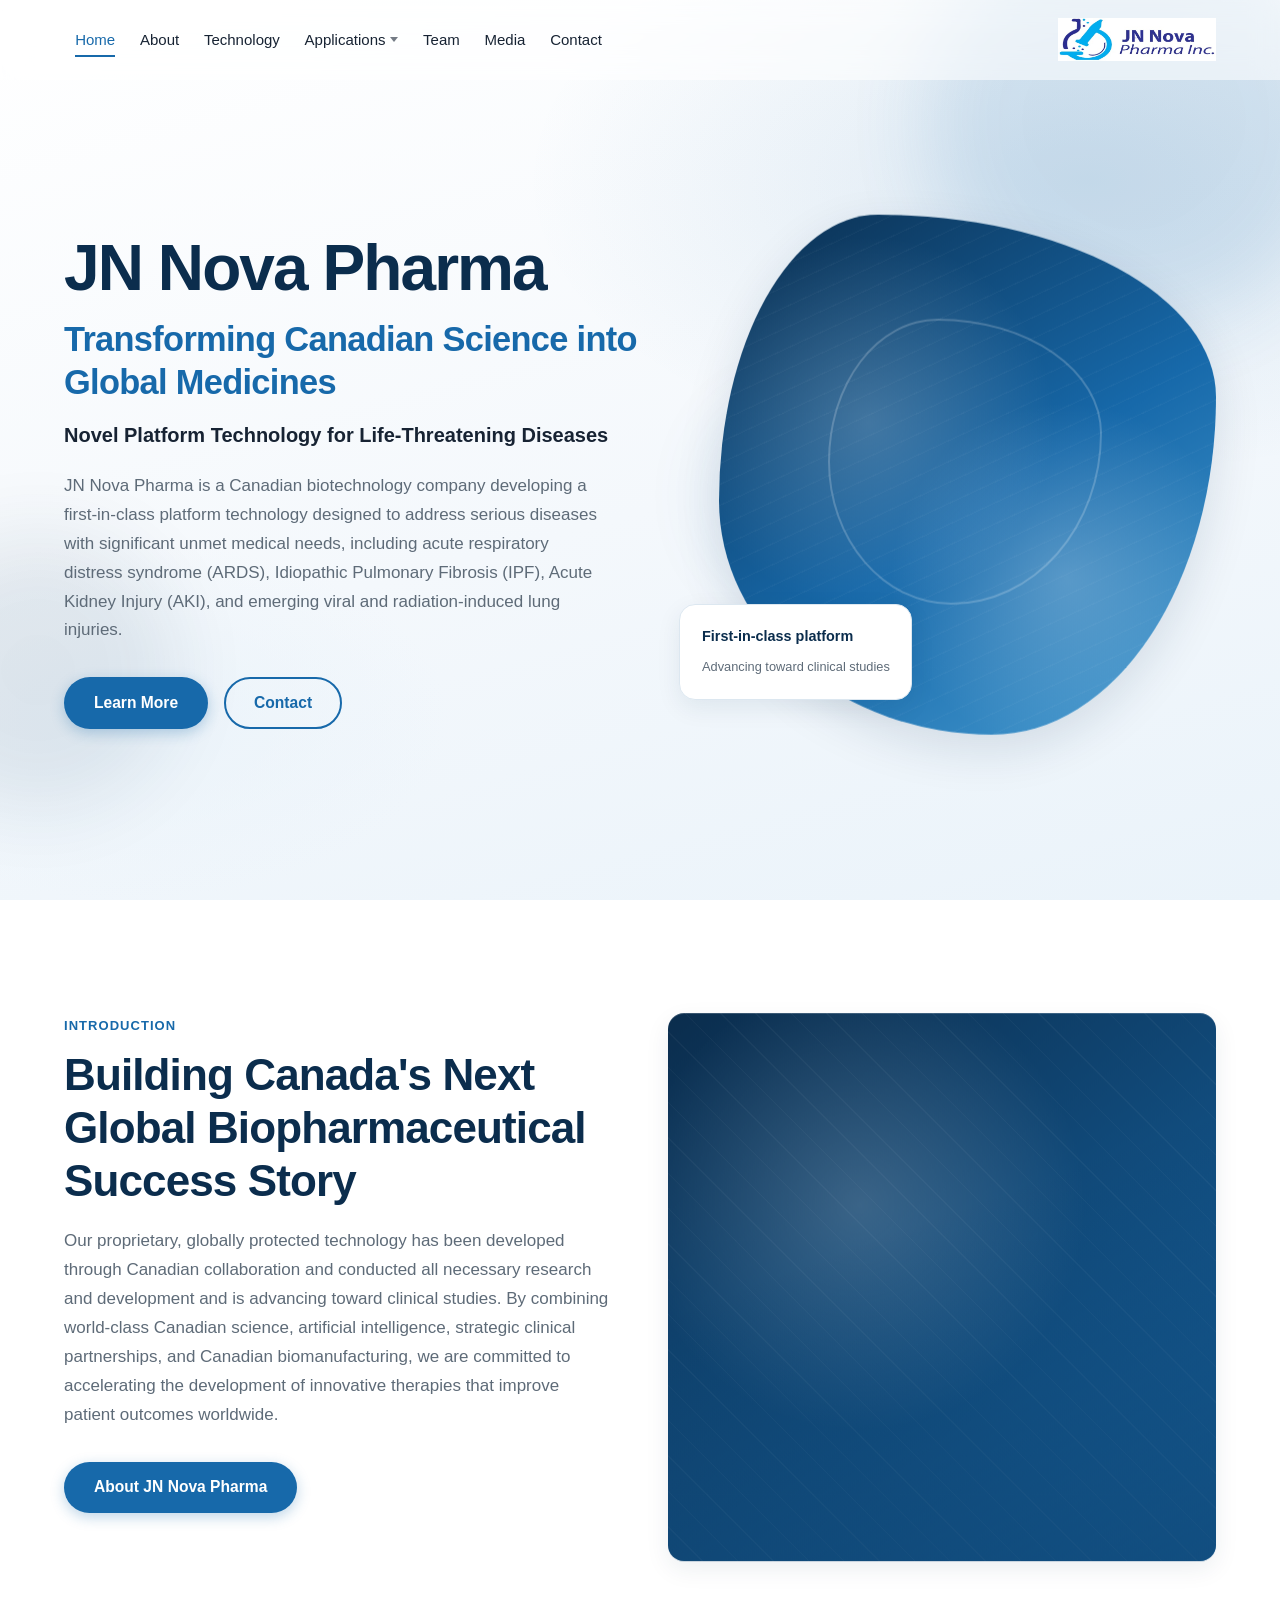
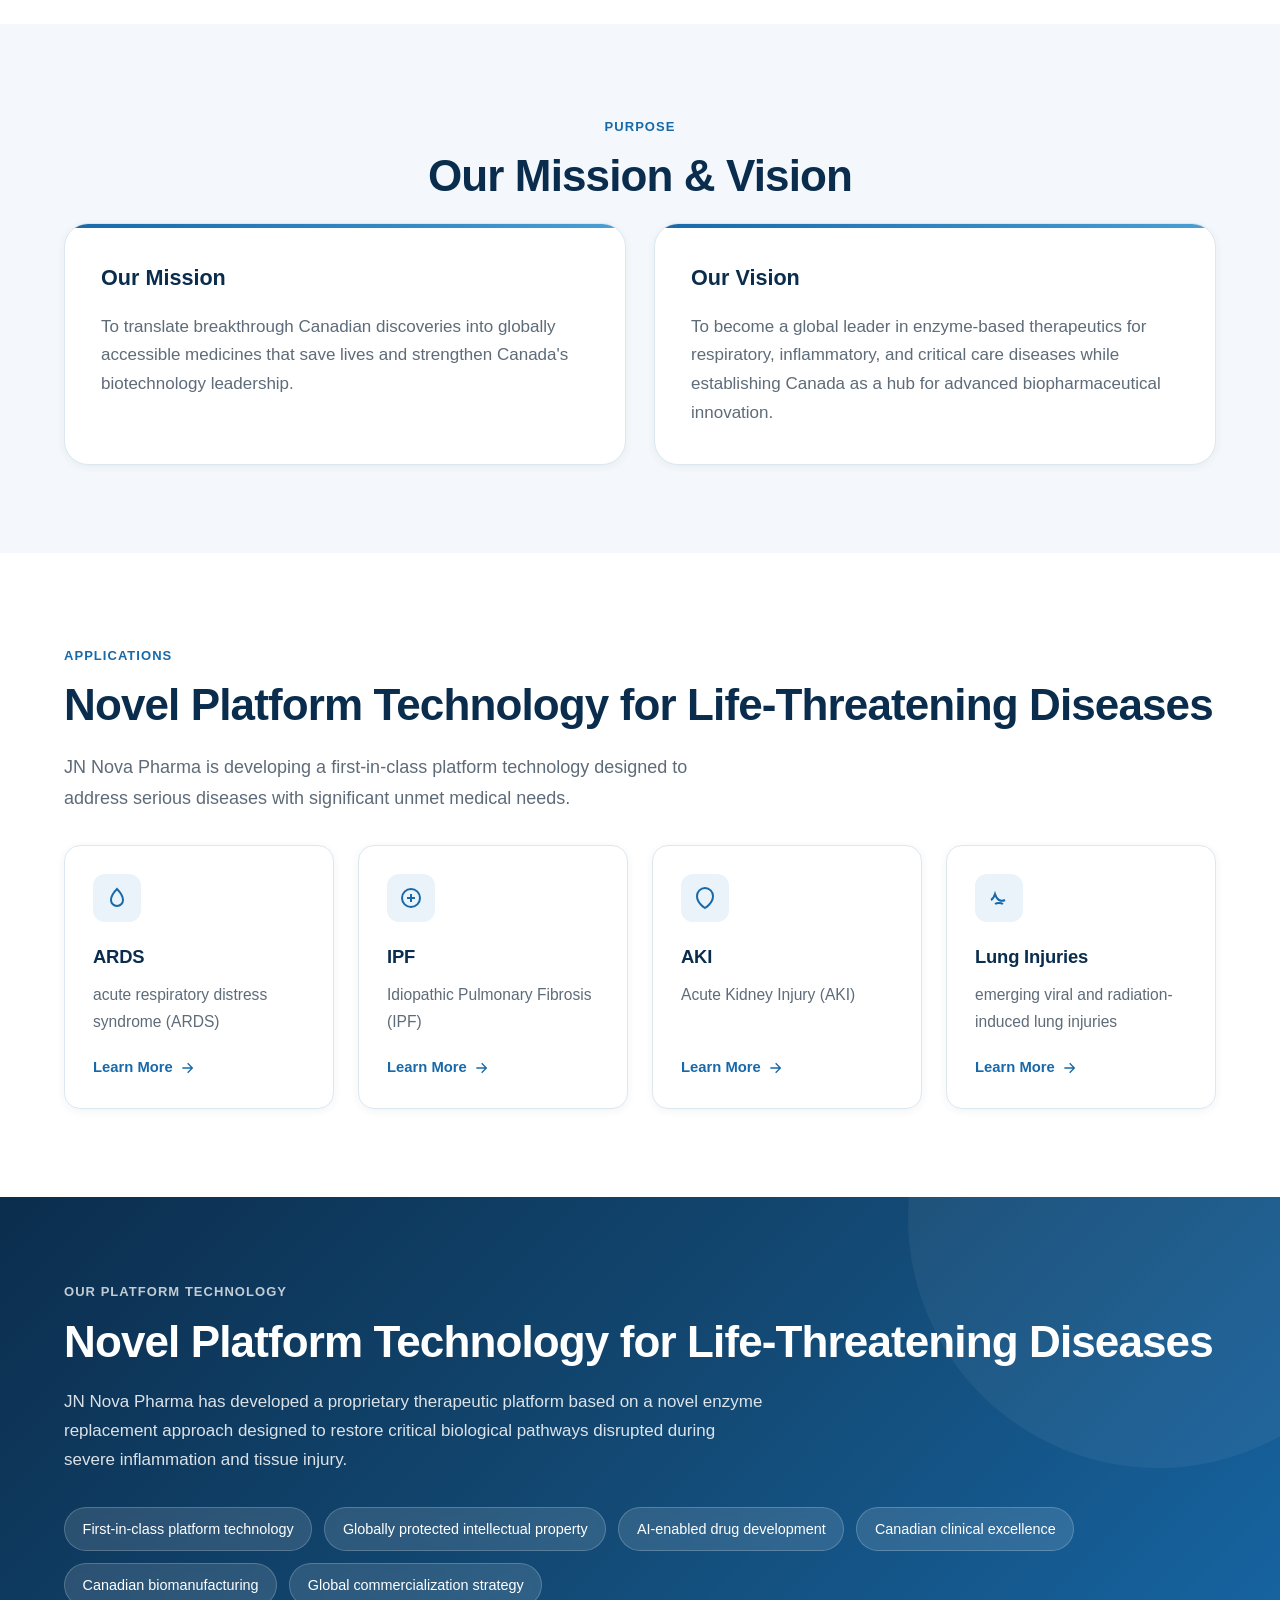
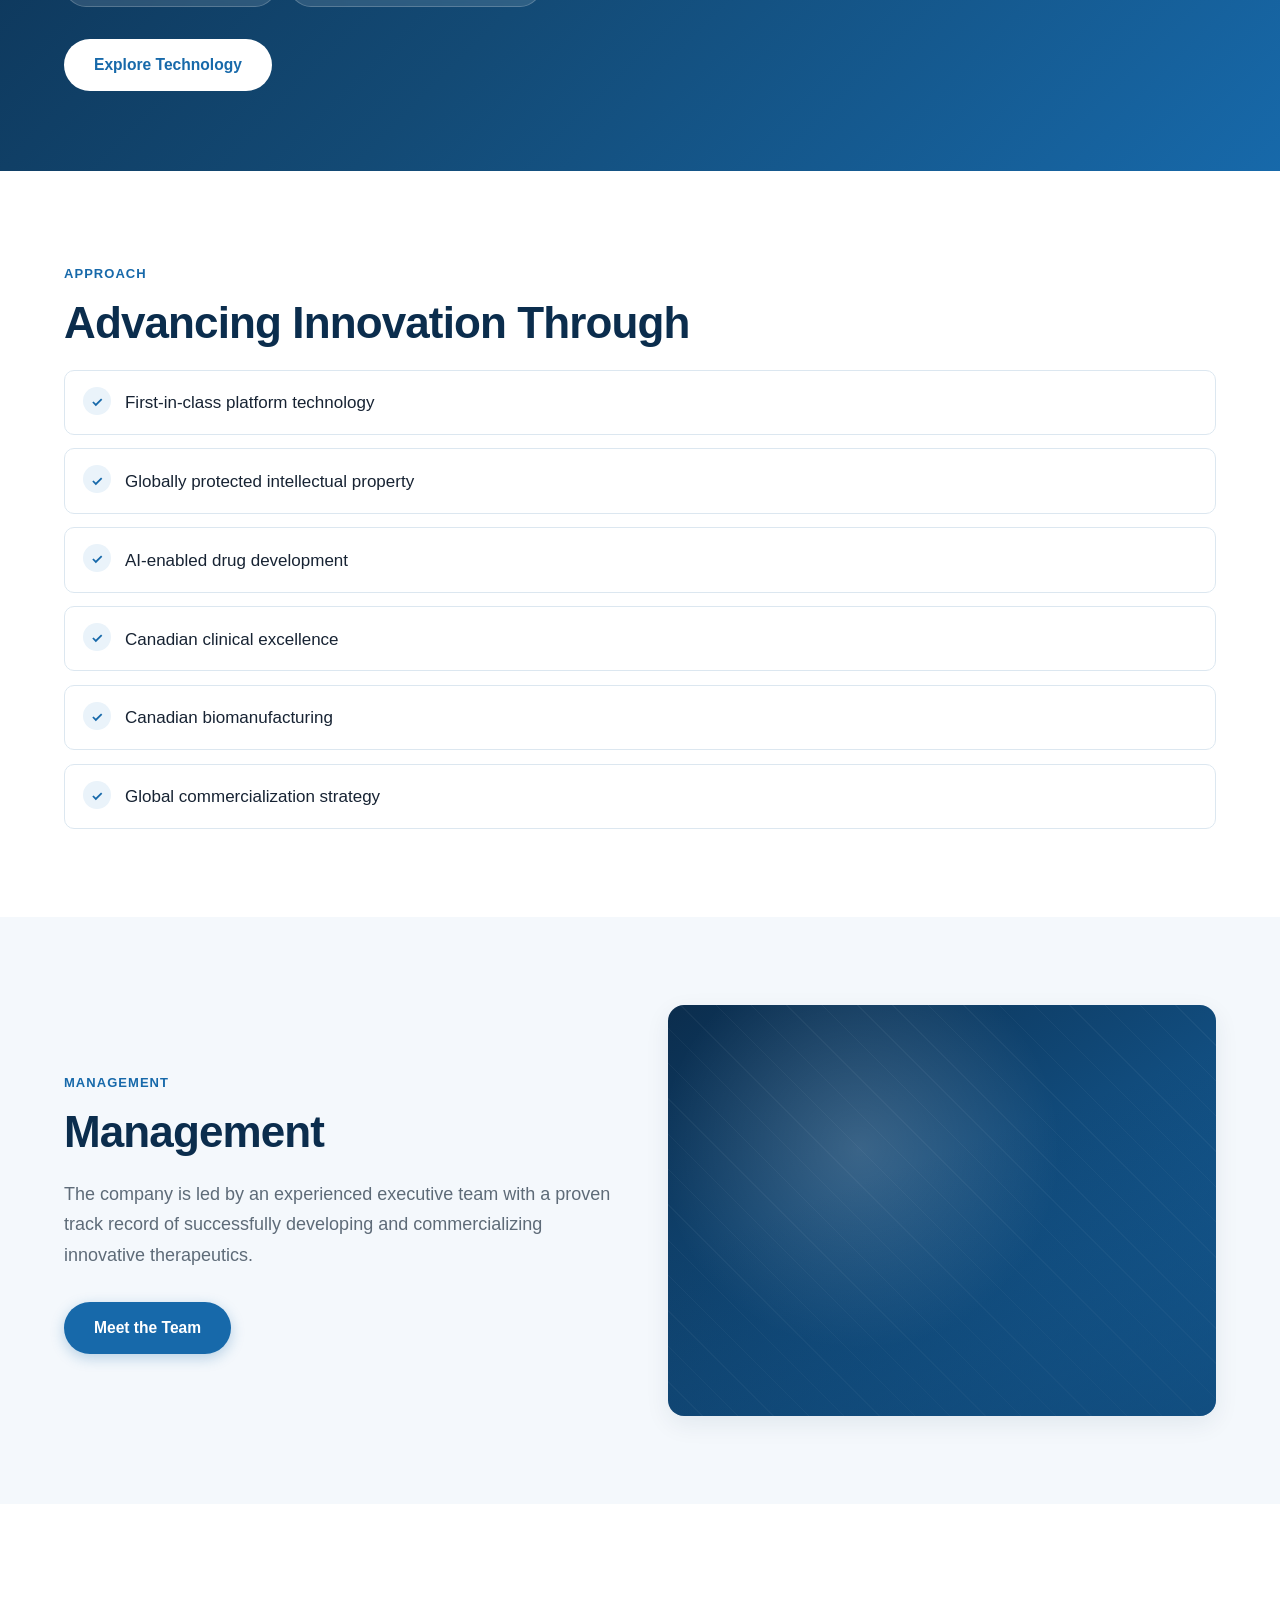
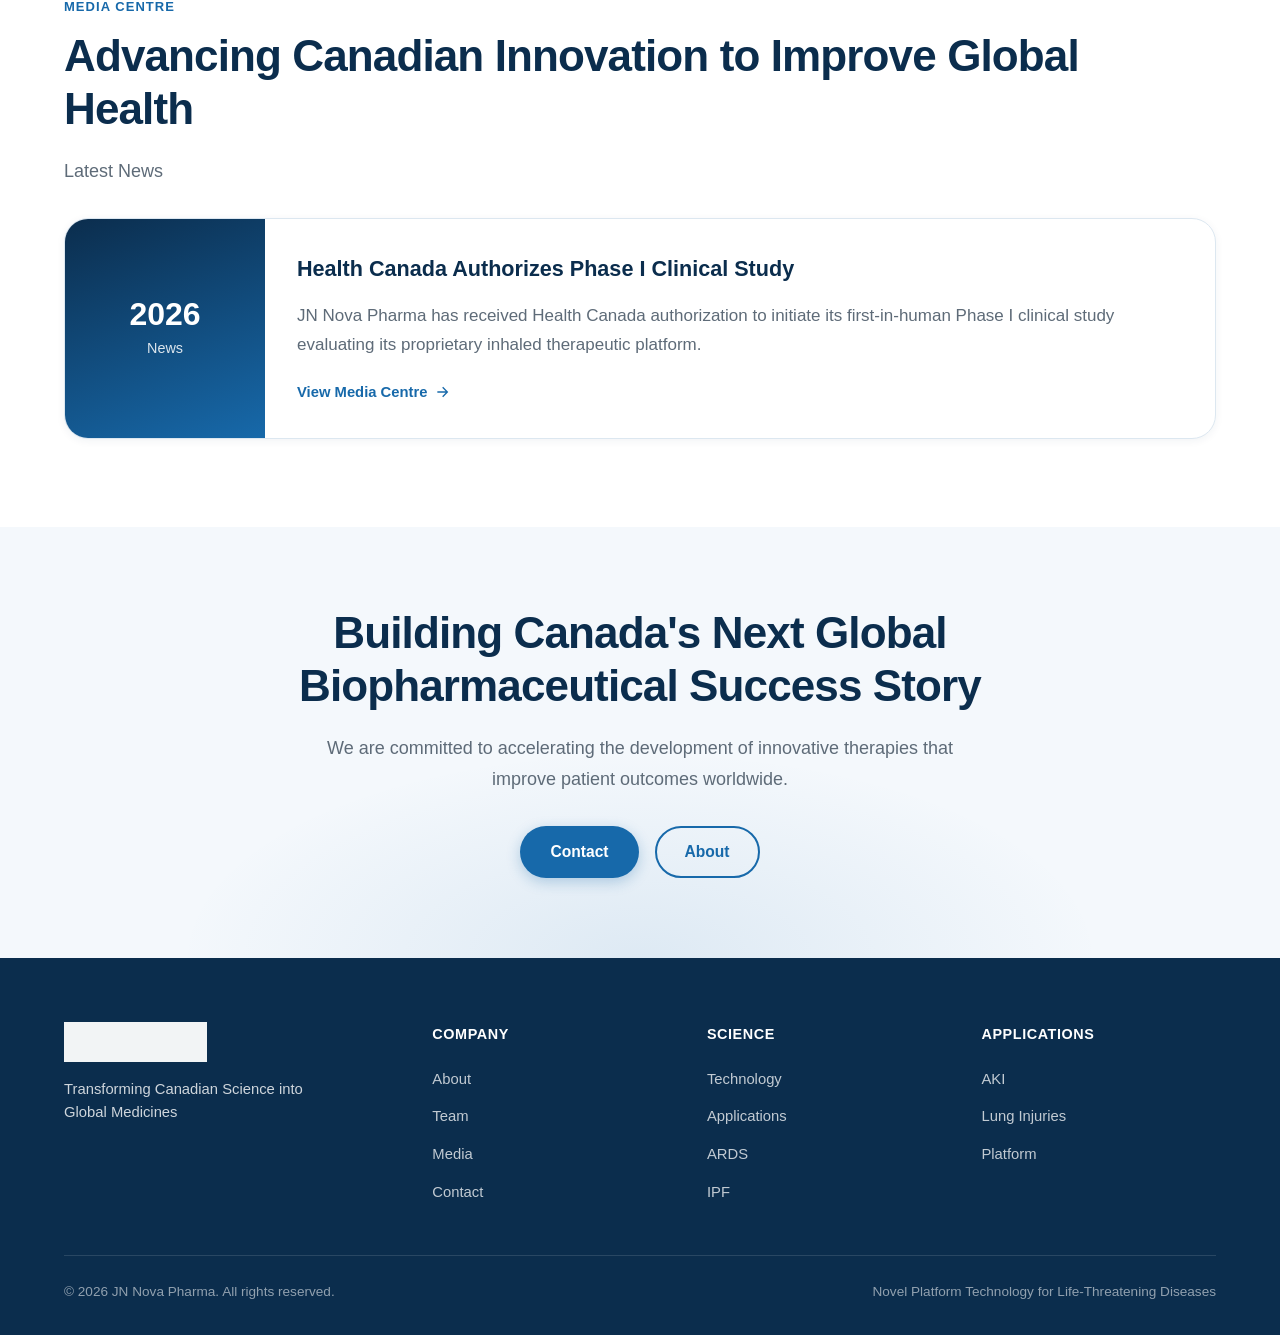
==== index.html @ 57dfb6fd "Full website" ====
<!DOCTYPE html>
<html lang="en">
<head>
  <meta charset="UTF-8">
  <meta name="viewport" content="width=device-width, initial-scale=1.0">
  <title>JN Nova Pharma — Transforming Canadian Science into Global Medicines</title>
  <meta name="description" content="JN Nova Pharma is a Canadian biotechnology company developing a first-in-class platform technology designed to address serious diseases with significant unmet medical needs.">
  <meta property="og:title" content="JN Nova Pharma — Transforming Canadian Science into Global Medicines">
  <meta property="og:description" content="Novel Platform Technology for Life-Threatening Diseases">
  <meta property="og:type" content="website">
  <meta property="og:image" content="assets/logo.png">
  <link rel="stylesheet" href="styles.css">
</head>
<body class="page-load">
  <a class="skip-link" href="#main">Skip to main content</a>

  <!-- Site Header -->
  <header class="site-header">
    <div class="header-inner">
      <div class="nav-cluster">
        <button class="nav-toggle" type="button" aria-expanded="false" aria-controls="primary-nav" aria-label="Menu">
          <span></span><span></span><span></span>
        </button>
        <nav class="primary-nav" id="primary-nav" aria-label="Primary">
          <ul>
            <li><a href="index.html" aria-current="page">Home</a></li>
            <li><a href="about.html">About</a></li>
            <li><a href="technology.html">Technology</a></li>
            <li class="nav-dropdown">
              <button type="button" aria-expanded="false" aria-haspopup="true">Applications</button>
              <div class="nav-dropdown-panel" role="menu">
                <a href="applications.html" role="menuitem">Overview</a>
                <a href="ards.html" role="menuitem">ARDS</a>
                <a href="ipf.html" role="menuitem">IPF</a>
                <a href="aki.html" role="menuitem">AKI</a>
                <a href="lung-injuries.html" role="menuitem">Lung Injuries</a>
              </div>
            </li>
            <li><a href="team.html">Team</a></li>
            <li><a href="media.html">Media</a></li>
            <li><a href="contact.html">Contact</a></li>
          </ul>
        </nav>
      </div>
      <a class="logo-link" href="index.html">
        <img src="assets/logo.png" alt="JN Nova Pharma logo" width="573" height="160">
      </a>
    </div>
  </header>

  <main id="main">
    <!-- Hero -->
    <section class="hero" aria-labelledby="hero-brand">
      <div class="hero__shapes" aria-hidden="true">
        <div class="hero__shape hero__shape--1"></div>
        <div class="hero__shape hero__shape--2"></div>
        <div class="hero__shape hero__shape--3"></div>
      </div>
      <div class="container hero__grid">
        <div class="hero__content reveal">
          <p class="hero__brand" id="hero-brand">JN Nova Pharma</p>
          <h1 class="hero__title">Transforming Canadian Science into Global Medicines</h1>
          <p class="hero__subtitle">Novel Platform Technology for Life-Threatening Diseases</p>
          <p class="hero__text">JN Nova Pharma is a Canadian biotechnology company developing a first-in-class platform technology designed to address serious diseases with significant unmet medical needs, including acute respiratory distress syndrome (ARDS), Idiopathic Pulmonary Fibrosis (IPF), Acute Kidney Injury (AKI), and emerging viral and radiation-induced lung injuries.</p>
          <div class="btn-group">
            <a class="btn btn--primary" href="technology.html">Learn More</a>
            <a class="btn btn--outline" href="contact.html">Contact</a>
          </div>
        </div>
        <div class="hero__visual reveal-right" aria-hidden="true">
          <!-- Replace with laboratory research / biotechnology image -->
          <div class="hero__image-frame parallax-img"></div>
          <div class="hero__accent-card">
            <strong>First-in-class platform</strong>
            <span>Advancing toward clinical studies</span>
          </div>
        </div>
      </div>
    </section>

    <!-- Introduction -->
    <section class="section" aria-labelledby="intro-heading">
      <div class="container grid-2">
        <div class="reveal-left">
          <p class="section-label">Introduction</p>
          <h2 class="section-title" id="intro-heading">Building Canada's Next Global Biopharmaceutical Success Story</h2>
          <div class="prose">
            <p>Our proprietary, globally protected technology has been developed through Canadian collaboration and conducted all necessary research and development and is advancing toward clinical studies.  By combining world-class Canadian science, artificial intelligence, strategic clinical partnerships, and Canadian biomanufacturing, we are committed to accelerating the development of innovative therapies that improve patient outcomes worldwide.</p>
          </div>
          <div class="btn-group">
            <a class="btn btn--primary" href="about.html">About JN Nova Pharma</a>
          </div>
        </div>
        <div class="reveal-right">
          <!-- Replace with Canadian biotechnology / research collaboration image -->
          <div class="media-frame media-frame--asymmetric img-zoom parallax-img">
            <div class="media-frame__pattern"></div>
            <div class="media-frame__overlay"></div>
          </div>
        </div>
      </div>
    </section>

    <!-- Mission & Vision -->
    <section class="section section--soft" aria-labelledby="mission-vision-heading">
      <div class="container">
        <div class="text-center reveal">
          <p class="section-label">Purpose</p>
          <h2 class="section-title" id="mission-vision-heading">Our Mission &amp; Vision</h2>
        </div>
        <div class="mv-grid stagger">
          <article class="mv-card">
            <h3>Our Mission</h3>
            <p>To translate breakthrough Canadian discoveries into globally accessible medicines that save lives and strengthen Canada's biotechnology leadership.</p>
          </article>
          <article class="mv-card">
            <h3>Our Vision</h3>
            <p>To become a global leader in enzyme-based therapeutics for respiratory, inflammatory, and critical care diseases while establishing Canada as a hub for advanced biopharmaceutical innovation.</p>
          </article>
        </div>
      </div>
    </section>

    <!-- Applications cards -->
    <section class="section" aria-labelledby="applications-heading">
      <div class="container">
        <div class="reveal">
          <p class="section-label">Applications</p>
          <h2 class="section-title" id="applications-heading">Novel Platform Technology for Life-Threatening Diseases</h2>
          <p class="section-lead">JN Nova Pharma is developing a first-in-class platform technology designed to address serious diseases with significant unmet medical needs.</p>
        </div>
        <div class="grid-4 stagger">
          <a class="card card--link" href="ards.html">
            <div class="card__icon" aria-hidden="true">
              <svg viewBox="0 0 24 24" fill="none" stroke="currentColor" stroke-width="2"><path d="M12 3c4 4 6 7.5 6 11a6 6 0 1 1-12 0c0-3.5 2-7 6-11z"/></svg>
            </div>
            <h3>ARDS</h3>
            <p>acute respiratory distress syndrome (ARDS)</p>
            <span class="card__link">Learn More <svg viewBox="0 0 24 24" fill="none" stroke="currentColor" stroke-width="2"><path d="M5 12h14M13 5l7 7-7 7"/></svg></span>
          </a>
          <a class="card card--link" href="ipf.html">
            <div class="card__icon" aria-hidden="true">
              <svg viewBox="0 0 24 24" fill="none" stroke="currentColor" stroke-width="2"><circle cx="12" cy="12" r="9"/><path d="M8 12h8M12 8v8"/></svg>
            </div>
            <h3>IPF</h3>
            <p>Idiopathic Pulmonary Fibrosis (IPF)</p>
            <span class="card__link">Learn More <svg viewBox="0 0 24 24" fill="none" stroke="currentColor" stroke-width="2"><path d="M5 12h14M13 5l7 7-7 7"/></svg></span>
          </a>
          <a class="card card--link" href="aki.html">
            <div class="card__icon" aria-hidden="true">
              <svg viewBox="0 0 24 24" fill="none" stroke="currentColor" stroke-width="2"><path d="M12 22s8-4.5 8-12a8 8 0 1 0-16 0c0 7.5 8 12 8 12z"/></svg>
            </div>
            <h3>AKI</h3>
            <p>Acute Kidney Injury (AKI)</p>
            <span class="card__link">Learn More <svg viewBox="0 0 24 24" fill="none" stroke="currentColor" stroke-width="2"><path d="M5 12h14M13 5l7 7-7 7"/></svg></span>
          </a>
          <a class="card card--link" href="lung-injuries.html">
            <div class="card__icon" aria-hidden="true">
              <svg viewBox="0 0 24 24" fill="none" stroke="currentColor" stroke-width="2"><path d="M4 14c2-1 3-3 4-6 1 3 2 5 4 6 2 1 4 1 6 0M8 18c1.5-1 3-1 4-1s2.5 0 4 1"/></svg>
            </div>
            <h3>Lung Injuries</h3>
            <p>emerging viral and radiation-induced lung injuries</p>
            <span class="card__link">Learn More <svg viewBox="0 0 24 24" fill="none" stroke="currentColor" stroke-width="2"><path d="M5 12h14M13 5l7 7-7 7"/></svg></span>
          </a>
        </div>
      </div>
    </section>

    <!-- Platform highlight -->
    <section class="highlight-band" aria-labelledby="platform-heading">
      <div class="container reveal">
        <p class="section-label" style="color: rgba(255,255,255,0.75);">Our Platform Technology</p>
        <h2 class="section-title" id="platform-heading">Novel Platform Technology for Life-Threatening Diseases</h2>
        <p>JN Nova Pharma has developed a proprietary therapeutic platform based on a novel enzyme replacement approach designed to restore critical biological pathways disrupted during severe inflammation and tissue injury.</p>
        <div class="pill-row">
          <span class="pill">First-in-class platform technology</span>
          <span class="pill">Globally protected intellectual property</span>
          <span class="pill">AI-enabled drug development</span>
          <span class="pill">Canadian clinical excellence</span>
          <span class="pill">Canadian biomanufacturing</span>
          <span class="pill">Global commercialization strategy</span>
        </div>
        <div class="btn-group">
          <a class="btn btn--light" href="technology.html">Explore Technology</a>
        </div>
      </div>
    </section>

    <!-- Advancing Innovation -->
    <section class="section" aria-labelledby="innovation-heading">
      <div class="container">
        <div class="reveal">
          <p class="section-label">Approach</p>
          <h2 class="section-title" id="innovation-heading">Advancing Innovation Through</h2>
        </div>
        <ul class="feature-list stagger">
          <li>
            <span class="check" aria-hidden="true"><svg viewBox="0 0 24 24" fill="none" stroke="currentColor" stroke-width="3"><path d="M5 12l5 5L20 7"/></svg></span>
            <span>First-in-class platform technology</span>
          </li>
          <li>
            <span class="check" aria-hidden="true"><svg viewBox="0 0 24 24" fill="none" stroke="currentColor" stroke-width="3"><path d="M5 12l5 5L20 7"/></svg></span>
            <span>Globally protected intellectual property</span>
          </li>
          <li>
            <span class="check" aria-hidden="true"><svg viewBox="0 0 24 24" fill="none" stroke="currentColor" stroke-width="3"><path d="M5 12l5 5L20 7"/></svg></span>
            <span>AI-enabled drug development</span>
          </li>
          <li>
            <span class="check" aria-hidden="true"><svg viewBox="0 0 24 24" fill="none" stroke="currentColor" stroke-width="3"><path d="M5 12l5 5L20 7"/></svg></span>
            <span>Canadian clinical excellence</span>
          </li>
          <li>
            <span class="check" aria-hidden="true"><svg viewBox="0 0 24 24" fill="none" stroke="currentColor" stroke-width="3"><path d="M5 12l5 5L20 7"/></svg></span>
            <span>Canadian biomanufacturing</span>
          </li>
          <li>
            <span class="check" aria-hidden="true"><svg viewBox="0 0 24 24" fill="none" stroke="currentColor" stroke-width="3"><path d="M5 12l5 5L20 7"/></svg></span>
            <span>Global commercialization strategy</span>
          </li>
        </ul>
      </div>
    </section>

    <!-- Team preview -->
    <section class="section section--soft" aria-labelledby="team-preview-heading">
      <div class="container grid-2">
        <div class="reveal-left">
          <p class="section-label">Management</p>
          <h2 class="section-title" id="team-preview-heading">Management</h2>
          <p class="section-lead mb-0">The company is led by an experienced executive team with a proven track record of successfully developing and commercializing innovative therapeutics.</p>
          <div class="btn-group">
            <a class="btn btn--primary" href="team.html">Meet the Team</a>
          </div>
        </div>
        <div class="reveal-right">
          <!-- Replace with leadership / scientific collaboration image -->
          <div class="media-frame img-zoom">
            <div class="media-frame__pattern"></div>
            <div class="media-frame__overlay"></div>
          </div>
        </div>
      </div>
    </section>

    <!-- Media preview -->
    <section class="section" aria-labelledby="media-preview-heading">
      <div class="container">
        <div class="reveal">
          <p class="section-label">Media Centre</p>
          <h2 class="section-title" id="media-preview-heading">Advancing Canadian Innovation to Improve Global Health</h2>
          <p class="section-lead">Latest News</p>
        </div>
        <article class="news-card reveal">
          <div class="news-card__date">
            <strong>2026</strong>
            <span>News</span>
          </div>
          <div class="news-card__body">
            <h3>Health Canada Authorizes Phase I Clinical Study</h3>
            <p>JN Nova Pharma has received Health Canada authorization to initiate its first-in-human Phase I clinical study evaluating its proprietary inhaled therapeutic platform.</p>
            <a class="card__link" href="media.html">View Media Centre <svg viewBox="0 0 24 24" fill="none" stroke="currentColor" stroke-width="2" width="16" height="16"><path d="M5 12h14M13 5l7 7-7 7"/></svg></a>
          </div>
        </article>
      </div>
    </section>

    <!-- Contact CTA -->
    <section class="cta-band" aria-labelledby="cta-heading">
      <div class="container reveal">
        <h2 class="section-title" id="cta-heading">Building Canada's Next Global Biopharmaceutical Success Story</h2>
        <p class="section-lead">We are committed to accelerating the development of innovative therapies that improve patient outcomes worldwide.</p>
        <div class="btn-group">
          <a class="btn btn--primary" href="contact.html">Contact</a>
          <a class="btn btn--outline" href="about.html">About</a>
        </div>
      </div>
    </section>
  </main>

  <!-- Site Footer -->
  <footer class="site-footer">
    <div class="container">
      <div class="footer-grid">
        <div class="footer-brand">
          <img src="assets/logo.png" alt="JN Nova Pharma logo" width="573" height="160">
          <p>Transforming Canadian Science into Global Medicines</p>
        </div>
        <div class="footer-col">
          <h4>Company</h4>
          <ul>
            <li><a href="about.html">About</a></li>
            <li><a href="team.html">Team</a></li>
            <li><a href="media.html">Media</a></li>
            <li><a href="contact.html">Contact</a></li>
          </ul>
        </div>
        <div class="footer-col">
          <h4>Science</h4>
          <ul>
            <li><a href="technology.html">Technology</a></li>
            <li><a href="applications.html">Applications</a></li>
            <li><a href="ards.html">ARDS</a></li>
            <li><a href="ipf.html">IPF</a></li>
          </ul>
        </div>
        <div class="footer-col">
          <h4>Applications</h4>
          <ul>
            <li><a href="aki.html">AKI</a></li>
            <li><a href="lung-injuries.html">Lung Injuries</a></li>
            <li><a href="technology.html">Platform</a></li>
          </ul>
        </div>
      </div>
      <div class="footer-bottom">
        <p>&copy; <span data-year></span> JN Nova Pharma. All rights reserved.</p>
        <p>Novel Platform Technology for Life-Threatening Diseases</p>
      </div>
    </div>
  </footer>

  <script src="script.js"></script>
</body>
</html>
---- styles.css ----
/* ==========================================================================
   JN Nova Pharma — Global Styles
   HTML5 / CSS3 only — no frameworks
   ========================================================================== */

:root {
  --bg: #ffffff;
  --bg-soft: #f4f8fc;
  --bg-blue: #eaf3fa;
  --primary: #1769aa;
  --primary-hover: #12568c;
  --dark: #0b2d4d;
  --text: #172333;
  --text-secondary: #5e6b78;
  --border: #dce7f0;
  --white: #ffffff;
  --shadow-sm: 0 2px 8px rgba(11, 45, 77, 0.06);
  --shadow-md: 0 8px 24px rgba(11, 45, 77, 0.08);
  --shadow-lg: 0 16px 48px rgba(11, 45, 77, 0.12);
  --radius: 16px;
  --radius-sm: 10px;
  --radius-lg: 24px;
  --header-h: 80px;
  --font: -apple-system, BlinkMacSystemFont, "Segoe UI", Roboto, "Helvetica Neue", Arial, sans-serif;
  --transition: 0.3s ease;
  --max: 1200px;
}

*,
*::before,
*::after {
  box-sizing: border-box;
  margin: 0;
  padding: 0;
}

html {
  scroll-behavior: smooth;
  -webkit-text-size-adjust: 100%;
}

body {
  font-family: var(--font);
  font-size: 1.0625rem;
  line-height: 1.7;
  color: var(--text);
  background: var(--bg);
  overflow-x: hidden;
}

img {
  max-width: 100%;
  height: auto;
  display: block;
  object-fit: cover;
}

a {
  color: var(--primary);
  text-decoration: none;
  transition: color var(--transition);
}

a:hover {
  color: var(--primary-hover);
}

ul,
ol {
  list-style: none;
}

button,
input,
textarea,
select {
  font-family: inherit;
  font-size: inherit;
}

/* --------------------------------------------------------------------------
   Accessibility
   -------------------------------------------------------------------------- */

.skip-link {
  position: absolute;
  top: -100%;
  left: 1rem;
  z-index: 10000;
  background: var(--dark);
  color: var(--white);
  padding: 0.75rem 1.25rem;
  border-radius: var(--radius-sm);
  font-weight: 600;
}

.skip-link:focus {
  top: 1rem;
}

:focus-visible {
  outline: 3px solid var(--primary);
  outline-offset: 3px;
}

.sr-only {
  position: absolute;
  width: 1px;
  height: 1px;
  padding: 0;
  margin: -1px;
  overflow: hidden;
  clip: rect(0, 0, 0, 0);
  white-space: nowrap;
  border: 0;
}

/* --------------------------------------------------------------------------
   Layout utilities
   -------------------------------------------------------------------------- */

.container {
  width: 100%;
  max-width: var(--max);
  margin: 0 auto;
  padding: 0 1.5rem;
}

.section {
  padding: 5.5rem 0;
  position: relative;
}

.section--soft {
  background: var(--bg-soft);
}

.section--blue {
  background: var(--bg-blue);
}

.section--dark {
  background: var(--dark);
  color: var(--white);
}

.section--dark .section-label,
.section--dark .section-lead,
.section--dark p {
  color: rgba(255, 255, 255, 0.82);
}

.section-label {
  display: inline-block;
  font-size: 0.8125rem;
  font-weight: 700;
  letter-spacing: 0.08em;
  text-transform: uppercase;
  color: var(--primary);
  margin-bottom: 0.75rem;
}

.section-title {
  font-size: clamp(1.85rem, 4vw, 2.75rem);
  font-weight: 700;
  line-height: 1.2;
  color: var(--dark);
  letter-spacing: -0.02em;
  margin-bottom: 1.25rem;
}

.section--dark .section-title {
  color: var(--white);
}

.section-lead {
  font-size: 1.125rem;
  color: var(--text-secondary);
  max-width: 640px;
  margin-bottom: 2rem;
}

.grid-2 {
  display: grid;
  grid-template-columns: 1fr 1fr;
  gap: 3.5rem;
  align-items: center;
}

.grid-3 {
  display: grid;
  grid-template-columns: repeat(3, 1fr);
  gap: 1.75rem;
}

.grid-4 {
  display: grid;
  grid-template-columns: repeat(4, 1fr);
  gap: 1.5rem;
}

/* --------------------------------------------------------------------------
   Header / Navigation
   -------------------------------------------------------------------------- */

.site-header {
  position: fixed;
  top: 0;
  left: 0;
  right: 0;
  z-index: 1000;
  height: var(--header-h);
  display: flex;
  align-items: center;
  transition: background 0.35s ease, box-shadow 0.35s ease, backdrop-filter 0.35s ease;
  background: rgba(255, 255, 255, 0.55);
  backdrop-filter: blur(14px);
  -webkit-backdrop-filter: blur(14px);
  border-bottom: 1px solid transparent;
}

.site-header.is-scrolled {
  background: rgba(255, 255, 255, 0.97);
  box-shadow: var(--shadow-sm);
  border-bottom-color: var(--border);
  backdrop-filter: blur(8px);
  -webkit-backdrop-filter: blur(8px);
}

.header-inner {
  display: flex;
  align-items: center;
  justify-content: space-between;
  width: 100%;
  max-width: var(--max);
  margin: 0 auto;
  padding: 0 1.5rem;
  gap: 1.5rem;
}

.nav-cluster {
  display: flex;
  align-items: center;
  gap: 0.25rem;
  flex: 1;
}

.nav-toggle {
  display: none;
  flex-direction: column;
  justify-content: center;
  gap: 5px;
  width: 44px;
  height: 44px;
  background: transparent;
  border: 1px solid var(--border);
  border-radius: var(--radius-sm);
  cursor: pointer;
  padding: 10px;
  flex-shrink: 0;
}

.nav-toggle span {
  display: block;
  height: 2px;
  width: 100%;
  background: var(--dark);
  border-radius: 2px;
  transition: transform 0.3s ease, opacity 0.3s ease;
}

.nav-toggle[aria-expanded="true"] span:nth-child(1) {
  transform: translateY(7px) rotate(45deg);
}

.nav-toggle[aria-expanded="true"] span:nth-child(2) {
  opacity: 0;
}

.nav-toggle[aria-expanded="true"] span:nth-child(3) {
  transform: translateY(-7px) rotate(-45deg);
}

.primary-nav ul {
  display: flex;
  align-items: center;
  gap: 0.15rem;
  flex-wrap: wrap;
}

.primary-nav a {
  position: relative;
  display: inline-block;
  padding: 0.5rem 0.7rem;
  color: var(--text);
  font-size: 0.9375rem;
  font-weight: 500;
}

.primary-nav a::after {
  content: "";
  position: absolute;
  left: 0.7rem;
  right: 0.7rem;
  bottom: 0.2rem;
  height: 2px;
  background: var(--primary);
  transform: scaleX(0);
  transform-origin: left;
  transition: transform 0.3s ease;
}

.primary-nav a:hover,
.primary-nav a[aria-current="page"] {
  color: var(--primary);
}

.primary-nav a:hover::after,
.primary-nav a[aria-current="page"]::after {
  transform: scaleX(1);
}

.logo-link {
  display: flex;
  align-items: center;
  flex-shrink: 0;
  margin-left: auto;
}

.logo-link img {
  height: 44px;
  width: auto;
  object-fit: contain;
}

.nav-dropdown {
  position: relative;
}

.nav-dropdown > button {
  background: none;
  border: none;
  cursor: pointer;
  position: relative;
  display: inline-flex;
  align-items: center;
  gap: 0.3rem;
  padding: 0.5rem 0.7rem;
  color: var(--text);
  font-size: 0.9375rem;
  font-weight: 500;
}

.nav-dropdown > button::after {
  content: "";
  width: 0;
  height: 0;
  border-left: 4px solid transparent;
  border-right: 4px solid transparent;
  border-top: 5px solid currentColor;
  opacity: 0.6;
}

.nav-dropdown-panel {
  position: absolute;
  top: calc(100% + 0.5rem);
  left: 0;
  min-width: 220px;
  background: var(--white);
  border: 1px solid var(--border);
  border-radius: var(--radius-sm);
  box-shadow: var(--shadow-md);
  padding: 0.5rem;
  opacity: 0;
  visibility: hidden;
  transform: translateY(6px);
  transition: opacity 0.25s ease, transform 0.25s ease, visibility 0.25s ease;
  z-index: 100;
}

.nav-dropdown.is-open .nav-dropdown-panel,
.nav-dropdown:hover .nav-dropdown-panel,
.nav-dropdown:focus-within .nav-dropdown-panel {
  opacity: 1;
  visibility: visible;
  transform: translateY(0);
}

.nav-dropdown-panel a {
  display: block;
  padding: 0.65rem 0.85rem;
  border-radius: 8px;
  color: var(--text);
  font-size: 0.9rem;
}

.nav-dropdown-panel a::after {
  display: none;
}

.nav-dropdown-panel a:hover {
  background: var(--bg-soft);
  color: var(--primary);
}

/* --------------------------------------------------------------------------
   Buttons
   -------------------------------------------------------------------------- */

.btn {
  display: inline-flex;
  align-items: center;
  justify-content: center;
  gap: 0.5rem;
  padding: 0.9rem 1.75rem;
  font-weight: 600;
  font-size: 0.975rem;
  border-radius: 999px;
  border: 2px solid transparent;
  cursor: pointer;
  transition: background 0.3s ease, color 0.3s ease, border-color 0.3s ease, transform 0.3s ease, box-shadow 0.3s ease;
  text-align: center;
  line-height: 1.2;
}

.btn:hover {
  transform: translateY(-2px);
}

.btn--primary {
  background: var(--primary);
  color: var(--white);
  box-shadow: 0 4px 14px rgba(23, 105, 170, 0.28);
}

.btn--primary:hover {
  background: var(--primary-hover);
  color: var(--white);
  box-shadow: 0 8px 20px rgba(23, 105, 170, 0.35);
}

.btn--outline {
  background: transparent;
  color: var(--primary);
  border-color: var(--primary);
}

.btn--outline:hover {
  background: var(--primary);
  color: var(--white);
}

.btn--light {
  background: var(--white);
  color: var(--primary);
}

.btn--light:hover {
  background: var(--bg-blue);
  color: var(--primary-hover);
}

.btn--ghost {
  background: transparent;
  color: var(--white);
  border-color: rgba(255, 255, 255, 0.45);
}

.btn--ghost:hover {
  background: rgba(255, 255, 255, 0.12);
  color: var(--white);
}

.btn-group {
  display: flex;
  flex-wrap: wrap;
  gap: 1rem;
  margin-top: 2rem;
}

/* --------------------------------------------------------------------------
   Hero — Homepage
   -------------------------------------------------------------------------- */

.hero {
  position: relative;
  min-height: 100vh;
  min-height: 100dvh;
  display: flex;
  align-items: center;
  padding: calc(var(--header-h) + 3rem) 0 4rem;
  overflow: hidden;
  background:
    radial-gradient(ellipse 80% 60% at 85% 20%, rgba(23, 105, 170, 0.12) 0%, transparent 55%),
    radial-gradient(ellipse 50% 40% at 10% 80%, rgba(234, 243, 250, 0.9) 0%, transparent 50%),
    linear-gradient(165deg, #ffffff 0%, #f4f8fc 55%, #eaf3fa 100%);
}

.hero__shapes {
  position: absolute;
  inset: 0;
  pointer-events: none;
  overflow: hidden;
}

.hero__shape {
  position: absolute;
  border-radius: 50%;
  filter: blur(40px);
  opacity: 0.45;
  animation: floatShape 18s ease-in-out infinite;
}

.hero__shape--1 {
  width: 420px;
  height: 420px;
  background: #1769aa;
  top: -10%;
  right: -5%;
  opacity: 0.12;
}

.hero__shape--2 {
  width: 280px;
  height: 280px;
  background: #0b2d4d;
  bottom: 10%;
  left: -8%;
  opacity: 0.08;
  animation-delay: -6s;
  animation-duration: 22s;
}

.hero__shape--3 {
  width: 180px;
  height: 180px;
  background: #1769aa;
  top: 45%;
  right: 30%;
  opacity: 0.1;
  animation-delay: -12s;
  animation-duration: 16s;
}

@keyframes floatShape {
  0%,
  100% {
    transform: translate(0, 0) scale(1);
  }
  33% {
    transform: translate(20px, -30px) scale(1.05);
  }
  66% {
    transform: translate(-15px, 15px) scale(0.95);
  }
}

.hero__grid {
  display: grid;
  grid-template-columns: 1.1fr 0.9fr;
  gap: 3rem;
  align-items: center;
  position: relative;
  z-index: 1;
}

.hero__brand {
  font-size: clamp(2.5rem, 6vw, 4rem);
  font-weight: 800;
  color: var(--dark);
  letter-spacing: -0.03em;
  line-height: 1.05;
  margin-bottom: 1rem;
}

.hero__title {
  font-size: clamp(1.5rem, 3.2vw, 2.15rem);
  font-weight: 700;
  color: var(--primary);
  line-height: 1.25;
  letter-spacing: -0.02em;
  margin-bottom: 0.85rem;
}

.hero__subtitle {
  font-size: clamp(1.05rem, 2vw, 1.25rem);
  font-weight: 600;
  color: var(--text);
  margin-bottom: 1.25rem;
}

.hero__text {
  color: var(--text-secondary);
  max-width: 540px;
  margin-bottom: 0.75rem;
}

.hero__visual {
  position: relative;
  height: min(520px, 70vh);
}

.hero__image-frame {
  position: absolute;
  inset: 0;
  border-radius: 32% 68% 45% 55% / 55% 35% 65% 45%;
  overflow: hidden;
  box-shadow: var(--shadow-lg);
  background: linear-gradient(145deg, #0b2d4d 0%, #1769aa 55%, #4a9fd4 100%);
  animation: morphFrame 20s ease-in-out infinite, driftImage 12s ease-in-out infinite;
}

.hero__image-frame::before {
  content: "";
  position: absolute;
  inset: 0;
  background:
    radial-gradient(circle at 30% 40%, rgba(255, 255, 255, 0.2) 0%, transparent 40%),
    radial-gradient(circle at 70% 70%, rgba(234, 243, 250, 0.25) 0%, transparent 35%),
    repeating-linear-gradient(
      -25deg,
      transparent,
      transparent 18px,
      rgba(255, 255, 255, 0.04) 18px,
      rgba(255, 255, 255, 0.04) 19px
    );
}

.hero__image-frame::after {
  content: "";
  position: absolute;
  width: 55%;
  height: 55%;
  top: 20%;
  left: 22%;
  border: 2px solid rgba(255, 255, 255, 0.2);
  border-radius: 40% 60% 55% 45% / 50% 40% 60% 50%;
  animation: driftImage 10s ease-in-out infinite reverse;
}

.hero__accent-card {
  position: absolute;
  bottom: 8%;
  left: -8%;
  background: var(--white);
  border: 1px solid var(--border);
  border-radius: var(--radius);
  padding: 1.15rem 1.35rem;
  box-shadow: var(--shadow-md);
  max-width: 240px;
  z-index: 2;
  animation: driftImage 14s ease-in-out infinite;
}

.hero__accent-card strong {
  display: block;
  color: var(--dark);
  font-size: 0.9rem;
  margin-bottom: 0.25rem;
}

.hero__accent-card span {
  font-size: 0.8rem;
  color: var(--text-secondary);
  line-height: 1.4;
}

@keyframes morphFrame {
  0%,
  100% {
    border-radius: 32% 68% 45% 55% / 55% 35% 65% 45%;
  }
  50% {
    border-radius: 55% 45% 60% 40% / 40% 55% 45% 60%;
  }
}

@keyframes driftImage {
  0%,
  100% {
    transform: translate(0, 0);
  }
  50% {
    transform: translate(8px, -12px);
  }
}

/* --------------------------------------------------------------------------
   Page hero (interior)
   -------------------------------------------------------------------------- */

.page-hero {
  position: relative;
  padding: calc(var(--header-h) + 4rem) 0 4rem;
  overflow: hidden;
  background:
    radial-gradient(ellipse 70% 80% at 100% 0%, rgba(23, 105, 170, 0.15) 0%, transparent 50%),
    linear-gradient(135deg, #eaf3fa 0%, #f4f8fc 45%, #ffffff 100%);
}

.page-hero__shapes {
  position: absolute;
  inset: 0;
  pointer-events: none;
}

.page-hero__shape {
  position: absolute;
  border-radius: 40% 60% 55% 45%;
  background: rgba(23, 105, 170, 0.08);
  animation: floatShape 20s ease-in-out infinite;
}

.page-hero__shape--1 {
  width: 300px;
  height: 300px;
  top: -20%;
  right: 5%;
}

.page-hero__shape--2 {
  width: 200px;
  height: 200px;
  bottom: -10%;
  left: 10%;
  animation-delay: -8s;
}

.page-hero .container {
  position: relative;
  z-index: 1;
}

.page-hero h1 {
  font-size: clamp(2rem, 4.5vw, 3.25rem);
  font-weight: 800;
  color: var(--dark);
  letter-spacing: -0.03em;
  line-height: 1.15;
  max-width: 800px;
  margin-bottom: 1rem;
}

.page-hero p {
  font-size: 1.15rem;
  color: var(--text-secondary);
  max-width: 620px;
}

.breadcrumb {
  display: flex;
  flex-wrap: wrap;
  gap: 0.4rem;
  align-items: center;
  font-size: 0.875rem;
  color: var(--text-secondary);
  margin-bottom: 1.25rem;
}

.breadcrumb a {
  color: var(--primary);
}

.breadcrumb span[aria-hidden="true"] {
  opacity: 0.5;
}

/* --------------------------------------------------------------------------
   Cards
   -------------------------------------------------------------------------- */

.card {
  background: var(--white);
  border: 1px solid var(--border);
  border-radius: var(--radius);
  padding: 1.75rem;
  box-shadow: var(--shadow-sm);
  transition: transform 0.35s ease, box-shadow 0.35s ease, border-color 0.35s ease;
  height: 100%;
  display: flex;
  flex-direction: column;
}

.card:hover {
  transform: translateY(-6px);
  box-shadow: var(--shadow-md);
  border-color: rgba(23, 105, 170, 0.25);
}

.card__icon {
  width: 48px;
  height: 48px;
  border-radius: 12px;
  background: var(--bg-blue);
  display: flex;
  align-items: center;
  justify-content: center;
  margin-bottom: 1.15rem;
  color: var(--primary);
  flex-shrink: 0;
}

.card__icon svg {
  width: 24px;
  height: 24px;
}

.card h3 {
  font-size: 1.15rem;
  font-weight: 700;
  color: var(--dark);
  margin-bottom: 0.65rem;
  letter-spacing: -0.01em;
}

.card p {
  color: var(--text-secondary);
  font-size: 0.975rem;
  flex: 1;
}

.card__link {
  display: inline-flex;
  align-items: center;
  gap: 0.4rem;
  margin-top: 1.25rem;
  font-weight: 600;
  font-size: 0.925rem;
  color: var(--primary);
}

.card__link svg {
  width: 16px;
  height: 16px;
  transition: transform 0.3s ease;
}

.card:hover .card__link svg {
  transform: translateX(4px);
}

.card--link {
  text-decoration: none;
  color: inherit;
}

.card--link:hover {
  color: inherit;
}

.feature-list {
  display: grid;
  gap: 0.85rem;
}

.feature-list li {
  display: flex;
  align-items: flex-start;
  gap: 0.85rem;
  padding: 1rem 1.15rem;
  background: var(--white);
  border: 1px solid var(--border);
  border-radius: var(--radius-sm);
  transition: border-color 0.3s ease, transform 0.3s ease, box-shadow 0.3s ease;
}

.feature-list li:hover {
  border-color: rgba(23, 105, 170, 0.3);
  transform: translateX(4px);
  box-shadow: var(--shadow-sm);
}

.feature-list .check {
  flex-shrink: 0;
  width: 28px;
  height: 28px;
  border-radius: 50%;
  background: var(--bg-blue);
  color: var(--primary);
  display: flex;
  align-items: center;
  justify-content: center;
}

.feature-list .check svg {
  width: 14px;
  height: 14px;
}

.feature-list span {
  font-weight: 500;
  color: var(--text);
  padding-top: 0.15rem;
}

/* --------------------------------------------------------------------------
   Mission / Vision blocks
   -------------------------------------------------------------------------- */

.mv-grid {
  display: grid;
  grid-template-columns: 1fr 1fr;
  gap: 1.75rem;
}

.mv-card {
  background: var(--white);
  border: 1px solid var(--border);
  border-radius: var(--radius-lg);
  padding: 2.25rem;
  position: relative;
  overflow: hidden;
  box-shadow: var(--shadow-sm);
}

.mv-card::before {
  content: "";
  position: absolute;
  top: 0;
  left: 0;
  right: 0;
  height: 4px;
  background: linear-gradient(90deg, var(--primary), #4a9fd4);
}

.mv-card h3 {
  font-size: 1.35rem;
  color: var(--dark);
  margin-bottom: 1rem;
}

.mv-card p {
  color: var(--text-secondary);
}

/* --------------------------------------------------------------------------
   Highlight / platform band
   -------------------------------------------------------------------------- */

.highlight-band {
  position: relative;
  overflow: hidden;
  background: linear-gradient(135deg, var(--dark) 0%, #134a75 50%, var(--primary) 100%);
  color: var(--white);
  padding: 5rem 0;
}

.highlight-band::before {
  content: "";
  position: absolute;
  width: 500px;
  height: 500px;
  border-radius: 50%;
  background: rgba(255, 255, 255, 0.05);
  top: -40%;
  right: -10%;
  animation: floatShape 24s ease-in-out infinite;
}

.highlight-band .section-title {
  color: var(--white);
}

.highlight-band p {
  color: rgba(255, 255, 255, 0.85);
  max-width: 700px;
}

.pill-row {
  display: flex;
  flex-wrap: wrap;
  gap: 0.75rem;
  margin-top: 2rem;
}

.pill {
  display: inline-flex;
  align-items: center;
  padding: 0.55rem 1.1rem;
  background: rgba(255, 255, 255, 0.12);
  border: 1px solid rgba(255, 255, 255, 0.2);
  border-radius: 999px;
  font-size: 0.9rem;
  font-weight: 500;
  color: var(--white);
  backdrop-filter: blur(4px);
}

/* --------------------------------------------------------------------------
   Image treatments
   -------------------------------------------------------------------------- */

.media-frame {
  position: relative;
  border-radius: var(--radius-lg);
  overflow: hidden;
  box-shadow: var(--shadow-md);
  aspect-ratio: 4 / 3;
  background: linear-gradient(145deg, var(--dark), var(--primary));
}

.media-frame--asymmetric {
  border-radius: 40% 60% 50% 50% / 50% 40% 60% 50%;
  aspect-ratio: 1;
}

.media-frame--overlap {
  margin-bottom: -3rem;
  z-index: 2;
}

.media-frame__overlay {
  position: absolute;
  inset: 0;
  background: linear-gradient(160deg, transparent 40%, rgba(11, 45, 77, 0.45) 100%);
  pointer-events: none;
}

.media-frame__pattern {
  position: absolute;
  inset: 0;
  background:
    radial-gradient(circle at 35% 35%, rgba(255, 255, 255, 0.18) 0%, transparent 45%),
    repeating-linear-gradient(
      45deg,
      transparent,
      transparent 24px,
      rgba(255, 255, 255, 0.04) 24px,
      rgba(255, 255, 255, 0.04) 25px
    );
}

.img-zoom {
  overflow: hidden;
  border-radius: var(--radius);
}

.img-zoom > * {
  transition: transform 0.6s ease;
}

.img-zoom:hover > * {
  transform: scale(1.06);
}

.split-section .media-frame {
  animation: driftImage 16s ease-in-out infinite;
}

/* --------------------------------------------------------------------------
   Team cards
   -------------------------------------------------------------------------- */

.team-card {
  background: var(--white);
  border: 1px solid var(--border);
  border-radius: var(--radius-lg);
  padding: 2rem;
  box-shadow: var(--shadow-sm);
  transition: transform 0.35s ease, box-shadow 0.35s ease;
  height: 100%;
}

.team-card:hover {
  transform: translateY(-6px);
  box-shadow: var(--shadow-md);
}

.team-card__avatar {
  width: 72px;
  height: 72px;
  border-radius: 50%;
  background: linear-gradient(135deg, var(--bg-blue), var(--primary));
  display: flex;
  align-items: center;
  justify-content: center;
  color: var(--white);
  font-weight: 700;
  font-size: 1.25rem;
  margin-bottom: 1.25rem;
  letter-spacing: 0.02em;
}

.team-card__role {
  display: inline-block;
  font-size: 0.8rem;
  font-weight: 700;
  letter-spacing: 0.06em;
  text-transform: uppercase;
  color: var(--primary);
  margin-bottom: 0.4rem;
}

.team-card h3 {
  font-size: 1.35rem;
  color: var(--dark);
  margin-bottom: 1rem;
}

.team-card p {
  color: var(--text-secondary);
  font-size: 0.975rem;
}

.team-grid {
  display: grid;
  grid-template-columns: 1fr;
  gap: 1.75rem;
}

/* --------------------------------------------------------------------------
   News / Media
   -------------------------------------------------------------------------- */

.news-card {
  background: var(--white);
  border: 1px solid var(--border);
  border-radius: var(--radius-lg);
  overflow: hidden;
  box-shadow: var(--shadow-sm);
  transition: transform 0.35s ease, box-shadow 0.35s ease;
  display: grid;
  grid-template-columns: 200px 1fr;
}

.news-card:hover {
  transform: translateY(-4px);
  box-shadow: var(--shadow-md);
}

.news-card__date {
  background: linear-gradient(160deg, var(--dark), var(--primary));
  color: var(--white);
  display: flex;
  flex-direction: column;
  align-items: center;
  justify-content: center;
  padding: 2rem 1rem;
  text-align: center;
}

.news-card__date strong {
  font-size: 2rem;
  font-weight: 800;
  line-height: 1;
}

.news-card__date span {
  font-size: 0.9rem;
  opacity: 0.85;
  margin-top: 0.35rem;
}

.news-card__body {
  padding: 2rem;
}

.news-card__body h3 {
  font-size: 1.35rem;
  color: var(--dark);
  margin-bottom: 0.85rem;
}

.news-card__body p {
  color: var(--text-secondary);
}

/* --------------------------------------------------------------------------
   Contact form
   -------------------------------------------------------------------------- */

.contact-grid {
  display: grid;
  grid-template-columns: 1fr 1.2fr;
  gap: 3rem;
  align-items: start;
}

.form-card {
  background: var(--white);
  border: 1px solid var(--border);
  border-radius: var(--radius-lg);
  padding: 2.25rem;
  box-shadow: var(--shadow-sm);
}

.form-group {
  margin-bottom: 1.25rem;
}

.form-group label {
  display: block;
  font-weight: 600;
  font-size: 0.9rem;
  color: var(--dark);
  margin-bottom: 0.4rem;
}

.form-group .required {
  color: var(--primary);
}

.form-group input,
.form-group textarea,
.form-group select {
  width: 100%;
  padding: 0.85rem 1rem;
  border: 1px solid var(--border);
  border-radius: var(--radius-sm);
  background: var(--bg);
  color: var(--text);
  transition: border-color 0.25s ease, box-shadow 0.25s ease;
}

.form-group input:focus,
.form-group textarea:focus,
.form-group select:focus {
  outline: none;
  border-color: var(--primary);
  box-shadow: 0 0 0 3px rgba(23, 105, 170, 0.15);
}

.form-group input.is-invalid,
.form-group textarea.is-invalid {
  border-color: #c0392b;
}

.form-error {
  display: none;
  color: #c0392b;
  font-size: 0.825rem;
  margin-top: 0.35rem;
}

.form-group.has-error .form-error {
  display: block;
}

.form-success {
  display: none;
  background: var(--bg-blue);
  border: 1px solid var(--border);
  border-radius: var(--radius-sm);
  padding: 1rem 1.25rem;
  color: var(--dark);
  margin-bottom: 1.25rem;
}

.form-success.is-visible {
  display: block;
}

.contact-info p {
  color: var(--text-secondary);
  margin-bottom: 1rem;
}

/* --------------------------------------------------------------------------
   CTA band
   -------------------------------------------------------------------------- */

.cta-band {
  text-align: center;
  padding: 5rem 0;
  background:
    radial-gradient(ellipse 60% 80% at 50% 100%, rgba(23, 105, 170, 0.1) 0%, transparent 60%),
    var(--bg-soft);
}

.cta-band .section-title {
  max-width: 700px;
  margin-left: auto;
  margin-right: auto;
}

.cta-band .section-lead {
  margin-left: auto;
  margin-right: auto;
}

.cta-band .btn-group {
  justify-content: center;
}

/* --------------------------------------------------------------------------
   Footer
   -------------------------------------------------------------------------- */

.site-footer {
  background: var(--dark);
  color: rgba(255, 255, 255, 0.8);
  padding: 4rem 0 2rem;
}

.footer-grid {
  display: grid;
  grid-template-columns: 1.4fr 1fr 1fr 1fr;
  gap: 2.5rem;
  margin-bottom: 3rem;
}

.footer-brand img {
  height: 40px;
  width: auto;
  margin-bottom: 1rem;
  filter: brightness(0) invert(1);
  opacity: 0.95;
}

.footer-brand p {
  font-size: 0.925rem;
  line-height: 1.6;
  max-width: 280px;
}

.footer-col h4 {
  color: var(--white);
  font-size: 0.9rem;
  font-weight: 700;
  letter-spacing: 0.04em;
  text-transform: uppercase;
  margin-bottom: 1.15rem;
}

.footer-col ul {
  display: grid;
  gap: 0.55rem;
}

.footer-col a {
  color: rgba(255, 255, 255, 0.75);
  font-size: 0.925rem;
  transition: color 0.25s ease;
}

.footer-col a:hover {
  color: var(--white);
}

.footer-bottom {
  border-top: 1px solid rgba(255, 255, 255, 0.12);
  padding-top: 1.5rem;
  display: flex;
  flex-wrap: wrap;
  justify-content: space-between;
  gap: 1rem;
  font-size: 0.85rem;
  color: rgba(255, 255, 255, 0.55);
}

/* --------------------------------------------------------------------------
   Animations — scroll & page load
   -------------------------------------------------------------------------- */

.reveal {
  opacity: 0;
  transform: translateY(28px);
  transition: opacity 0.7s ease, transform 0.7s ease;
}

.reveal.is-visible {
  opacity: 1;
  transform: translateY(0);
}

.reveal-left {
  opacity: 0;
  transform: translateX(-32px);
  transition: opacity 0.7s ease, transform 0.7s ease;
}

.reveal-left.is-visible {
  opacity: 1;
  transform: translateX(0);
}

.reveal-right {
  opacity: 0;
  transform: translateX(32px);
  transition: opacity 0.7s ease, transform 0.7s ease;
}

.reveal-right.is-visible {
  opacity: 1;
  transform: translateX(0);
}

.stagger > * {
  opacity: 0;
  transform: translateY(24px);
  transition: opacity 0.6s ease, transform 0.6s ease;
}

.stagger.is-visible > *:nth-child(1) {
  transition-delay: 0.05s;
}
.stagger.is-visible > *:nth-child(2) {
  transition-delay: 0.12s;
}
.stagger.is-visible > *:nth-child(3) {
  transition-delay: 0.19s;
}
.stagger.is-visible > *:nth-child(4) {
  transition-delay: 0.26s;
}
.stagger.is-visible > *:nth-child(5) {
  transition-delay: 0.33s;
}
.stagger.is-visible > *:nth-child(6) {
  transition-delay: 0.4s;
}

.stagger.is-visible > * {
  opacity: 1;
  transform: translateY(0);
}

.page-load {
  animation: pageFade 0.8s ease forwards;
}

@keyframes pageFade {
  from {
    opacity: 0;
  }
  to {
    opacity: 1;
  }
}

.parallax-img {
  will-change: transform;
}

.gradient-accent {
  background: linear-gradient(90deg, var(--primary), #4a9fd4, var(--primary));
  background-size: 200% 100%;
  animation: gradientShift 8s ease infinite;
  height: 3px;
  border: none;
  border-radius: 2px;
}

@keyframes gradientShift {
  0%,
  100% {
    background-position: 0% 50%;
  }
  50% {
    background-position: 100% 50%;
  }
}

/* --------------------------------------------------------------------------
   Accordion
   -------------------------------------------------------------------------- */

.accordion {
  border: 1px solid var(--border);
  border-radius: var(--radius);
  overflow: hidden;
  background: var(--white);
}

.accordion-item + .accordion-item {
  border-top: 1px solid var(--border);
}

.accordion-trigger {
  width: 100%;
  display: flex;
  align-items: center;
  justify-content: space-between;
  gap: 1rem;
  padding: 1.15rem 1.35rem;
  background: transparent;
  border: none;
  cursor: pointer;
  text-align: left;
  font-weight: 600;
  color: var(--dark);
  font-size: 1rem;
}

.accordion-trigger svg {
  width: 18px;
  height: 18px;
  flex-shrink: 0;
  transition: transform 0.3s ease;
  color: var(--primary);
}

.accordion-trigger[aria-expanded="true"] svg {
  transform: rotate(180deg);
}

.accordion-panel {
  display: grid;
  grid-template-rows: 0fr;
  transition: grid-template-rows 0.35s ease;
}

.accordion-panel.is-open {
  grid-template-rows: 1fr;
}

.accordion-panel__inner {
  overflow: hidden;
}

.accordion-panel__inner p {
  padding: 0 1.35rem 1.25rem;
  color: var(--text-secondary);
}

/* --------------------------------------------------------------------------
   Text utilities
   -------------------------------------------------------------------------- */

.prose p + p {
  margin-top: 1.15rem;
}

.prose p {
  color: var(--text-secondary);
}

.text-center {
  text-align: center;
}

.mt-1 {
  margin-top: 0.5rem;
}
.mt-2 {
  margin-top: 1rem;
}
.mt-3 {
  margin-top: 1.5rem;
}
.mt-4 {
  margin-top: 2rem;
}

.mb-0 {
  margin-bottom: 0;
}

.link-row {
  display: flex;
  flex-wrap: wrap;
  gap: 1rem;
  margin-top: 2rem;
}

/* --------------------------------------------------------------------------
   Responsive
   -------------------------------------------------------------------------- */

@media (max-width: 1024px) {
  .grid-4 {
    grid-template-columns: repeat(2, 1fr);
  }

  .footer-grid {
    grid-template-columns: 1fr 1fr;
  }

  .hero__grid {
    grid-template-columns: 1fr;
    gap: 2.5rem;
  }

  .hero__visual {
    height: 360px;
    max-width: 420px;
    margin: 0 auto;
  }

  .hero__accent-card {
    left: 0;
  }
}

@media (max-width: 860px) {
  :root {
    --header-h: 72px;
  }

  .nav-toggle {
    display: flex;
    order: -1;
  }

  .nav-cluster {
    flex: 0;
  }

  .logo-link {
    margin-left: 0;
  }

  .header-inner {
    flex-wrap: nowrap;
  }

  .primary-nav {
    position: fixed;
    top: var(--header-h);
    left: 0;
    right: 0;
    background: var(--white);
    border-bottom: 1px solid var(--border);
    box-shadow: var(--shadow-md);
    padding: 1rem;
    max-height: calc(100dvh - var(--header-h));
    overflow-y: auto;
    transform: translateY(-120%);
    opacity: 0;
    visibility: hidden;
    transition: transform 0.35s ease, opacity 0.35s ease, visibility 0.35s ease;
    z-index: 999;
  }

  .primary-nav.is-open {
    transform: translateY(0);
    opacity: 1;
    visibility: visible;
  }

  .primary-nav ul {
    flex-direction: column;
    align-items: stretch;
    gap: 0.15rem;
  }

  .primary-nav a,
  .nav-dropdown > button {
    display: block;
    width: 100%;
    padding: 0.85rem 1rem;
    text-align: left;
  }

  .primary-nav a::after {
    display: none;
  }

  .nav-dropdown-panel {
    position: static;
    opacity: 1;
    visibility: visible;
    transform: none;
    box-shadow: none;
    border: none;
    padding: 0 0 0 1rem;
    display: none;
    min-width: 0;
  }

  .nav-dropdown.is-open .nav-dropdown-panel {
    display: block;
  }

  .grid-2,
  .grid-3,
  .mv-grid,
  .contact-grid {
    grid-template-columns: 1fr;
    gap: 2rem;
  }

  .news-card {
    grid-template-columns: 1fr;
  }

  .news-card__date {
    flex-direction: row;
    gap: 0.5rem;
    padding: 1.25rem;
  }

  .section {
    padding: 3.75rem 0;
  }

  .hero {
    min-height: auto;
    padding-top: calc(var(--header-h) + 2rem);
    padding-bottom: 3rem;
  }
}

@media (max-width: 560px) {
  .grid-4 {
    grid-template-columns: 1fr;
  }

  .footer-grid {
    grid-template-columns: 1fr;
    gap: 2rem;
  }

  .btn {
    width: 100%;
  }

  .btn-group {
    flex-direction: column;
  }

  .hero__accent-card {
    display: none;
  }

  .logo-link img {
    height: 36px;
  }
}

/* --------------------------------------------------------------------------
   Reduced motion
   -------------------------------------------------------------------------- */

@media (prefers-reduced-motion: reduce) {
  html {
    scroll-behavior: auto;
  }

  *,
  *::before,
  *::after {
    animation-duration: 0.01ms !important;
    animation-iteration-count: 1 !important;
    transition-duration: 0.01ms !important;
  }

  .reveal,
  .reveal-left,
  .reveal-right,
  .stagger > * {
    opacity: 1;
    transform: none;
  }

  .hero__image-frame,
  .hero__accent-card,
  .split-section .media-frame {
    animation: none;
  }
}
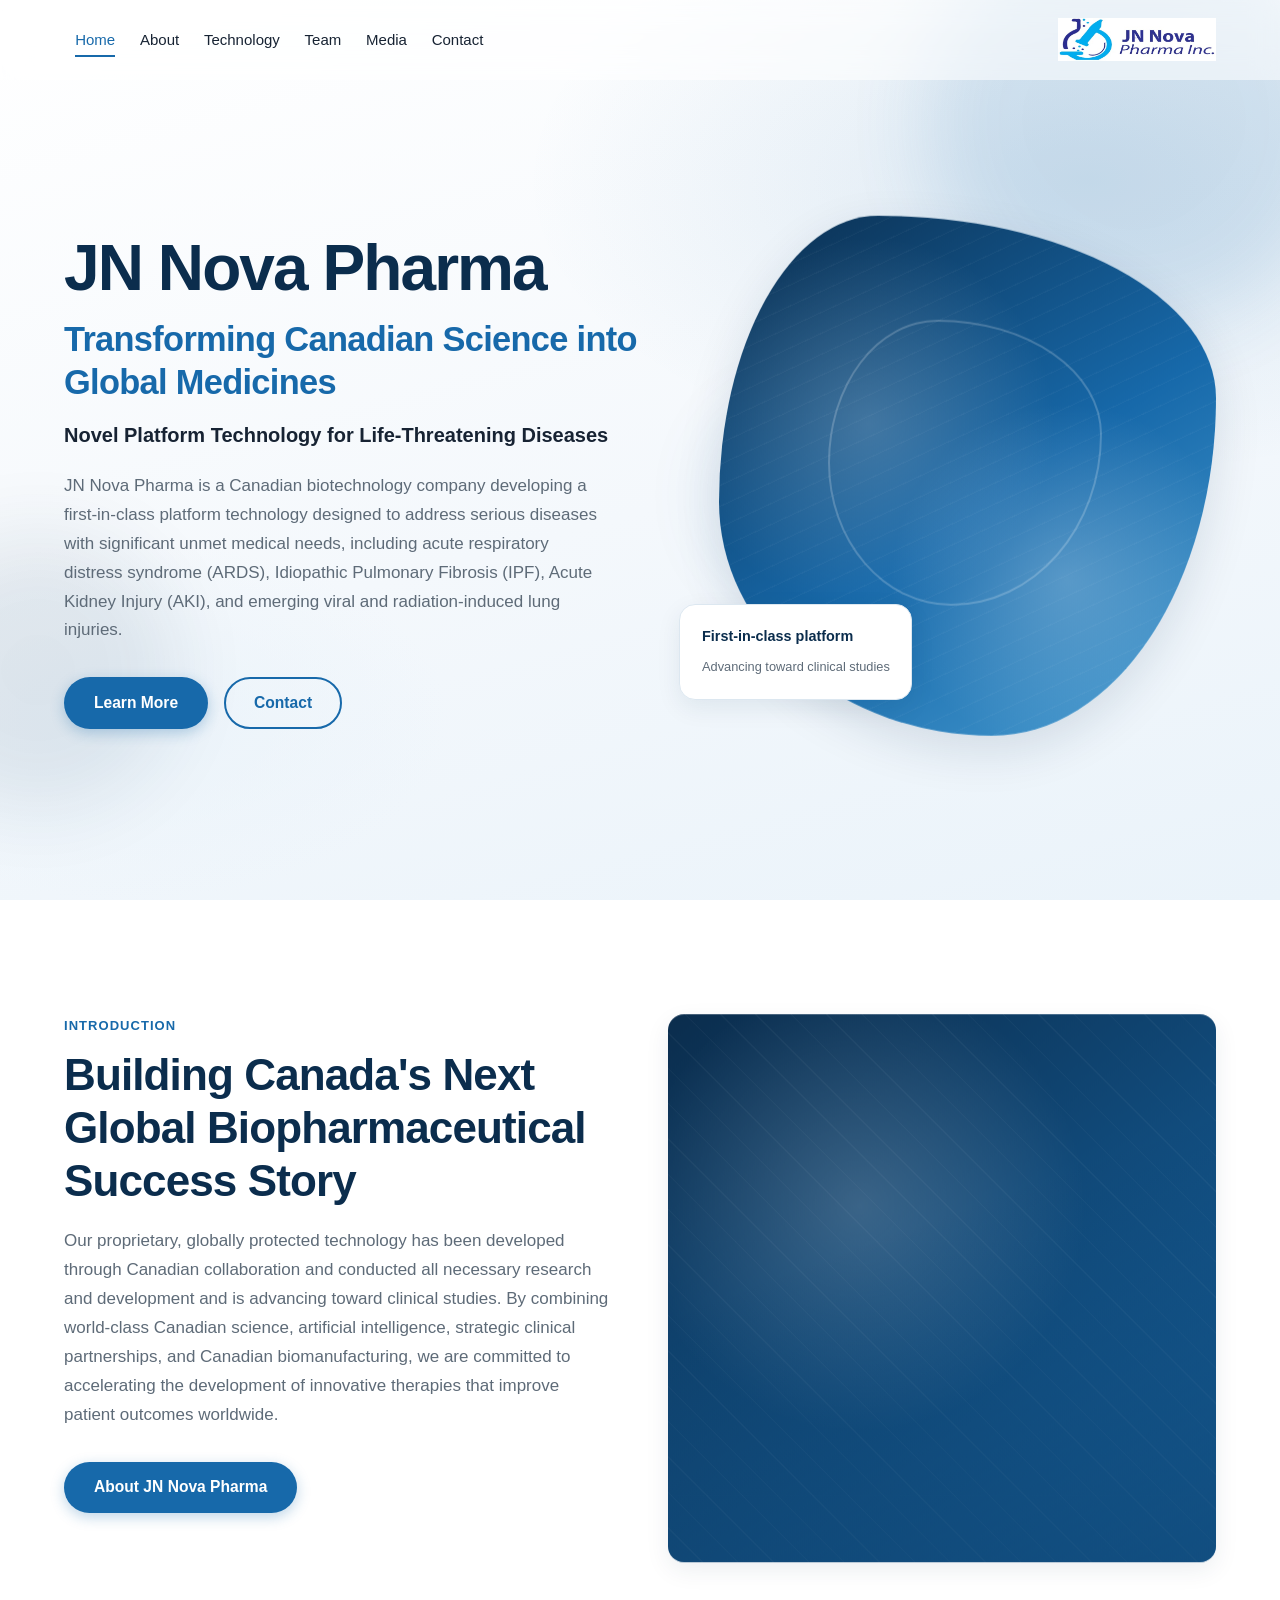
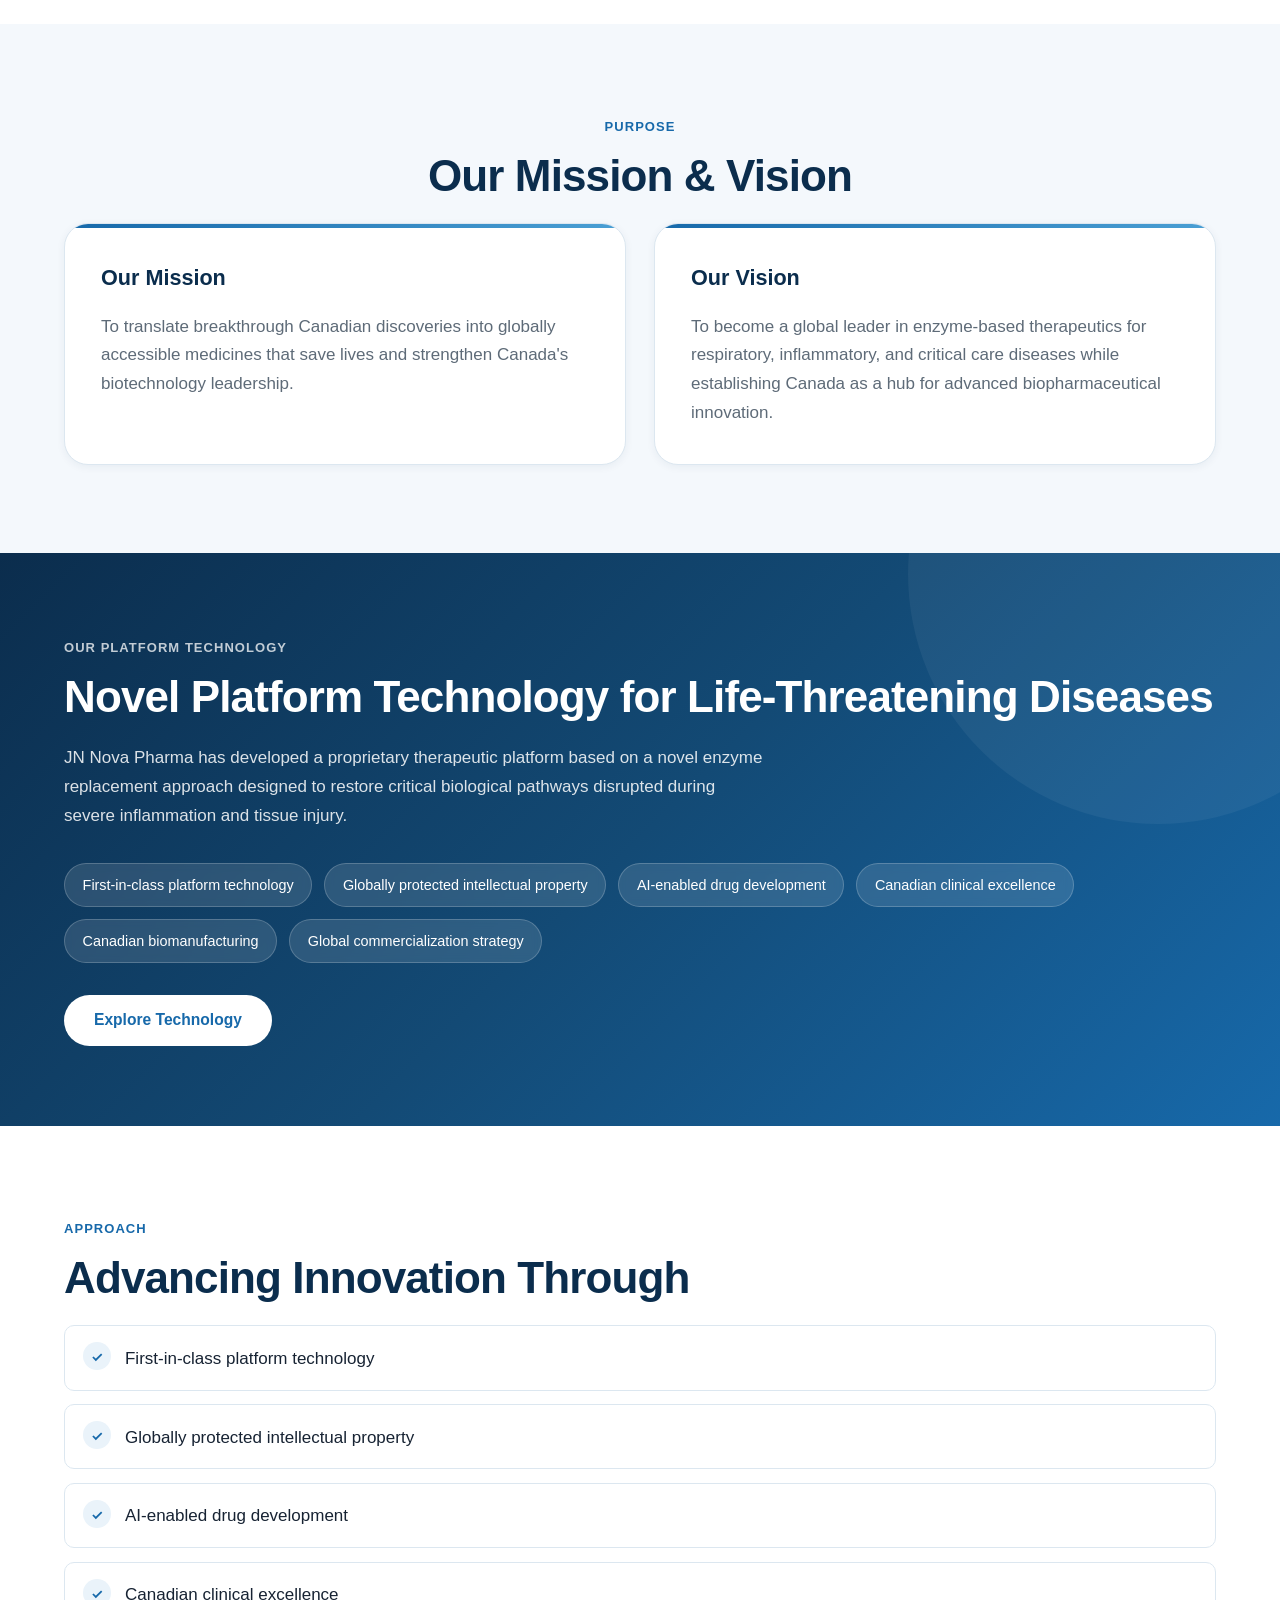
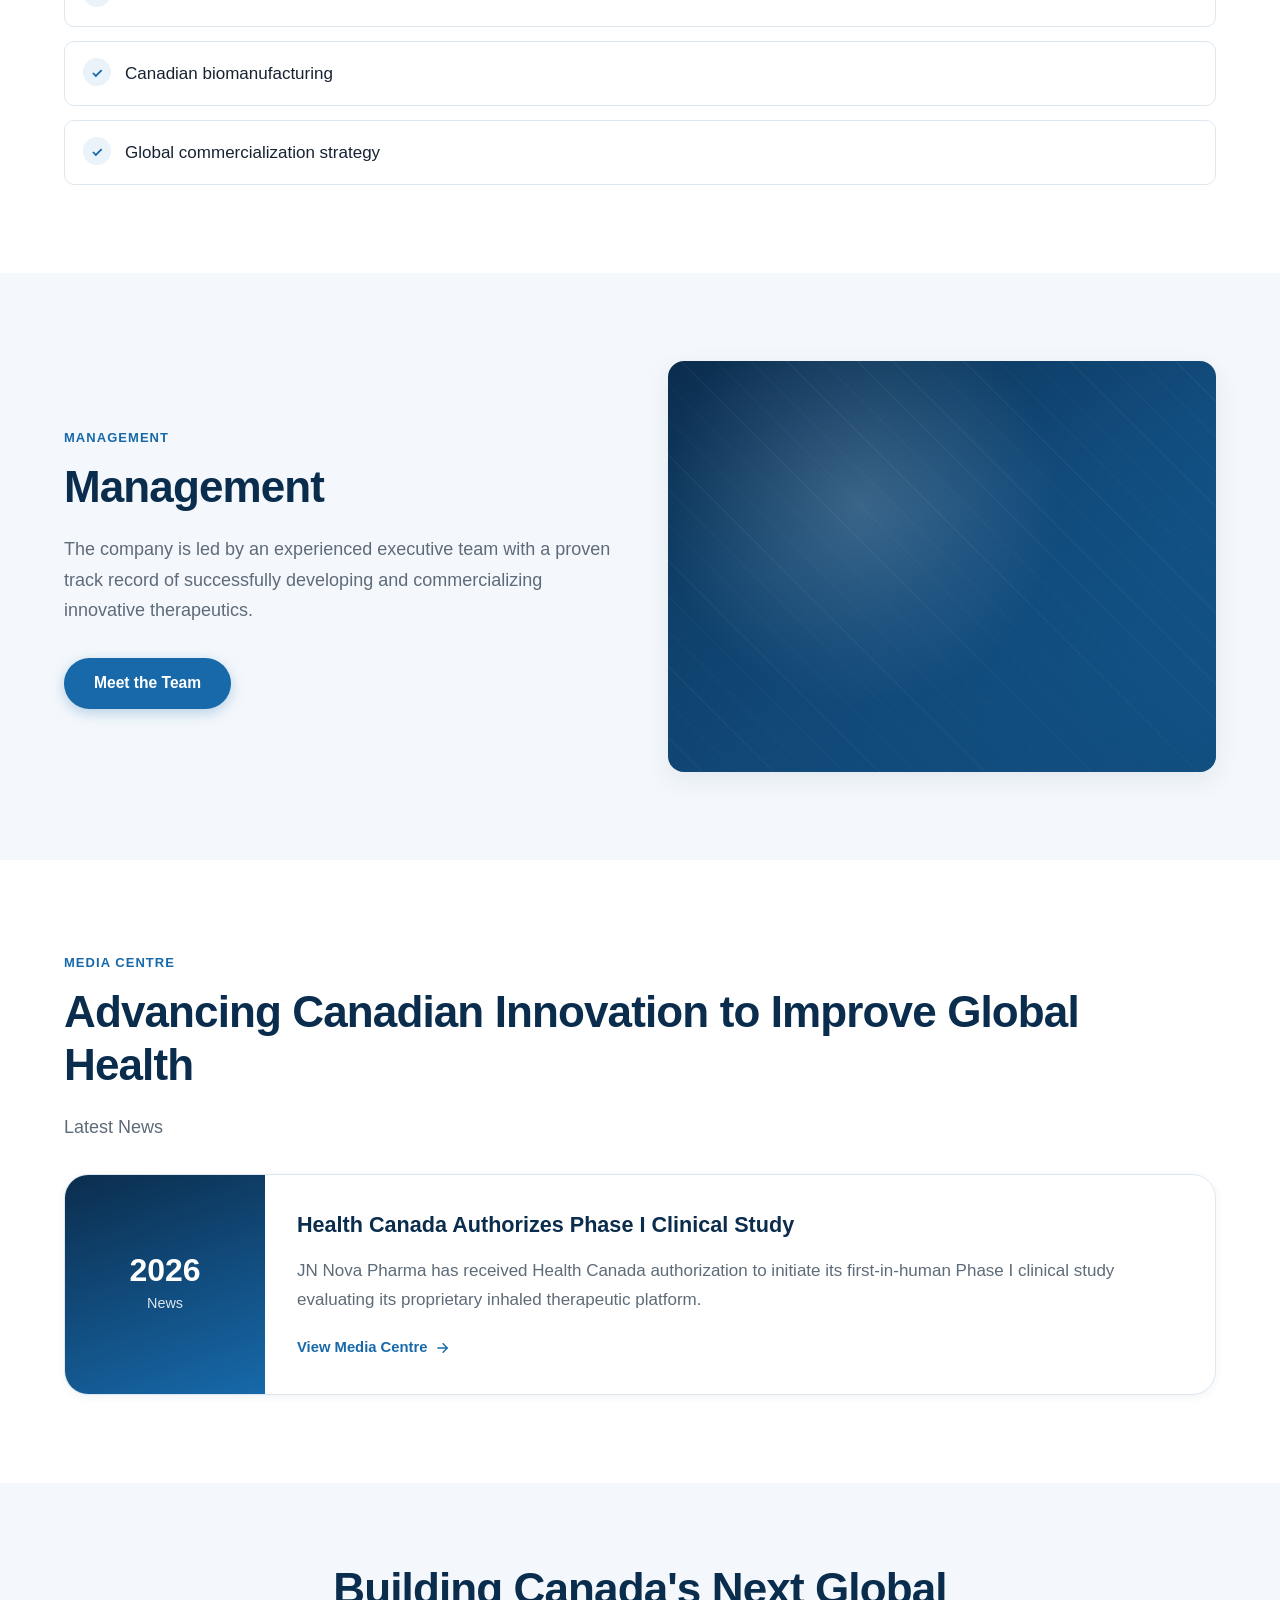
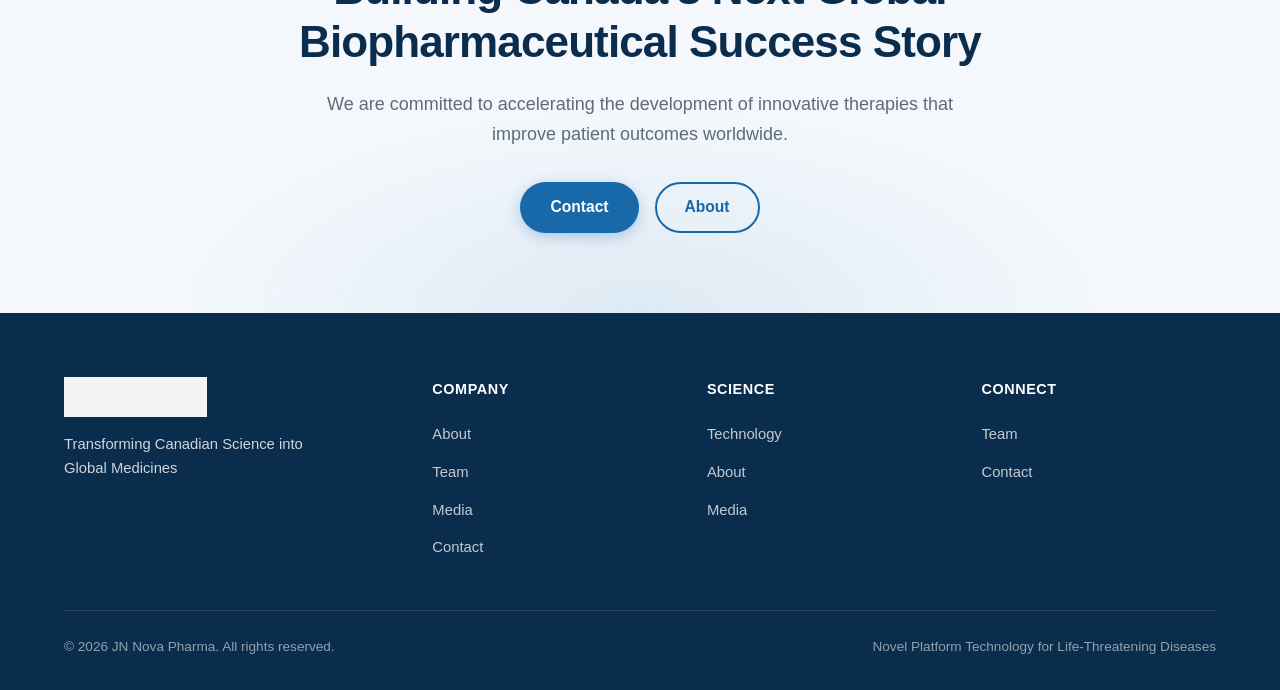
==== commit a13389ec: "fixed some errors" ====
--- a/index.html
+++ b/index.html
@@ -26,17 +26,7 @@
             <li><a href="index.html" aria-current="page">Home</a></li>
             <li><a href="about.html">About</a></li>
             <li><a href="technology.html">Technology</a></li>
-            <li class="nav-dropdown">
-              <button type="button" aria-expanded="false" aria-haspopup="true">Applications</button>
-              <div class="nav-dropdown-panel" role="menu">
-                <a href="applications.html" role="menuitem">Overview</a>
-                <a href="ards.html" role="menuitem">ARDS</a>
-                <a href="ipf.html" role="menuitem">IPF</a>
-                <a href="aki.html" role="menuitem">AKI</a>
-                <a href="lung-injuries.html" role="menuitem">Lung Injuries</a>
-              </div>
-            </li>
-            <li><a href="team.html">Team</a></li>
+<li><a href="team.html">Team</a></li>
             <li><a href="media.html">Media</a></li>
             <li><a href="contact.html">Contact</a></li>
           </ul>
@@ -117,51 +107,6 @@
             <h3>Our Vision</h3>
             <p>To become a global leader in enzyme-based therapeutics for respiratory, inflammatory, and critical care diseases while establishing Canada as a hub for advanced biopharmaceutical innovation.</p>
           </article>
-        </div>
-      </div>
-    </section>
-
-    <!-- Applications cards -->
-    <section class="section" aria-labelledby="applications-heading">
-      <div class="container">
-        <div class="reveal">
-          <p class="section-label">Applications</p>
-          <h2 class="section-title" id="applications-heading">Novel Platform Technology for Life-Threatening Diseases</h2>
-          <p class="section-lead">JN Nova Pharma is developing a first-in-class platform technology designed to address serious diseases with significant unmet medical needs.</p>
-        </div>
-        <div class="grid-4 stagger">
-          <a class="card card--link" href="ards.html">
-            <div class="card__icon" aria-hidden="true">
-              <svg viewBox="0 0 24 24" fill="none" stroke="currentColor" stroke-width="2"><path d="M12 3c4 4 6 7.5 6 11a6 6 0 1 1-12 0c0-3.5 2-7 6-11z"/></svg>
-            </div>
-            <h3>ARDS</h3>
-            <p>acute respiratory distress syndrome (ARDS)</p>
-            <span class="card__link">Learn More <svg viewBox="0 0 24 24" fill="none" stroke="currentColor" stroke-width="2"><path d="M5 12h14M13 5l7 7-7 7"/></svg></span>
-          </a>
-          <a class="card card--link" href="ipf.html">
-            <div class="card__icon" aria-hidden="true">
-              <svg viewBox="0 0 24 24" fill="none" stroke="currentColor" stroke-width="2"><circle cx="12" cy="12" r="9"/><path d="M8 12h8M12 8v8"/></svg>
-            </div>
-            <h3>IPF</h3>
-            <p>Idiopathic Pulmonary Fibrosis (IPF)</p>
-            <span class="card__link">Learn More <svg viewBox="0 0 24 24" fill="none" stroke="currentColor" stroke-width="2"><path d="M5 12h14M13 5l7 7-7 7"/></svg></span>
-          </a>
-          <a class="card card--link" href="aki.html">
-            <div class="card__icon" aria-hidden="true">
-              <svg viewBox="0 0 24 24" fill="none" stroke="currentColor" stroke-width="2"><path d="M12 22s8-4.5 8-12a8 8 0 1 0-16 0c0 7.5 8 12 8 12z"/></svg>
-            </div>
-            <h3>AKI</h3>
-            <p>Acute Kidney Injury (AKI)</p>
-            <span class="card__link">Learn More <svg viewBox="0 0 24 24" fill="none" stroke="currentColor" stroke-width="2"><path d="M5 12h14M13 5l7 7-7 7"/></svg></span>
-          </a>
-          <a class="card card--link" href="lung-injuries.html">
-            <div class="card__icon" aria-hidden="true">
-              <svg viewBox="0 0 24 24" fill="none" stroke="currentColor" stroke-width="2"><path d="M4 14c2-1 3-3 4-6 1 3 2 5 4 6 2 1 4 1 6 0M8 18c1.5-1 3-1 4-1s2.5 0 4 1"/></svg>
-            </div>
-            <h3>Lung Injuries</h3>
-            <p>emerging viral and radiation-induced lung injuries</p>
-            <span class="card__link">Learn More <svg viewBox="0 0 24 24" fill="none" stroke="currentColor" stroke-width="2"><path d="M5 12h14M13 5l7 7-7 7"/></svg></span>
-          </a>
         </div>
       </div>
     </section>
@@ -299,17 +244,15 @@
           <h4>Science</h4>
           <ul>
             <li><a href="technology.html">Technology</a></li>
-            <li><a href="applications.html">Applications</a></li>
-            <li><a href="ards.html">ARDS</a></li>
-            <li><a href="ipf.html">IPF</a></li>
+            <li><a href="about.html">About</a></li>
+            <li><a href="media.html">Media</a></li>
           </ul>
         </div>
         <div class="footer-col">
-          <h4>Applications</h4>
-          <ul>
-            <li><a href="aki.html">AKI</a></li>
-            <li><a href="lung-injuries.html">Lung Injuries</a></li>
-            <li><a href="technology.html">Platform</a></li>
+          <h4>Connect</h4>
+          <ul>
+            <li><a href="team.html">Team</a></li>
+            <li><a href="contact.html">Contact</a></li>
           </ul>
         </div>
       </div>
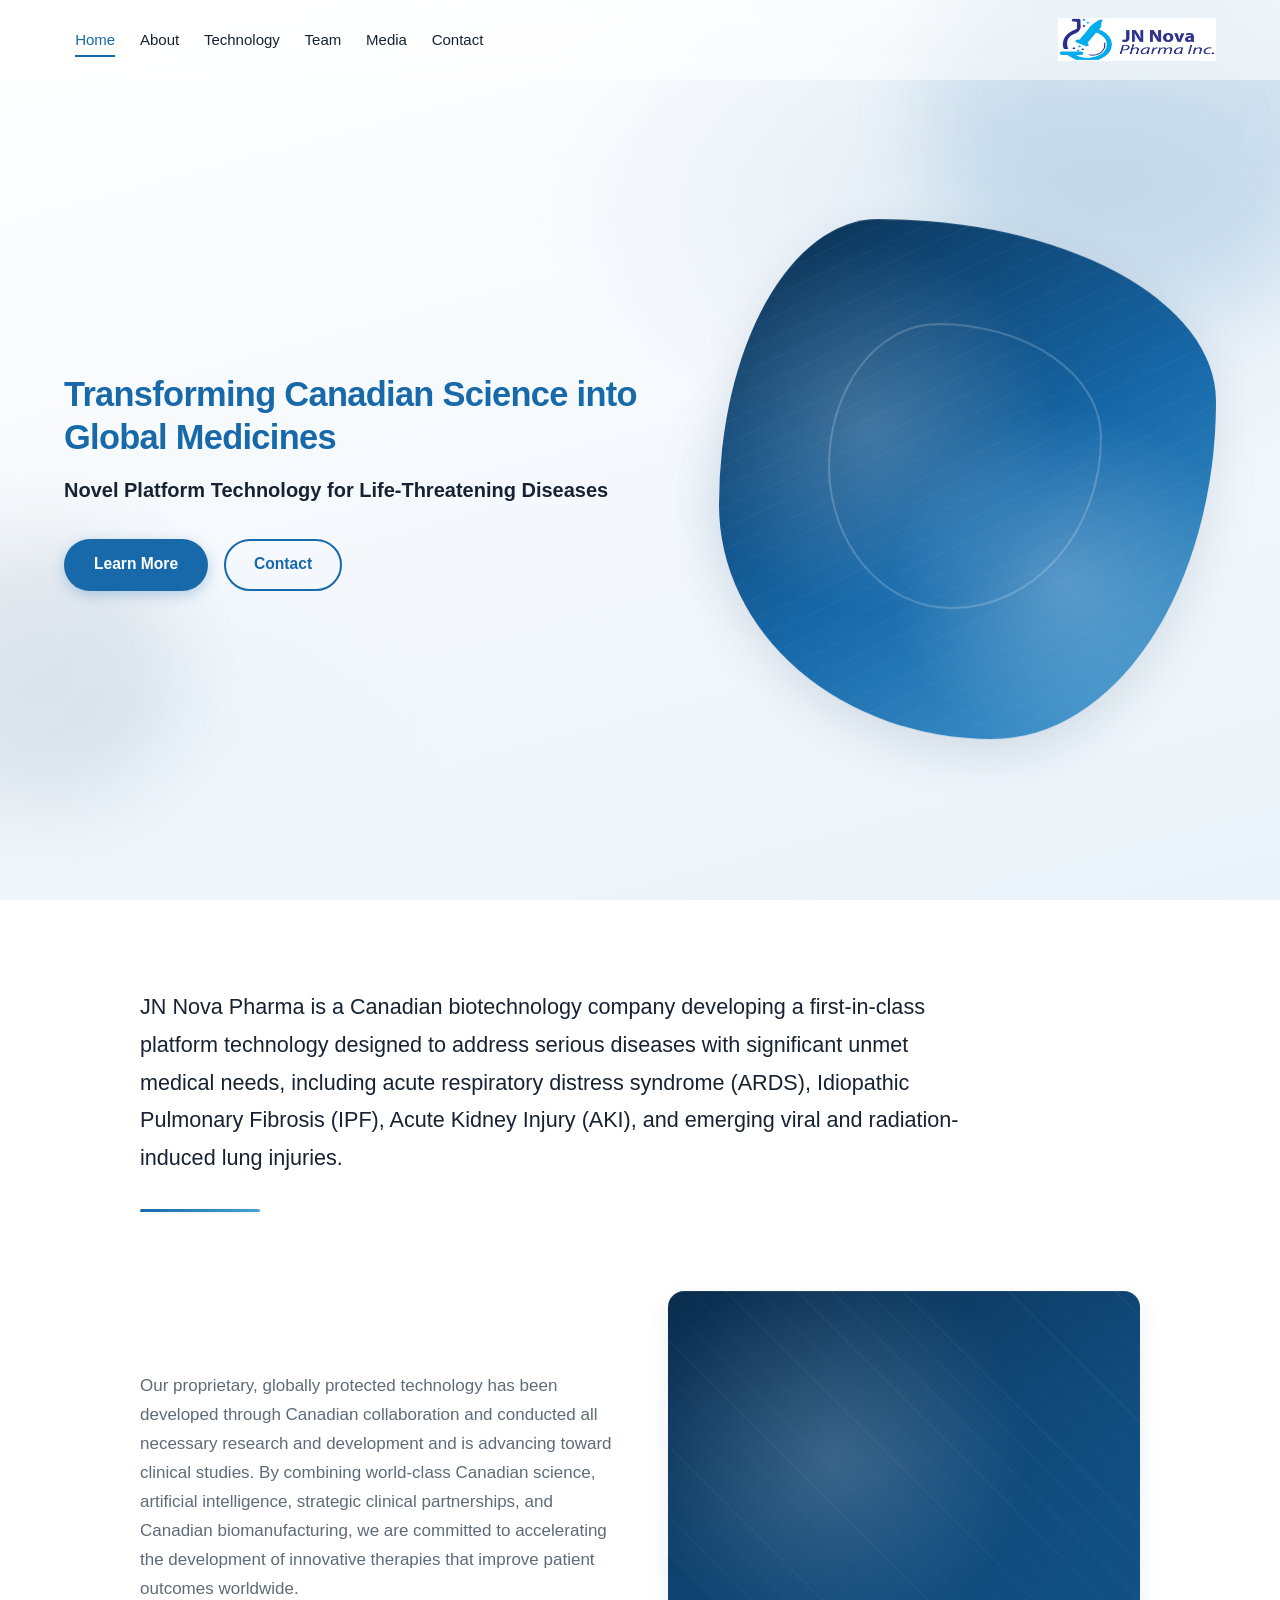
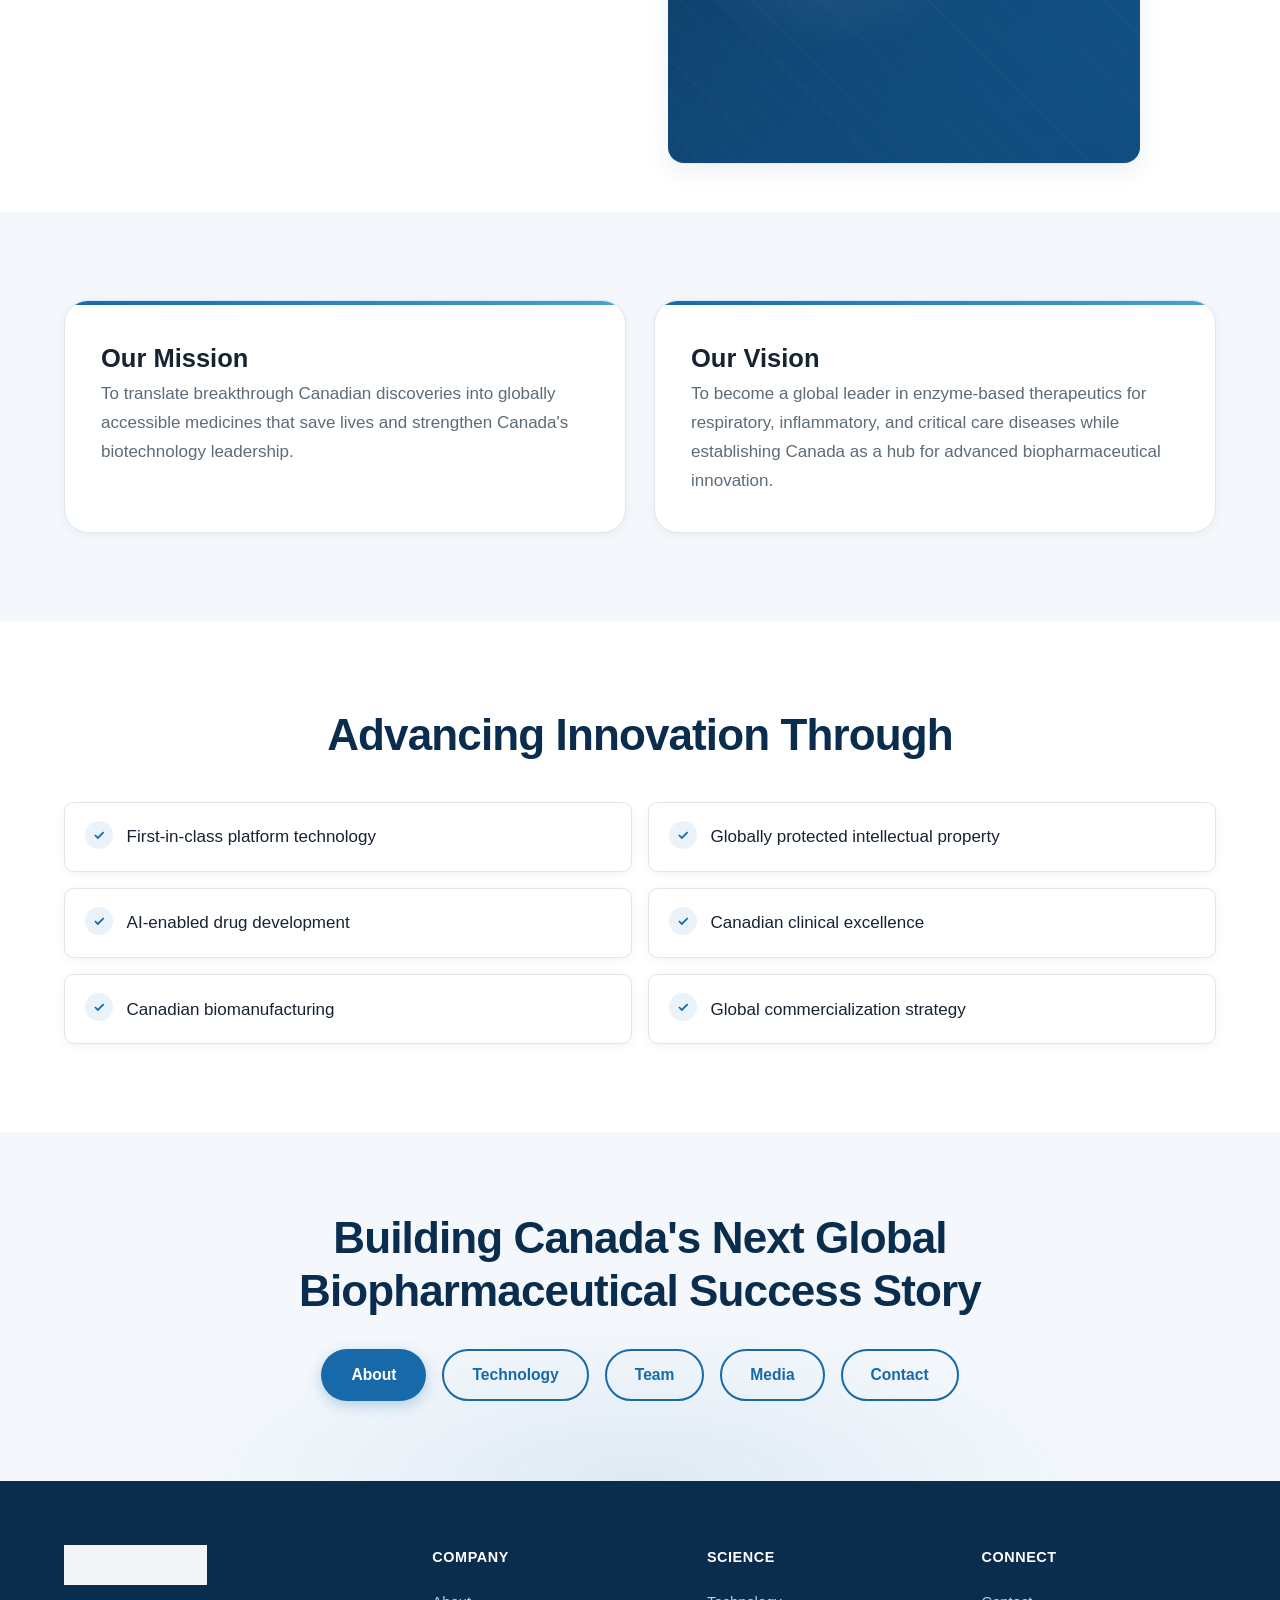
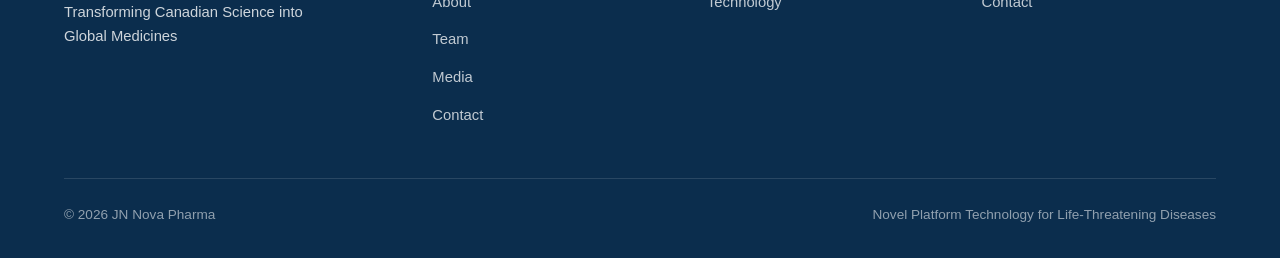
==== commit cab908a7: "made it look more profesional and also made it more accurate" ====
--- a/index.html
+++ b/index.html
@@ -3,9 +3,9 @@
 <head>
   <meta charset="UTF-8">
   <meta name="viewport" content="width=device-width, initial-scale=1.0">
-  <title>JN Nova Pharma — Transforming Canadian Science into Global Medicines</title>
-  <meta name="description" content="JN Nova Pharma is a Canadian biotechnology company developing a first-in-class platform technology designed to address serious diseases with significant unmet medical needs.">
-  <meta property="og:title" content="JN Nova Pharma — Transforming Canadian Science into Global Medicines">
+  <title>Transforming Canadian Science into Global Medicines — JN Nova Pharma</title>
+  <meta name="description" content="JN Nova Pharma is a Canadian biotechnology company developing a first-in-class platform technology designed to address serious diseases with significant unmet medical needs, including acute respiratory distress syndrome (ARDS), Idiopathic Pulmonary Fibrosis (IPF), Acute Kidney Injury (AKI), and emerging viral and radiation-induced lung injuries.">
+  <meta property="og:title" content="Transforming Canadian Science into Global Medicines">
   <meta property="og:description" content="Novel Platform Technology for Life-Threatening Diseases">
   <meta property="og:type" content="website">
   <meta property="og:image" content="assets/logo.png">
@@ -14,7 +14,6 @@
 <body class="page-load">
   <a class="skip-link" href="#main">Skip to main content</a>
 
-  <!-- Site Header -->
   <header class="site-header">
     <div class="header-inner">
       <div class="nav-cluster">
@@ -26,7 +25,7 @@
             <li><a href="index.html" aria-current="page">Home</a></li>
             <li><a href="about.html">About</a></li>
             <li><a href="technology.html">Technology</a></li>
-<li><a href="team.html">Team</a></li>
+            <li><a href="team.html">Team</a></li>
             <li><a href="media.html">Media</a></li>
             <li><a href="contact.html">Contact</a></li>
           </ul>
@@ -39,8 +38,8 @@
   </header>
 
   <main id="main">
-    <!-- Hero -->
-    <section class="hero" aria-labelledby="hero-brand">
+    <!-- Title + subtitle -->
+    <section class="hero" aria-labelledby="hero-title">
       <div class="hero__shapes" aria-hidden="true">
         <div class="hero__shape hero__shape--1"></div>
         <div class="hero__shape hero__shape--2"></div>
@@ -48,97 +47,64 @@
       </div>
       <div class="container hero__grid">
         <div class="hero__content reveal">
-          <p class="hero__brand" id="hero-brand">JN Nova Pharma</p>
-          <h1 class="hero__title">Transforming Canadian Science into Global Medicines</h1>
+          <h1 class="hero__title" id="hero-title">Transforming Canadian Science into Global Medicines</h1>
           <p class="hero__subtitle">Novel Platform Technology for Life-Threatening Diseases</p>
-          <p class="hero__text">JN Nova Pharma is a Canadian biotechnology company developing a first-in-class platform technology designed to address serious diseases with significant unmet medical needs, including acute respiratory distress syndrome (ARDS), Idiopathic Pulmonary Fibrosis (IPF), Acute Kidney Injury (AKI), and emerging viral and radiation-induced lung injuries.</p>
           <div class="btn-group">
-            <a class="btn btn--primary" href="technology.html">Learn More</a>
+            <a class="btn btn--primary" href="#overview">Learn More</a>
             <a class="btn btn--outline" href="contact.html">Contact</a>
           </div>
         </div>
         <div class="hero__visual reveal-right" aria-hidden="true">
           <!-- Replace with laboratory research / biotechnology image -->
           <div class="hero__image-frame parallax-img"></div>
-          <div class="hero__accent-card">
-            <strong>First-in-class platform</strong>
-            <span>Advancing toward clinical studies</span>
-          </div>
         </div>
       </div>
     </section>
 
-    <!-- Introduction -->
-    <section class="section" aria-labelledby="intro-heading">
-      <div class="container grid-2">
-        <div class="reveal-left">
-          <p class="section-label">Introduction</p>
-          <h2 class="section-title" id="intro-heading">Building Canada's Next Global Biopharmaceutical Success Story</h2>
-          <div class="prose">
-            <p>Our proprietary, globally protected technology has been developed through Canadian collaboration and conducted all necessary research and development and is advancing toward clinical studies.  By combining world-class Canadian science, artificial intelligence, strategic clinical partnerships, and Canadian biomanufacturing, we are committed to accelerating the development of innovative therapies that improve patient outcomes worldwide.</p>
-          </div>
-          <div class="btn-group">
-            <a class="btn btn--primary" href="about.html">About JN Nova Pharma</a>
-          </div>
-        </div>
-        <div class="reveal-right">
-          <!-- Replace with Canadian biotechnology / research collaboration image -->
-          <div class="media-frame media-frame--asymmetric img-zoom parallax-img">
-            <div class="media-frame__pattern"></div>
-            <div class="media-frame__overlay"></div>
+    <!-- Company overview — both intro paragraphs -->
+    <section class="section" id="overview" aria-labelledby="overview-heading">
+      <div class="container">
+        <div class="home-overview reveal">
+          <h2 class="sr-only" id="overview-heading">Overview</h2>
+          <p class="home-overview__lead">JN Nova Pharma is a Canadian biotechnology company developing a first-in-class platform technology designed to address serious diseases with significant unmet medical needs, including acute respiratory distress syndrome (ARDS), Idiopathic Pulmonary Fibrosis (IPF), Acute Kidney Injury (AKI), and emerging viral and radiation-induced lung injuries.</p>
+          <hr class="gradient-accent home-overview__rule" aria-hidden="true">
+          <div class="grid-2 home-overview__body">
+            <p>Our proprietary, globally protected technology has been developed through Canadian collaboration and conducted all necessary research and development and is advancing toward clinical studies. By combining world-class Canadian science, artificial intelligence, strategic clinical partnerships, and Canadian biomanufacturing, we are committed to accelerating the development of innovative therapies that improve patient outcomes worldwide.</p>
+            <div>
+              <!-- Replace with Canadian biotechnology / research collaboration image -->
+              <div class="media-frame media-frame--asymmetric img-zoom parallax-img">
+                <div class="media-frame__pattern"></div>
+                <div class="media-frame__overlay"></div>
+              </div>
+            </div>
           </div>
         </div>
       </div>
     </section>
 
     <!-- Mission & Vision -->
-    <section class="section section--soft" aria-labelledby="mission-vision-heading">
+    <section class="section section--soft" aria-labelledby="mission-heading">
       <div class="container">
-        <div class="text-center reveal">
-          <p class="section-label">Purpose</p>
-          <h2 class="section-title" id="mission-vision-heading">Our Mission &amp; Vision</h2>
-        </div>
         <div class="mv-grid stagger">
           <article class="mv-card">
-            <h3>Our Mission</h3>
+            <h2 id="mission-heading">Our Mission</h2>
             <p>To translate breakthrough Canadian discoveries into globally accessible medicines that save lives and strengthen Canada's biotechnology leadership.</p>
           </article>
           <article class="mv-card">
-            <h3>Our Vision</h3>
+            <h2>Our Vision</h2>
             <p>To become a global leader in enzyme-based therapeutics for respiratory, inflammatory, and critical care diseases while establishing Canada as a hub for advanced biopharmaceutical innovation.</p>
           </article>
         </div>
       </div>
     </section>
 
-    <!-- Platform highlight -->
-    <section class="highlight-band" aria-labelledby="platform-heading">
-      <div class="container reveal">
-        <p class="section-label" style="color: rgba(255,255,255,0.75);">Our Platform Technology</p>
-        <h2 class="section-title" id="platform-heading">Novel Platform Technology for Life-Threatening Diseases</h2>
-        <p>JN Nova Pharma has developed a proprietary therapeutic platform based on a novel enzyme replacement approach designed to restore critical biological pathways disrupted during severe inflammation and tissue injury.</p>
-        <div class="pill-row">
-          <span class="pill">First-in-class platform technology</span>
-          <span class="pill">Globally protected intellectual property</span>
-          <span class="pill">AI-enabled drug development</span>
-          <span class="pill">Canadian clinical excellence</span>
-          <span class="pill">Canadian biomanufacturing</span>
-          <span class="pill">Global commercialization strategy</span>
-        </div>
-        <div class="btn-group">
-          <a class="btn btn--light" href="technology.html">Explore Technology</a>
-        </div>
-      </div>
-    </section>
-
-    <!-- Advancing Innovation -->
+    <!-- Advancing Innovation Through -->
     <section class="section" aria-labelledby="innovation-heading">
       <div class="container">
-        <div class="reveal">
-          <p class="section-label">Approach</p>
+        <div class="reveal text-center" style="max-width: 720px; margin: 0 auto 2.5rem;">
           <h2 class="section-title" id="innovation-heading">Advancing Innovation Through</h2>
         </div>
-        <ul class="feature-list stagger">
+        <ul class="home-pillars stagger">
           <li>
             <span class="check" aria-hidden="true"><svg viewBox="0 0 24 24" fill="none" stroke="currentColor" stroke-width="3"><path d="M5 12l5 5L20 7"/></svg></span>
             <span>First-in-class platform technology</span>
@@ -167,63 +133,21 @@
       </div>
     </section>
 
-    <!-- Team preview -->
-    <section class="section section--soft" aria-labelledby="team-preview-heading">
-      <div class="container grid-2">
-        <div class="reveal-left">
-          <p class="section-label">Management</p>
-          <h2 class="section-title" id="team-preview-heading">Management</h2>
-          <p class="section-lead mb-0">The company is led by an experienced executive team with a proven track record of successfully developing and commercializing innovative therapeutics.</p>
-          <div class="btn-group">
-            <a class="btn btn--primary" href="team.html">Meet the Team</a>
-          </div>
-        </div>
-        <div class="reveal-right">
-          <!-- Replace with leadership / scientific collaboration image -->
-          <div class="media-frame img-zoom">
-            <div class="media-frame__pattern"></div>
-            <div class="media-frame__overlay"></div>
-          </div>
-        </div>
-      </div>
-    </section>
-
-    <!-- Media preview -->
-    <section class="section" aria-labelledby="media-preview-heading">
-      <div class="container">
-        <div class="reveal">
-          <p class="section-label">Media Centre</p>
-          <h2 class="section-title" id="media-preview-heading">Advancing Canadian Innovation to Improve Global Health</h2>
-          <p class="section-lead">Latest News</p>
-        </div>
-        <article class="news-card reveal">
-          <div class="news-card__date">
-            <strong>2026</strong>
-            <span>News</span>
-          </div>
-          <div class="news-card__body">
-            <h3>Health Canada Authorizes Phase I Clinical Study</h3>
-            <p>JN Nova Pharma has received Health Canada authorization to initiate its first-in-human Phase I clinical study evaluating its proprietary inhaled therapeutic platform.</p>
-            <a class="card__link" href="media.html">View Media Centre <svg viewBox="0 0 24 24" fill="none" stroke="currentColor" stroke-width="2" width="16" height="16"><path d="M5 12h14M13 5l7 7-7 7"/></svg></a>
-          </div>
-        </article>
-      </div>
-    </section>
-
-    <!-- Contact CTA -->
+    <!-- Closing line -->
     <section class="cta-band" aria-labelledby="cta-heading">
       <div class="container reveal">
         <h2 class="section-title" id="cta-heading">Building Canada's Next Global Biopharmaceutical Success Story</h2>
-        <p class="section-lead">We are committed to accelerating the development of innovative therapies that improve patient outcomes worldwide.</p>
         <div class="btn-group">
-          <a class="btn btn--primary" href="contact.html">Contact</a>
-          <a class="btn btn--outline" href="about.html">About</a>
+          <a class="btn btn--primary" href="about.html">About</a>
+          <a class="btn btn--outline" href="technology.html">Technology</a>
+          <a class="btn btn--outline" href="team.html">Team</a>
+          <a class="btn btn--outline" href="media.html">Media</a>
+          <a class="btn btn--outline" href="contact.html">Contact</a>
         </div>
       </div>
     </section>
   </main>
 
-  <!-- Site Footer -->
   <footer class="site-footer">
     <div class="container">
       <div class="footer-grid">
@@ -244,20 +168,17 @@
           <h4>Science</h4>
           <ul>
             <li><a href="technology.html">Technology</a></li>
-            <li><a href="about.html">About</a></li>
-            <li><a href="media.html">Media</a></li>
           </ul>
         </div>
         <div class="footer-col">
           <h4>Connect</h4>
           <ul>
-            <li><a href="team.html">Team</a></li>
             <li><a href="contact.html">Contact</a></li>
           </ul>
         </div>
       </div>
       <div class="footer-bottom">
-        <p>&copy; <span data-year></span> JN Nova Pharma. All rights reserved.</p>
+        <p>&copy; <span data-year></span> JN Nova Pharma</p>
         <p>Novel Platform Technology for Life-Threatening Diseases</p>
       </div>
     </div>
--- a/styles.css
+++ b/styles.css
@@ -1554,6 +1554,378 @@
 }
 
 /* --------------------------------------------------------------------------
+   Homepage overview + innovation pillars
+   -------------------------------------------------------------------------- */
+
+.home-overview {
+  max-width: 1000px;
+  margin: 0 auto;
+}
+
+.home-overview__lead {
+  font-size: clamp(1.15rem, 2.2vw, 1.35rem);
+  line-height: 1.75;
+  color: var(--text);
+  max-width: 820px;
+}
+
+.home-overview__rule {
+  max-width: 120px;
+  margin: 2rem 0 2.5rem;
+}
+
+.home-overview__body {
+  align-items: center;
+}
+
+.home-overview__body p {
+  color: var(--text-secondary);
+  font-size: 1.0625rem;
+}
+
+.home-pillars {
+  display: grid;
+  grid-template-columns: repeat(2, 1fr);
+  gap: 1rem;
+  list-style: none;
+}
+
+.home-pillars li {
+  display: flex;
+  align-items: flex-start;
+  gap: 0.85rem;
+  padding: 1.15rem 1.25rem;
+  background: var(--white);
+  border: 1px solid var(--border);
+  border-radius: var(--radius-sm);
+  box-shadow: var(--shadow-sm);
+  transition: transform 0.3s ease, box-shadow 0.3s ease, border-color 0.3s ease;
+}
+
+.home-pillars li:hover {
+  transform: translateY(-3px);
+  box-shadow: var(--shadow-md);
+  border-color: rgba(23, 105, 170, 0.28);
+}
+
+.home-pillars .check {
+  flex-shrink: 0;
+  width: 28px;
+  height: 28px;
+  border-radius: 50%;
+  background: var(--bg-blue);
+  color: var(--primary);
+  display: flex;
+  align-items: center;
+  justify-content: center;
+}
+
+.home-pillars .check svg {
+  width: 14px;
+  height: 14px;
+}
+
+.home-pillars span:last-child {
+  font-weight: 500;
+  color: var(--text);
+  padding-top: 0.15rem;
+}
+
+/* --------------------------------------------------------------------------
+   About page layout
+   -------------------------------------------------------------------------- */
+
+.about-layout {
+  display: grid;
+  grid-template-columns: 1.15fr 0.85fr;
+  gap: 4rem;
+  align-items: start;
+}
+
+.about-layout__content {
+  max-width: 680px;
+}
+
+.about-lead {
+  font-size: clamp(1.15rem, 2vw, 1.3rem);
+  line-height: 1.75;
+  color: var(--text);
+  margin-bottom: 2.75rem;
+  padding-bottom: 2rem;
+  border-bottom: 1px solid var(--border);
+}
+
+.about-block {
+  margin-bottom: 2.25rem;
+}
+
+.about-block h2 {
+  font-size: 1.35rem;
+  font-weight: 700;
+  color: var(--dark);
+  letter-spacing: -0.02em;
+  margin-bottom: 0.85rem;
+  line-height: 1.3;
+}
+
+.about-block p {
+  color: var(--text-secondary);
+  line-height: 1.75;
+}
+
+.about-block .card__link {
+  margin-top: 1rem;
+}
+
+.about-block--goal {
+  background: var(--bg-soft);
+  border: 1px solid var(--border);
+  border-radius: var(--radius);
+  padding: 1.75rem 1.85rem;
+  margin-top: 0.5rem;
+}
+
+.about-block--goal h2 {
+  color: var(--primary);
+}
+
+.about-layout__visual {
+  position: sticky;
+  top: calc(var(--header-h) + 1.5rem);
+  display: grid;
+  gap: 1.25rem;
+}
+
+.about-layout__frame {
+  aspect-ratio: 4 / 5;
+  border-radius: var(--radius-lg);
+}
+
+.about-layout__frame--offset {
+  aspect-ratio: 5 / 4;
+  border-radius: 40% 60% 55% 45% / 50% 40% 60% 50%;
+  margin-left: 12%;
+  width: 88%;
+}
+
+/* --------------------------------------------------------------------------
+   Technology page layout
+   -------------------------------------------------------------------------- */
+
+.tech-layout {
+  display: grid;
+  grid-template-columns: 1.1fr 0.9fr;
+  gap: 3.5rem;
+  align-items: center;
+}
+
+.tech-layout__frame {
+  aspect-ratio: 1;
+  border-radius: 42% 58% 48% 52% / 52% 42% 58% 48%;
+}
+
+.tech-potential {
+  max-width: 760px;
+  margin: 0 auto;
+  text-align: center;
+  padding: 0.5rem 0;
+}
+
+.tech-potential p {
+  color: var(--text-secondary);
+  font-size: 1.125rem;
+  line-height: 1.75;
+}
+
+.tech-advantages {
+  display: grid;
+  grid-template-columns: repeat(3, 1fr);
+  gap: 1.25rem;
+}
+
+.tech-advantage {
+  background: var(--white);
+  border: 1px solid var(--border);
+  border-radius: var(--radius);
+  padding: 1.65rem 1.5rem;
+  box-shadow: var(--shadow-sm);
+  transition: transform 0.3s ease, box-shadow 0.3s ease, border-color 0.3s ease;
+  height: 100%;
+}
+
+.tech-advantage:hover {
+  transform: translateY(-4px);
+  box-shadow: var(--shadow-md);
+  border-color: rgba(23, 105, 170, 0.28);
+}
+
+.tech-advantage__num {
+  display: block;
+  font-size: 0.8rem;
+  font-weight: 700;
+  letter-spacing: 0.08em;
+  color: var(--primary);
+  margin-bottom: 0.85rem;
+}
+
+.tech-advantage h3 {
+  font-size: 1.05rem;
+  font-weight: 600;
+  color: var(--dark);
+  line-height: 1.4;
+  letter-spacing: -0.01em;
+}
+
+/* --------------------------------------------------------------------------
+   Team page profiles
+   -------------------------------------------------------------------------- */
+
+.team-profiles {
+  display: grid;
+  gap: 1.5rem;
+  max-width: 900px;
+}
+
+.team-profile {
+  background: var(--white);
+  border: 1px solid var(--border);
+  border-radius: var(--radius-lg);
+  padding: 2rem 2.15rem;
+  box-shadow: var(--shadow-sm);
+  transition: transform 0.3s ease, box-shadow 0.3s ease, border-color 0.3s ease;
+}
+
+.team-profile:hover {
+  transform: translateY(-3px);
+  box-shadow: var(--shadow-md);
+  border-color: rgba(23, 105, 170, 0.22);
+}
+
+.team-profile__header {
+  display: flex;
+  align-items: center;
+  gap: 1.15rem;
+  margin-bottom: 1.25rem;
+  padding-bottom: 1.15rem;
+  border-bottom: 1px solid var(--border);
+}
+
+.team-profile__avatar {
+  width: 64px;
+  height: 64px;
+  border-radius: 50%;
+  background: linear-gradient(135deg, var(--bg-blue), var(--primary));
+  color: var(--white);
+  display: flex;
+  align-items: center;
+  justify-content: center;
+  font-weight: 700;
+  font-size: 1.1rem;
+  letter-spacing: 0.02em;
+  flex-shrink: 0;
+}
+
+.team-profile__role {
+  font-size: 0.8rem;
+  font-weight: 700;
+  letter-spacing: 0.08em;
+  text-transform: uppercase;
+  color: var(--primary);
+  margin-bottom: 0.2rem;
+}
+
+.team-profile h3 {
+  font-size: 1.35rem;
+  font-weight: 700;
+  color: var(--dark);
+  letter-spacing: -0.02em;
+  line-height: 1.25;
+}
+
+.team-profile > p {
+  color: var(--text-secondary);
+  line-height: 1.75;
+  font-size: 0.975rem;
+}
+
+/* --------------------------------------------------------------------------
+   Media page layout
+   -------------------------------------------------------------------------- */
+
+.media-intro {
+  display: grid;
+  grid-template-columns: 1.15fr 0.85fr;
+  gap: 3.5rem;
+  align-items: center;
+}
+
+.media-intro__text {
+  max-width: 640px;
+}
+
+.media-intro__text p {
+  color: var(--text-secondary);
+  font-size: 1.0625rem;
+  line-height: 1.75;
+}
+
+.media-intro__frame {
+  aspect-ratio: 4 / 3;
+  border-radius: var(--radius-lg);
+}
+
+.media-news {
+  display: grid;
+  grid-template-columns: 140px 1fr;
+  background: var(--white);
+  border: 1px solid var(--border);
+  border-radius: var(--radius-lg);
+  overflow: hidden;
+  box-shadow: var(--shadow-sm);
+  max-width: 900px;
+  transition: transform 0.3s ease, box-shadow 0.3s ease;
+}
+
+.media-news:hover {
+  transform: translateY(-3px);
+  box-shadow: var(--shadow-md);
+}
+
+.media-news__meta {
+  background: linear-gradient(160deg, var(--dark), var(--primary));
+  color: var(--white);
+  display: flex;
+  align-items: center;
+  justify-content: center;
+  padding: 2rem 1rem;
+  text-align: center;
+}
+
+.media-news__meta time {
+  font-size: 1.75rem;
+  font-weight: 800;
+  letter-spacing: -0.02em;
+}
+
+.media-news__body {
+  padding: 2rem 2.15rem;
+}
+
+.media-news__body h3 {
+  font-size: 1.35rem;
+  font-weight: 700;
+  color: var(--dark);
+  letter-spacing: -0.02em;
+  margin-bottom: 0.85rem;
+  line-height: 1.3;
+}
+
+.media-news__body p {
+  color: var(--text-secondary);
+  line-height: 1.7;
+}
+
+/* --------------------------------------------------------------------------
    Responsive
    -------------------------------------------------------------------------- */
 
@@ -1583,6 +1955,48 @@
 }
 
 @media (max-width: 860px) {
+  .home-pillars {
+    grid-template-columns: 1fr;
+  }
+
+  .about-layout {
+    grid-template-columns: 1fr;
+    gap: 2.5rem;
+  }
+
+  .about-layout__visual {
+    position: static;
+    grid-template-columns: 1fr 1fr;
+  }
+
+  .about-layout__frame--offset {
+    margin-left: 0;
+    width: 100%;
+    border-radius: var(--radius-lg);
+  }
+
+  .tech-layout {
+    grid-template-columns: 1fr;
+    gap: 2.5rem;
+  }
+
+  .tech-advantages {
+    grid-template-columns: repeat(2, 1fr);
+  }
+
+  .media-intro {
+    grid-template-columns: 1fr;
+    gap: 2.5rem;
+  }
+
+  .media-news {
+    grid-template-columns: 1fr;
+  }
+
+  .media-news__meta {
+    padding: 1.25rem;
+  }
+
   :root {
     --header-h: 72px;
   }
@@ -1692,6 +2106,18 @@
 }
 
 @media (max-width: 560px) {
+  .about-layout__visual {
+    grid-template-columns: 1fr;
+  }
+
+  .tech-advantages {
+    grid-template-columns: 1fr;
+  }
+
+  .team-profile {
+    padding: 1.5rem;
+  }
+
   .grid-4 {
     grid-template-columns: 1fr;
   }
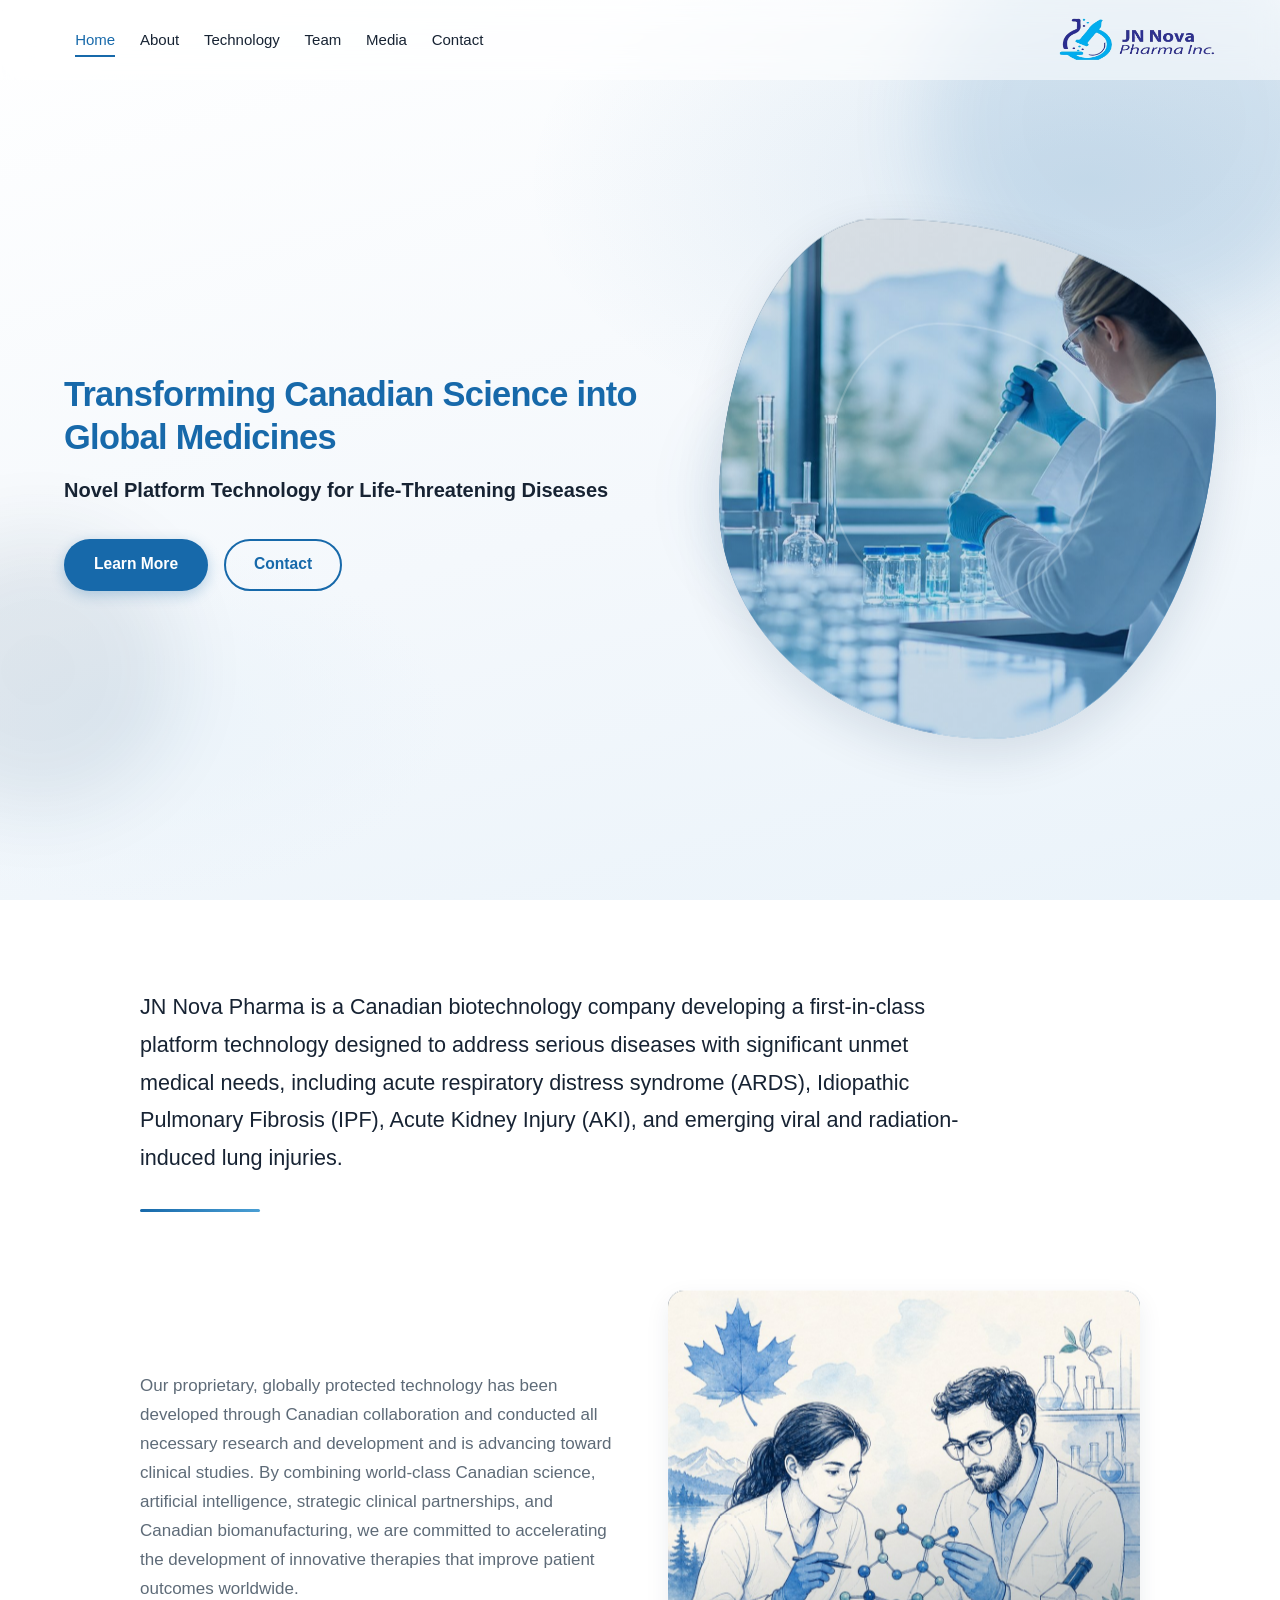
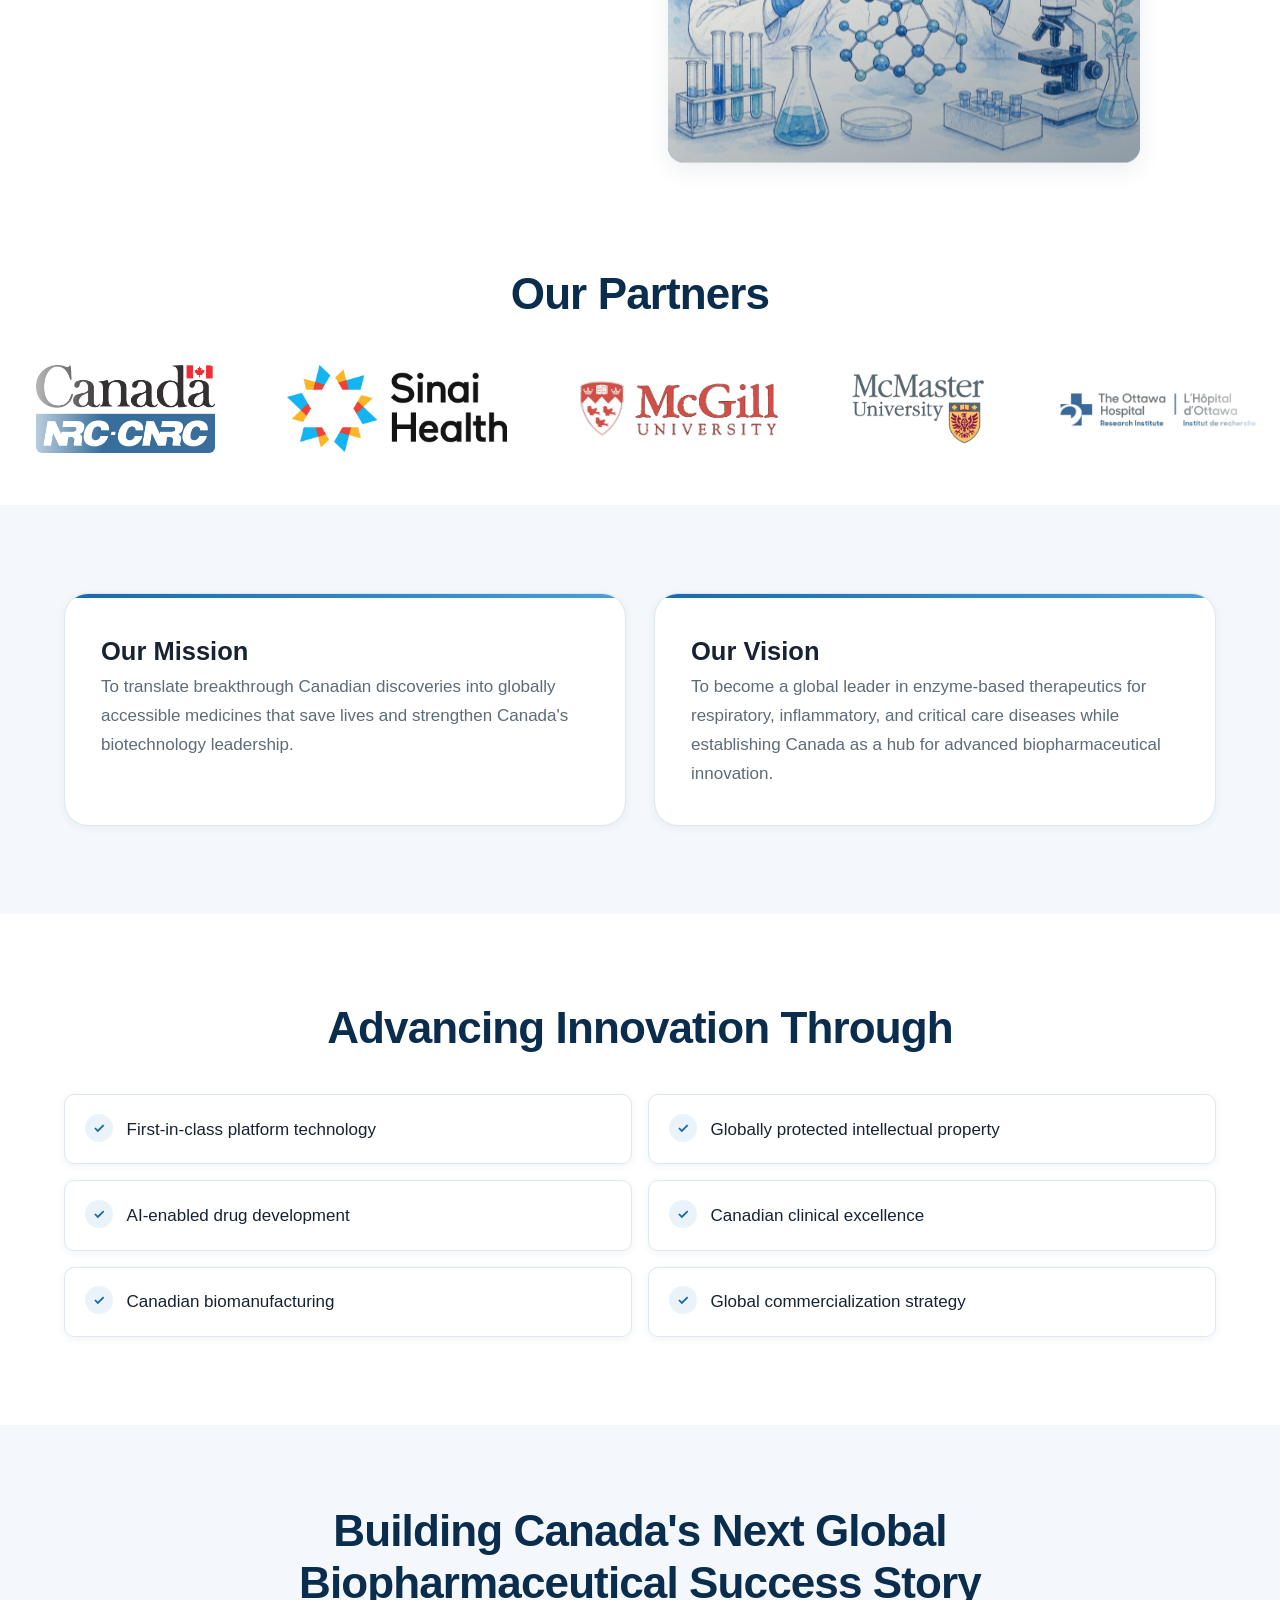
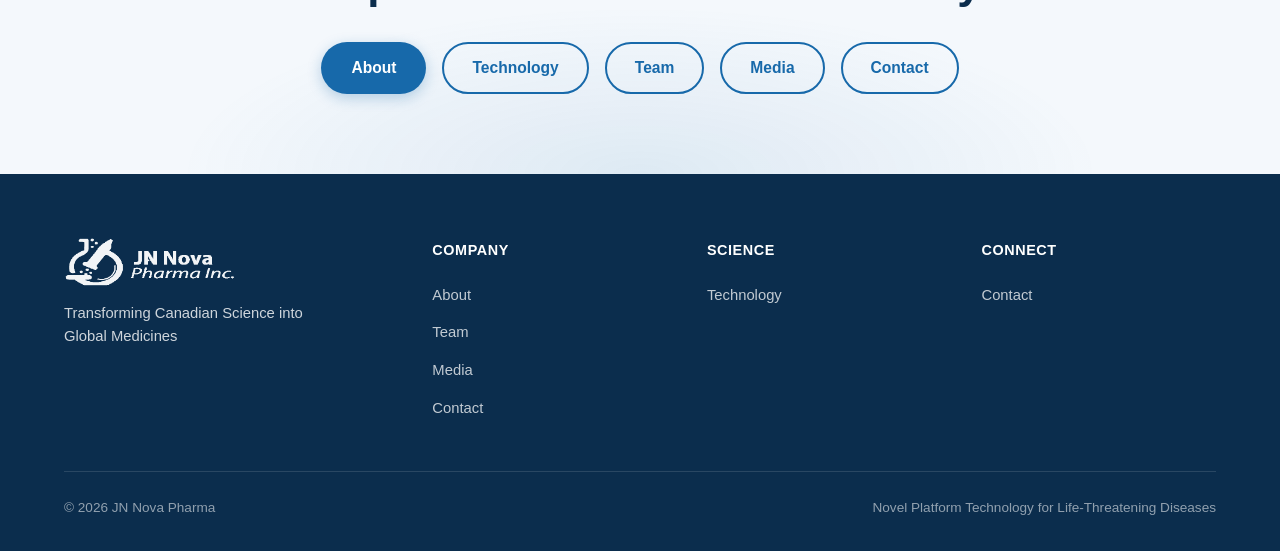
==== commit 4b63b896: "added all the photos and new team members" ====
--- a/index.html
+++ b/index.html
@@ -54,9 +54,10 @@
             <a class="btn btn--outline" href="contact.html">Contact</a>
           </div>
         </div>
-        <div class="hero__visual reveal-right" aria-hidden="true">
-          <!-- Replace with laboratory research / biotechnology image -->
-          <div class="hero__image-frame parallax-img"></div>
+        <div class="hero__visual reveal-right">
+          <div class="hero__image-frame parallax-img">
+            <img src="assets/images/home-hero-lab.jpg" alt="Scientist working with samples in a biotechnology laboratory" width="1600" height="900">
+          </div>
         </div>
       </div>
     </section>
@@ -71,13 +72,47 @@
           <div class="grid-2 home-overview__body">
             <p>Our proprietary, globally protected technology has been developed through Canadian collaboration and conducted all necessary research and development and is advancing toward clinical studies. By combining world-class Canadian science, artificial intelligence, strategic clinical partnerships, and Canadian biomanufacturing, we are committed to accelerating the development of innovative therapies that improve patient outcomes worldwide.</p>
             <div>
-              <!-- Replace with Canadian biotechnology / research collaboration image -->
               <div class="media-frame media-frame--asymmetric img-zoom parallax-img">
-                <div class="media-frame__pattern"></div>
+                <img src="assets/images/home-overview-drawing.jpg" alt="Illustration of Canadian researchers collaborating on biotechnology science" width="1000" height="1000">
                 <div class="media-frame__overlay"></div>
               </div>
             </div>
           </div>
+        </div>
+      </div>
+    </section>
+
+    <!-- Our Partners — logo wheel -->
+    <section class="partners-section" aria-labelledby="partners-heading">
+      <div class="container">
+        <div class="partners-section__header reveal">
+          <h2 class="section-title" id="partners-heading">Our Partners</h2>
+        </div>
+      </div>
+      <div class="partners-wheel" aria-label="Partner organizations">
+        <div class="partners-wheel__track">
+          <ul class="partners-wheel__list">
+            <li><img src="assets/images/partners/canada-nrc.png" alt="Government of Canada and National Research Council Canada" width="220" height="110"></li>
+            <li><img src="assets/images/partners/sinai-health.png" alt="Sinai Health" width="280" height="110"></li>
+            <li><img src="assets/images/partners/mcgill.png" alt="McGill University" width="240" height="70"></li>
+            <li><img src="assets/images/partners/mcmaster.png" alt="McMaster University" width="220" height="100"></li>
+            <li><img src="assets/images/partners/ohri.png" alt="The Ottawa Hospital Research Institute" width="280" height="80"></li>
+            <li><img src="assets/images/partners/mhicc.png" alt="Montreal Health Innovations Coordinating Center" width="260" height="100"></li>
+            <li><img src="assets/images/partners/inmune-bio.png" alt="INmune Bio" width="160" height="110"></li>
+            <li><img src="assets/images/partners/uottawa.png" alt="University of Ottawa" width="220" height="60"></li>
+            <li><img src="assets/images/partners/utoronto.png" alt="University of Toronto" width="240" height="80"></li>
+          </ul>
+          <ul class="partners-wheel__list" aria-hidden="true">
+            <li><img src="assets/images/partners/canada-nrc.png" alt="" width="220" height="110"></li>
+            <li><img src="assets/images/partners/sinai-health.png" alt="" width="280" height="110"></li>
+            <li><img src="assets/images/partners/mcgill.png" alt="" width="240" height="70"></li>
+            <li><img src="assets/images/partners/mcmaster.png" alt="" width="220" height="100"></li>
+            <li><img src="assets/images/partners/ohri.png" alt="" width="280" height="80"></li>
+            <li><img src="assets/images/partners/mhicc.png" alt="" width="260" height="100"></li>
+            <li><img src="assets/images/partners/inmune-bio.png" alt="" width="160" height="110"></li>
+            <li><img src="assets/images/partners/uottawa.png" alt="" width="220" height="60"></li>
+            <li><img src="assets/images/partners/utoronto.png" alt="" width="240" height="80"></li>
+          </ul>
         </div>
       </div>
     </section>
@@ -152,7 +187,7 @@
     <div class="container">
       <div class="footer-grid">
         <div class="footer-brand">
-          <img src="assets/logo.png" alt="JN Nova Pharma logo" width="573" height="160">
+          <img src="assets/logo-white.png" alt="JN Nova Pharma logo" width="573" height="160">
           <p>Transforming Canadian Science into Global Medicines</p>
         </div>
         <div class="footer-col">
--- a/styles.css
+++ b/styles.css
@@ -610,20 +610,22 @@
   animation: morphFrame 20s ease-in-out infinite, driftImage 12s ease-in-out infinite;
 }
 
+.hero__image-frame img {
+  width: 100%;
+  height: 100%;
+  object-fit: cover;
+  object-position: center;
+  display: block;
+  transform: scale(1.06);
+}
+
 .hero__image-frame::before {
   content: "";
   position: absolute;
   inset: 0;
-  background:
-    radial-gradient(circle at 30% 40%, rgba(255, 255, 255, 0.2) 0%, transparent 40%),
-    radial-gradient(circle at 70% 70%, rgba(234, 243, 250, 0.25) 0%, transparent 35%),
-    repeating-linear-gradient(
-      -25deg,
-      transparent,
-      transparent 18px,
-      rgba(255, 255, 255, 0.04) 18px,
-      rgba(255, 255, 255, 0.04) 19px
-    );
+  z-index: 1;
+  background: linear-gradient(160deg, rgba(11, 45, 77, 0.15) 0%, rgba(23, 105, 170, 0.28) 100%);
+  pointer-events: none;
 }
 
 .hero__image-frame::after {
@@ -633,9 +635,11 @@
   height: 55%;
   top: 20%;
   left: 22%;
+  z-index: 1;
   border: 2px solid rgba(255, 255, 255, 0.2);
   border-radius: 40% 60% 55% 45% / 50% 40% 60% 50%;
   animation: driftImage 10s ease-in-out infinite reverse;
+  pointer-events: none;
 }
 
 .hero__accent-card {
@@ -894,6 +898,114 @@
 }
 
 /* --------------------------------------------------------------------------
+   Our Partners — logo wheel
+   -------------------------------------------------------------------------- */
+
+.partners-section {
+  padding: 3.5rem 0 2.5rem;
+  background: var(--white);
+  overflow: hidden;
+}
+
+.partners-section__header {
+  text-align: center;
+  margin-bottom: 2rem;
+}
+
+.partners-wheel {
+  position: relative;
+  width: 100%;
+  overflow: hidden;
+  mask-image: linear-gradient(90deg, transparent, #000 8%, #000 92%, transparent);
+  -webkit-mask-image: linear-gradient(90deg, transparent, #000 8%, #000 92%, transparent);
+}
+
+.partners-wheel__track {
+  display: flex;
+  width: max-content;
+  animation: partnersWheel 35s linear infinite;
+}
+
+.partners-wheel:hover .partners-wheel__track {
+  animation-play-state: paused;
+}
+
+.partners-wheel__list {
+  display: flex;
+  align-items: center;
+  gap: 3.5rem;
+  list-style: none;
+  margin: 0;
+  padding: 0.75rem 1.75rem;
+}
+
+.partners-wheel__list li {
+  flex: 0 0 auto;
+  display: flex;
+  align-items: center;
+  justify-content: center;
+  height: 88px;
+  padding: 0 0.5rem;
+}
+
+.partners-wheel__list img {
+  display: block;
+  max-height: 72px;
+  width: auto;
+  max-width: 200px;
+  object-fit: contain;
+  filter: none;
+  opacity: 0.92;
+  transition: opacity 0.3s ease, transform 0.3s ease;
+}
+
+.partners-wheel__list img[src*="sinai-health"],
+.partners-wheel__list img[src*="canada-nrc"] {
+  max-height: 88px;
+  max-width: 220px;
+  border-radius: 6px;
+}
+
+.partners-wheel__list li:hover img {
+  opacity: 1;
+  transform: scale(1.04);
+}
+
+@keyframes partnersWheel {
+  from {
+    transform: translateX(0);
+  }
+  to {
+    transform: translateX(-50%);
+  }
+}
+
+@media (prefers-reduced-motion: reduce) {
+  .partners-wheel__track {
+    animation: none;
+    flex-wrap: wrap;
+    width: 100%;
+    justify-content: center;
+  }
+
+  .partners-wheel__list[aria-hidden="true"] {
+    display: none;
+  }
+
+  .partners-wheel__list {
+    flex-wrap: wrap;
+    justify-content: center;
+    gap: 2rem 2.5rem;
+    padding: 0.75rem 1.25rem;
+  }
+
+  .partners-wheel {
+    mask-image: none;
+    -webkit-mask-image: none;
+  }
+}
+
+/* --------------------------------------------------------------------------
    Mission / Vision blocks
    -------------------------------------------------------------------------- */
 
@@ -997,6 +1109,14 @@
   box-shadow: var(--shadow-md);
   aspect-ratio: 4 / 3;
   background: linear-gradient(145deg, var(--dark), var(--primary));
+}
+
+.media-frame img {
+  width: 100%;
+  height: 100%;
+  object-fit: cover;
+  object-position: center;
+  display: block;
 }
 
 .media-frame--asymmetric {
@@ -1028,6 +1148,7 @@
       rgba(255, 255, 255, 0.04) 24px,
       rgba(255, 255, 255, 0.04) 25px
     );
+  pointer-events: none;
 }
 
 .img-zoom {
@@ -1035,11 +1156,11 @@
   border-radius: var(--radius);
 }
 
-.img-zoom > * {
+.img-zoom img {
   transition: transform 0.6s ease;
 }
 
-.img-zoom:hover > * {
+.img-zoom:hover img {
   transform: scale(1.06);
 }
 
@@ -1300,10 +1421,9 @@
 }
 
 .footer-brand img {
-  height: 40px;
+  height: 48px;
   width: auto;
   margin-bottom: 1rem;
-  filter: brightness(0) invert(1);
   opacity: 0.95;
 }
 
@@ -1693,19 +1813,314 @@
   position: sticky;
   top: calc(var(--header-h) + 1.5rem);
   display: grid;
-  gap: 1.25rem;
+  gap: 3.75rem;
+  padding: 1.5rem 0 2rem;
+  isolation: isolate;
+}
+
+.about-layout__orbit {
+  position: absolute;
+  width: 78%;
+  aspect-ratio: 1;
+  top: 6%;
+  right: -8%;
+  border-radius: 50%;
+  border: 1px solid rgba(23, 105, 170, 0.22);
+  background:
+    radial-gradient(circle at 30% 30%, rgba(74, 159, 212, 0.16), transparent 55%),
+    radial-gradient(circle at 70% 70%, rgba(23, 105, 170, 0.1), transparent 50%);
+  z-index: -1;
+  animation: aboutOrbitPulse 10s ease-in-out infinite;
+  pointer-events: none;
 }
 
 .about-layout__frame {
+  position: relative;
   aspect-ratio: 4 / 5;
   border-radius: var(--radius-lg);
+  box-shadow: 0 18px 40px rgba(11, 45, 77, 0.16);
+}
+
+.about-layout__frame img {
+  width: 100%;
+  height: 100%;
+  object-fit: cover;
+  object-position: center;
+  display: block;
+}
+
+.about-layout__frame--primary {
+  width: 92%;
+  justify-self: start;
+  border-radius: 42% 58% 48% 52% / 52% 42% 58% 48%;
+  animation: aboutMorph 14s ease-in-out infinite, aboutFloat 9s ease-in-out infinite;
+  overflow: hidden;
+}
+
+.about-layout__frame--primary img {
+  transform-origin: center center;
+  animation: aboutKenBurns 18s ease-in-out infinite;
+}
+
+.about-layout__shine {
+  position: absolute;
+  inset: -20%;
+  background: linear-gradient(
+    115deg,
+    transparent 35%,
+    rgba(255, 255, 255, 0.18) 48%,
+    transparent 62%
+  );
+  transform: translateX(-60%) rotate(8deg);
+  animation: aboutShine 7s ease-in-out infinite;
+  pointer-events: none;
+  z-index: 2;
+}
+
+.about-layout__shine--delayed {
+  animation-delay: 3.5s;
+  animation-duration: 8s;
 }
 
 .about-layout__frame--offset {
   aspect-ratio: 5 / 4;
-  border-radius: 40% 60% 55% 45% / 50% 40% 60% 50%;
-  margin-left: 12%;
-  width: 88%;
+  width: 86%;
+  justify-self: end;
+  margin-left: 0;
+  margin-top: 0.5rem;
+  border-radius: 48% 52% 42% 58% / 45% 55% 45% 55%;
+  animation: aboutMorphAlt 12s ease-in-out infinite, aboutFloatAlt 8s ease-in-out infinite;
+  overflow: hidden;
+  background: linear-gradient(160deg, #f7fbfe 0%, #eaf3fa 55%, #dceaf6 100%);
+  box-shadow: 0 18px 40px rgba(11, 45, 77, 0.14);
+  border: 1px solid rgba(23, 105, 170, 0.12);
+}
+
+.about-layout__frame--offset img {
+  transform-origin: 55% 45%;
+  animation: aboutKenBurnsAlt 14s ease-in-out infinite;
+}
+
+.about-layout__drawing {
+  display: flex;
+  align-items: center;
+  justify-content: center;
+  padding: 0.85rem;
+}
+
+.about-drawing {
+  width: 100%;
+  height: 100%;
+  display: block;
+}
+
+.about-drawing__wash {
+  fill: rgba(255, 255, 255, 0.55);
+  opacity: 0;
+  animation: aboutDrawWash 12s ease-in-out infinite;
+}
+
+.about-drawing__line {
+  fill: none;
+  stroke: var(--primary);
+  stroke-width: 2.4;
+  stroke-linecap: round;
+  stroke-dasharray: 900;
+  stroke-dashoffset: 900;
+  animation: aboutDrawStroke 12s ease-in-out infinite;
+}
+
+.about-drawing__line--1 { stroke: var(--dark); stroke-width: 2.6; animation-delay: 0.1s; }
+.about-drawing__line--2 { animation-delay: 0.35s; }
+.about-drawing__line--3 { animation-delay: 0.55s; }
+.about-drawing__line--4 { animation-delay: 0.75s; }
+.about-drawing__line--5 { animation-delay: 0.95s; }
+.about-drawing__line--6 { animation-delay: 1.15s; }
+.about-drawing__line--7 { animation-delay: 1.35s; }
+.about-drawing__line--8 { stroke: var(--dark); animation-delay: 1.55s; }
+.about-drawing__line--9 { stroke: #4a9fd4; stroke-width: 2; animation-delay: 1.75s; }
+.about-drawing__line--10 { animation-delay: 1.95s; }
+.about-drawing__line--11 { stroke: #4a9fd4; stroke-width: 2; animation-delay: 2.15s; }
+.about-drawing__line--12 { stroke: #4a9fd4; stroke-width: 2; animation-delay: 2.3s; }
+.about-drawing__line--13 { stroke: #4a9fd4; stroke-width: 1.8; animation-delay: 2.5s; }
+.about-drawing__line--14 { animation-delay: 2.7s; }
+
+.about-drawing__fill {
+  fill: var(--primary);
+  opacity: 0;
+  animation: aboutDrawFill 12s ease-in-out infinite;
+}
+
+.about-drawing__fill--soft {
+  animation-delay: 0.2s;
+}
+
+.about-drawing__fill--core {
+  fill: #4a9fd4;
+  animation-delay: 0.35s;
+}
+
+@keyframes aboutDrawStroke {
+  0% {
+    stroke-dashoffset: 900;
+    opacity: 0.2;
+  }
+  8% {
+    opacity: 1;
+  }
+  28%,
+  72% {
+    stroke-dashoffset: 0;
+    opacity: 1;
+  }
+  88%,
+  100% {
+    stroke-dashoffset: 900;
+    opacity: 0.15;
+  }
+}
+
+@keyframes aboutDrawFill {
+  0%,
+  22% {
+    opacity: 0;
+  }
+  32%,
+  68% {
+    opacity: 0.12;
+  }
+  82%,
+  100% {
+    opacity: 0;
+  }
+}
+
+@keyframes aboutDrawWash {
+  0%,
+  12% {
+    opacity: 0;
+  }
+  28%,
+  70% {
+    opacity: 1;
+  }
+  88%,
+  100% {
+    opacity: 0;
+  }
+}
+
+.about-layout__frame.img-zoom:hover img {
+  animation-play-state: paused;
+  transform: scale(1.08);
+}
+
+.about-layout__frame.img-zoom:hover > *:not(img) {
+  transform: none;
+}
+
+@keyframes aboutMorph {
+  0%,
+  100% {
+    border-radius: 42% 58% 48% 52% / 52% 42% 58% 48%;
+  }
+  33% {
+    border-radius: 55% 45% 60% 40% / 40% 60% 40% 60%;
+  }
+  66% {
+    border-radius: 38% 62% 45% 55% / 58% 38% 62% 42%;
+  }
+}
+
+@keyframes aboutFloat {
+  0%,
+  100% {
+    transform: translateY(0) translateX(0);
+  }
+  50% {
+    transform: translateY(-14px) translateX(6px);
+  }
+}
+
+@keyframes aboutFloatAlt {
+  0%,
+  100% {
+    transform: rotate(-3.5deg) translateY(0) translateX(0);
+  }
+  50% {
+    transform: rotate(-1.5deg) translateY(16px) translateX(-8px);
+  }
+}
+
+@keyframes aboutMorphAlt {
+  0%,
+  100% {
+    border-radius: 48% 52% 42% 58% / 45% 55% 45% 55%;
+  }
+  33% {
+    border-radius: 40% 60% 55% 45% / 55% 40% 60% 45%;
+  }
+  66% {
+    border-radius: 58% 42% 48% 52% / 42% 58% 42% 58%;
+  }
+}
+
+@keyframes aboutKenBurnsAlt {
+  0%,
+  100% {
+    transform: scale(1.04) translate(0, 0);
+  }
+  50% {
+    transform: scale(1.14) translate(2.5%, -2%);
+  }
+}
+
+@keyframes aboutKenBurns {
+  0%,
+  100% {
+    transform: scale(1.02) translate(0, 0);
+  }
+  50% {
+    transform: scale(1.12) translate(-2%, 1.5%);
+  }
+}
+
+@keyframes aboutPan {
+  0%,
+  100% {
+    transform: scale(1.06) translate(0, 0);
+  }
+  50% {
+    transform: scale(1.12) translate(2%, -1%);
+  }
+}
+
+@keyframes aboutShine {
+  0%,
+  35% {
+    transform: translateX(-70%) rotate(8deg);
+    opacity: 0;
+  }
+  45% {
+    opacity: 1;
+  }
+  65%,
+  100% {
+    transform: translateX(70%) rotate(8deg);
+    opacity: 0;
+  }
+}
+
+@keyframes aboutOrbitPulse {
+  0%,
+  100% {
+    transform: scale(1);
+    opacity: 0.85;
+  }
+  50% {
+    transform: scale(1.06);
+    opacity: 1;
+  }
 }
 
 /* --------------------------------------------------------------------------
@@ -1722,6 +2137,154 @@
 .tech-layout__frame {
   aspect-ratio: 1;
   border-radius: 42% 58% 48% 52% / 52% 42% 58% 48%;
+}
+
+.tech-drawing-frame {
+  display: flex;
+  align-items: center;
+  justify-content: center;
+  padding: 1.25rem;
+  overflow: hidden;
+  background: linear-gradient(160deg, #f7fbfe 0%, #eaf3fa 50%, #d5e8f6 100%);
+  border: 1px solid rgba(23, 105, 170, 0.14);
+  box-shadow: 0 18px 40px rgba(11, 45, 77, 0.14);
+  animation: aboutMorph 16s ease-in-out infinite, aboutFloat 10s ease-in-out infinite;
+}
+
+.tech-drawing {
+  width: 100%;
+  height: 100%;
+  display: block;
+}
+
+.tech-drawing__line {
+  fill: none;
+  stroke: var(--primary);
+  stroke-width: 2.4;
+  stroke-linecap: round;
+  stroke-dasharray: 1000;
+  stroke-dashoffset: 1000;
+  animation: techDrawStroke 14s ease-in-out infinite;
+}
+
+.tech-drawing__line--orbit {
+  stroke: rgba(23, 105, 170, 0.35);
+  stroke-width: 1.6;
+  animation-delay: 0.05s;
+}
+
+.tech-drawing__line--orbit2 {
+  stroke: rgba(74, 159, 212, 0.45);
+  stroke-width: 1.4;
+  stroke-dasharray: 6 10;
+  animation-delay: 0.2s;
+}
+
+.tech-drawing__line--organ {
+  stroke: var(--dark);
+  stroke-width: 2.2;
+  animation-delay: 0.35s;
+}
+
+.tech-drawing__line--core {
+  stroke-width: 2.8;
+  animation-delay: 0.7s;
+}
+
+.tech-drawing__line--core2 {
+  stroke: #4a9fd4;
+  stroke-width: 2.2;
+  animation-delay: 0.9s;
+}
+
+.tech-drawing__line--arm {
+  stroke-width: 2.2;
+  animation-delay: 1.1s;
+}
+
+.tech-drawing__line--node {
+  stroke: #4a9fd4;
+  stroke-width: 2;
+  animation-delay: 1.35s;
+}
+
+.tech-drawing__line--path {
+  stroke: var(--dark);
+  stroke-width: 2.2;
+  animation-delay: 1.6s;
+}
+
+.tech-drawing__line--path2 {
+  stroke: #4a9fd4;
+  stroke-width: 1.8;
+  animation-delay: 1.8s;
+}
+
+.tech-drawing__line--ind {
+  stroke: var(--primary);
+  stroke-width: 2.2;
+  animation-delay: 2s;
+}
+
+.tech-drawing__line--link {
+  stroke: #4a9fd4;
+  stroke-width: 1.8;
+  animation-delay: 2.2s;
+}
+
+.tech-drawing__fill {
+  fill: var(--primary);
+  opacity: 0;
+  animation: techDrawFill 14s ease-in-out infinite;
+}
+
+.tech-drawing__fill--core {
+  animation-delay: 0.4s;
+}
+
+.tech-drawing__fill--inner {
+  fill: #4a9fd4;
+  animation-delay: 0.55s;
+}
+
+.tech-drawing__fill--node {
+  fill: #4a9fd4;
+  animation-delay: 0.7s;
+}
+
+@keyframes techDrawStroke {
+  0% {
+    stroke-dashoffset: 1000;
+    opacity: 0.15;
+  }
+  6% {
+    opacity: 1;
+  }
+  26%,
+  72% {
+    stroke-dashoffset: 0;
+    opacity: 1;
+  }
+  88%,
+  100% {
+    stroke-dashoffset: 1000;
+    opacity: 0.12;
+  }
+}
+
+@keyframes techDrawFill {
+  0%,
+  20% {
+    opacity: 0;
+  }
+  30%,
+  68% {
+    opacity: 0.14;
+  }
+  82%,
+  100% {
+    opacity: 0;
+  }
 }
 
 .tech-potential {
@@ -1804,9 +2367,9 @@
 .team-profile__header {
   display: flex;
   align-items: center;
-  gap: 1.15rem;
-  margin-bottom: 1.25rem;
-  padding-bottom: 1.15rem;
+  gap: 1.5rem;
+  margin-bottom: 1.35rem;
+  padding-bottom: 1.35rem;
   border-bottom: 1px solid var(--border);
 }
 
@@ -1825,17 +2388,28 @@
   flex-shrink: 0;
 }
 
+.team-profile__photo {
+  width: 128px;
+  height: 128px;
+  border-radius: 50%;
+  object-fit: cover;
+  flex-shrink: 0;
+  background: transparent;
+  border: 3px solid var(--bg-blue);
+  box-shadow: 0 4px 16px rgba(11, 45, 77, 0.1);
+}
+
 .team-profile__role {
   font-size: 0.8rem;
   font-weight: 700;
   letter-spacing: 0.08em;
   text-transform: uppercase;
   color: var(--primary);
-  margin-bottom: 0.2rem;
+  margin-bottom: 0.35rem;
 }
 
 .team-profile h3 {
-  font-size: 1.35rem;
+  font-size: 1.45rem;
   font-weight: 700;
   color: var(--dark);
   letter-spacing: -0.02em;
@@ -1846,6 +2420,176 @@
   color: var(--text-secondary);
   line-height: 1.75;
   font-size: 0.975rem;
+}
+
+/* --------------------------------------------------------------------------
+   Our People section (card grid)
+   -------------------------------------------------------------------------- */
+
+.people-section {
+  padding: 5rem 0;
+  background: linear-gradient(135deg, #5bb8d6 0%, #2f8fc4 45%, #1769aa 100%);
+  position: relative;
+  overflow: hidden;
+}
+
+.people-section::before {
+  content: "";
+  position: absolute;
+  inset: 0;
+  background:
+    radial-gradient(ellipse 50% 60% at 10% 20%, rgba(255, 255, 255, 0.18) 0%, transparent 55%),
+    radial-gradient(ellipse 40% 50% at 90% 80%, rgba(11, 45, 77, 0.15) 0%, transparent 50%);
+  pointer-events: none;
+}
+
+.people-section .container {
+  position: relative;
+  z-index: 1;
+}
+
+.people-section__header {
+  margin-bottom: 2.5rem;
+}
+
+.people-section__label {
+  font-size: 0.8125rem;
+  font-weight: 700;
+  letter-spacing: 0.1em;
+  text-transform: uppercase;
+  color: rgba(255, 255, 255, 0.85);
+  margin-bottom: 0.85rem;
+}
+
+.people-section__title {
+  display: inline-block;
+  font-size: clamp(1.5rem, 3vw, 2.15rem);
+  font-weight: 700;
+  color: var(--dark);
+  letter-spacing: -0.02em;
+  line-height: 1.25;
+  background: rgba(234, 243, 250, 0.92);
+  border: 1px solid rgba(11, 45, 77, 0.2);
+  border-radius: 4px;
+  padding: 1rem 1.35rem;
+  max-width: 100%;
+}
+
+.people-grid {
+  display: grid;
+  grid-template-columns: repeat(3, 1fr);
+  gap: 1.5rem;
+  align-items: stretch;
+}
+
+.people-card {
+  background: var(--white);
+  border-radius: 14px;
+  padding: 2rem 1.5rem 1.75rem;
+  box-shadow: 0 10px 30px rgba(11, 45, 77, 0.15);
+  text-align: center;
+  display: flex;
+  flex-direction: column;
+  height: 100%;
+  transition: transform 0.3s ease, box-shadow 0.3s ease;
+}
+
+.people-card:hover {
+  transform: translateY(-4px);
+  box-shadow: 0 16px 36px rgba(11, 45, 77, 0.2);
+}
+
+.people-card__photo {
+  width: 140px;
+  height: 140px;
+  border-radius: 50%;
+  object-fit: cover;
+  margin: 0 auto 1.25rem;
+  border: 3px solid var(--bg-blue);
+  box-shadow: 0 4px 14px rgba(11, 45, 77, 0.12);
+}
+
+.people-card__name {
+  font-size: 1.25rem;
+  font-weight: 700;
+  color: var(--dark);
+  letter-spacing: -0.02em;
+  margin-bottom: 0.35rem;
+  line-height: 1.25;
+}
+
+.people-card__role {
+  font-size: 0.925rem;
+  font-weight: 600;
+  color: #1a8a8c;
+  margin-bottom: 1.15rem;
+  line-height: 1.4;
+}
+
+.people-card__bio {
+  text-align: left;
+  color: var(--text-secondary);
+  font-size: 0.9rem;
+  line-height: 1.7;
+  flex: 1;
+}
+
+/* --------------------------------------------------------------------------
+   Scientific & Clinical Advisors
+   -------------------------------------------------------------------------- */
+
+.advisors-section {
+  padding: 5rem 0;
+  background: linear-gradient(180deg, #f4f8fc 0%, #ffffff 45%, #eaf3fa 100%);
+  position: relative;
+}
+
+.advisors-section__header {
+  margin-bottom: 2.5rem;
+}
+
+.advisors-section__label {
+  font-size: 0.8125rem;
+  font-weight: 700;
+  letter-spacing: 0.1em;
+  text-transform: uppercase;
+  color: var(--primary);
+  margin-bottom: 0.85rem;
+}
+
+.advisors-section__title {
+  font-size: clamp(1.5rem, 3vw, 2.15rem);
+  font-weight: 700;
+  color: var(--dark);
+  letter-spacing: -0.02em;
+  line-height: 1.25;
+  padding-bottom: 0.85rem;
+  border-bottom: 3px solid var(--primary);
+  display: inline-block;
+}
+
+.advisors-grid {
+  display: grid;
+  grid-template-columns: repeat(auto-fill, minmax(220px, 1fr));
+  gap: 1.5rem;
+  align-items: stretch;
+}
+
+.people-card--advisor {
+  box-shadow: 0 8px 24px rgba(11, 45, 77, 0.08);
+  border: 1px solid rgba(23, 105, 170, 0.12);
+}
+
+.people-card--advisor .people-card__name {
+  color: var(--primary);
+  font-size: 1.1rem;
+}
+
+.people-card--advisor .people-card__bio {
+  text-align: center;
+  font-style: italic;
+  font-size: 0.875rem;
+  margin-top: 0.35rem;
 }
 
 /* --------------------------------------------------------------------------
@@ -1872,6 +2616,16 @@
 .media-intro__frame {
   aspect-ratio: 4 / 3;
   border-radius: var(--radius-lg);
+  overflow: hidden;
+  box-shadow: 0 16px 36px rgba(11, 45, 77, 0.12);
+}
+
+.media-intro__frame img {
+  width: 100%;
+  height: 100%;
+  object-fit: cover;
+  object-position: center;
+  display: block;
 }
 
 .media-news {
@@ -1934,6 +2688,10 @@
     grid-template-columns: repeat(2, 1fr);
   }
 
+  .advisors-grid {
+    grid-template-columns: repeat(2, 1fr);
+  }
+
   .footer-grid {
     grid-template-columns: 1fr 1fr;
   }
@@ -1967,12 +2725,24 @@
   .about-layout__visual {
     position: static;
     grid-template-columns: 1fr 1fr;
+    gap: 2rem;
+    padding: 0.5rem 0;
+  }
+
+  .about-layout__orbit {
+    display: none;
+  }
+
+  .about-layout__frame--primary {
+    width: 100%;
+    animation: aboutMorph 14s ease-in-out infinite, aboutFloat 9s ease-in-out infinite;
   }
 
   .about-layout__frame--offset {
+    width: 100%;
     margin-left: 0;
-    width: 100%;
-    border-radius: var(--radius-lg);
+    margin-top: 2.25rem;
+    border-radius: 48% 52% 42% 58% / 45% 55% 45% 55%;
   }
 
   .tech-layout {
@@ -1995,6 +2765,24 @@
 
   .media-news__meta {
     padding: 1.25rem;
+  }
+
+  .people-grid {
+    grid-template-columns: 1fr;
+  }
+
+  .advisors-grid {
+    grid-template-columns: 1fr;
+  }
+
+  .people-section,
+  .advisors-section {
+    padding: 3.75rem 0;
+  }
+
+  .people-card__photo {
+    width: 120px;
+    height: 120px;
   }
 
   :root {
@@ -2108,6 +2896,12 @@
 @media (max-width: 560px) {
   .about-layout__visual {
     grid-template-columns: 1fr;
+    gap: 3rem;
+  }
+
+  .about-layout__frame--offset {
+    margin-top: 0;
+    transform: rotate(-2deg);
   }
 
   .tech-advantages {
@@ -2116,6 +2910,15 @@
 
   .team-profile {
     padding: 1.5rem;
+  }
+
+  .team-profile__photo {
+    width: 96px;
+    height: 96px;
+  }
+
+  .team-profile__header {
+    gap: 1.15rem;
   }
 
   .grid-4 {
@@ -2171,7 +2974,47 @@
 
   .hero__image-frame,
   .hero__accent-card,
-  .split-section .media-frame {
-    animation: none;
-  }
-}
+  .split-section .media-frame,
+  .about-layout__frame--primary,
+  .about-layout__frame--offset,
+  .about-layout__frame--primary img,
+  .about-layout__frame--offset img,
+  .about-layout__shine,
+  .about-layout__orbit,
+  .about-drawing__line,
+  .about-drawing__fill,
+  .about-drawing__wash,
+  .tech-drawing__line,
+  .tech-drawing__fill,
+  .tech-drawing-frame {
+    animation: none !important;
+  }
+
+  .about-drawing__line,
+  .tech-drawing__line {
+    stroke-dasharray: none;
+    stroke-dashoffset: 0;
+    opacity: 1;
+  }
+
+  .about-drawing__fill,
+  .tech-drawing__fill {
+    opacity: 0.12;
+  }
+
+  .about-drawing__wash {
+    opacity: 1;
+  }
+
+  .about-layout__frame--primary,
+  .about-layout__frame--offset,
+  .tech-drawing-frame {
+    border-radius: var(--radius-lg);
+    transform: none;
+  }
+
+  .about-layout__frame--primary img,
+  .about-layout__frame--offset img {
+    transform: none;
+  }
+}
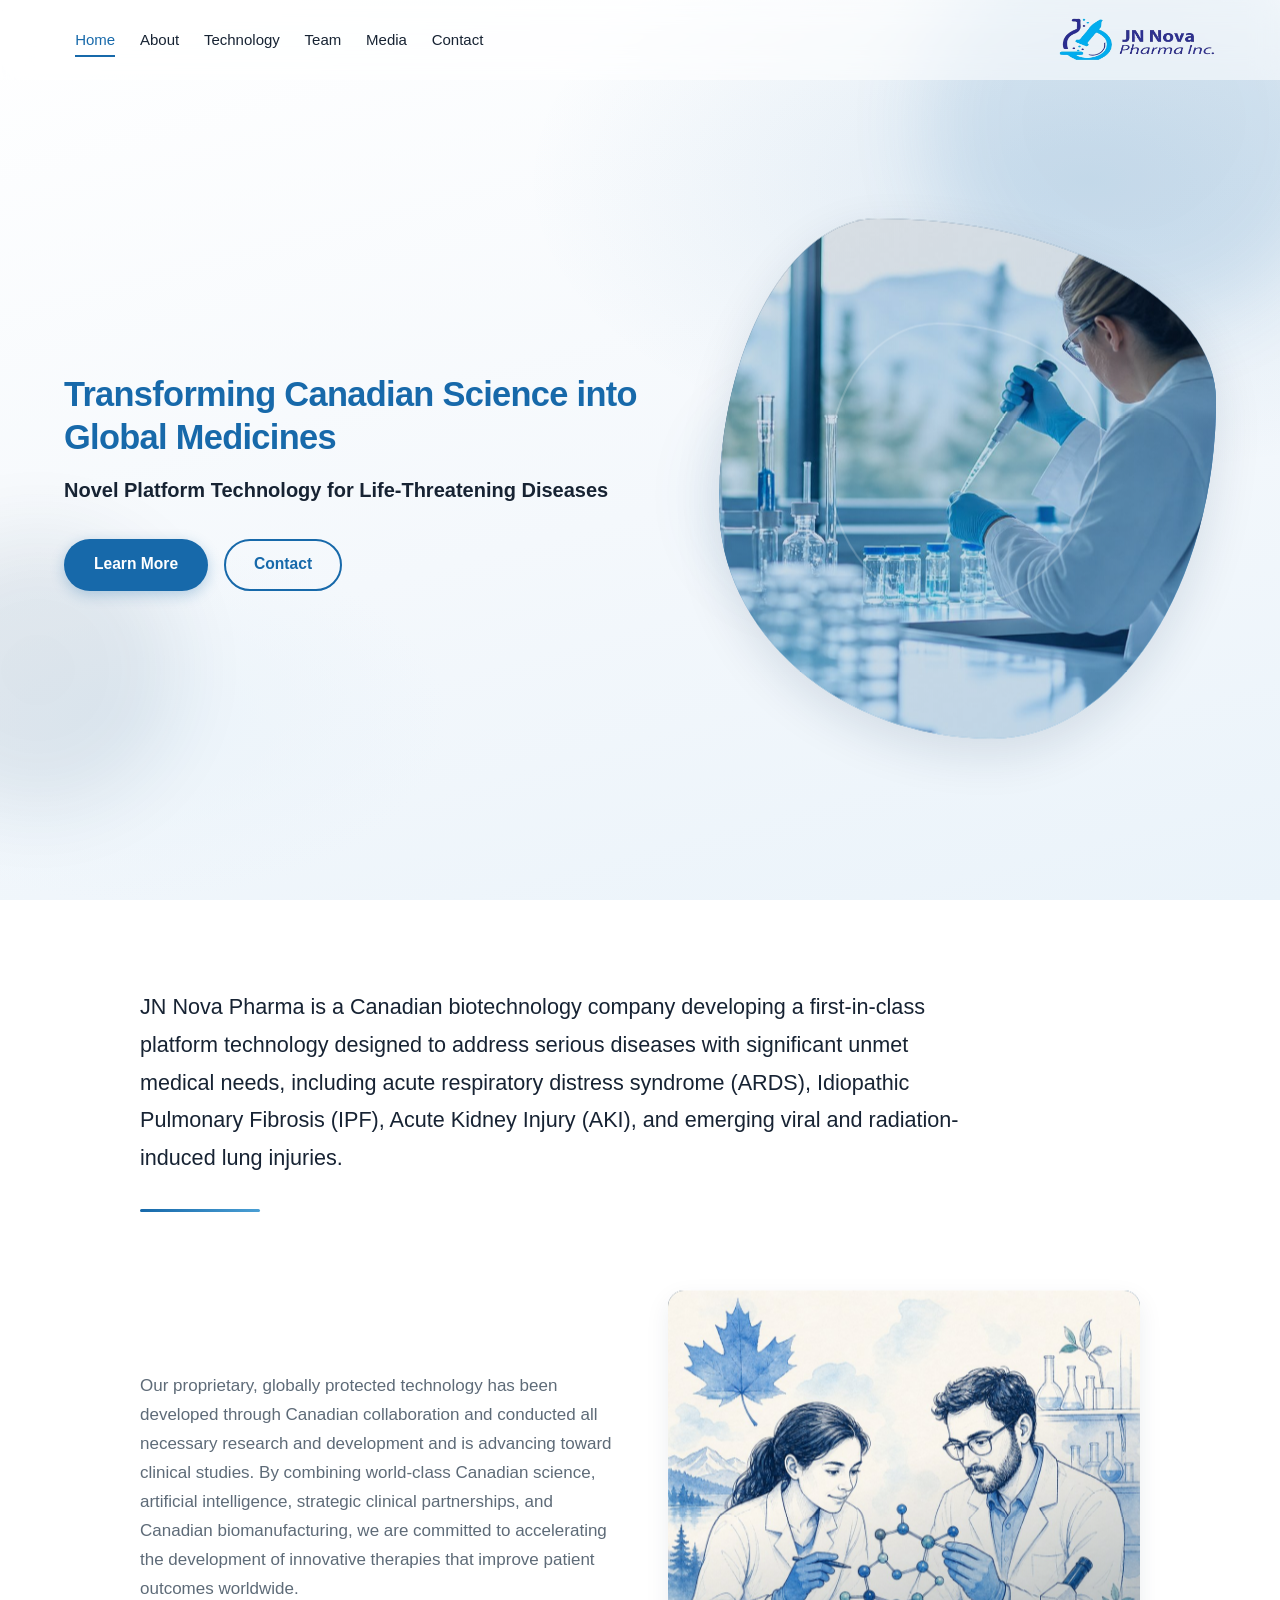
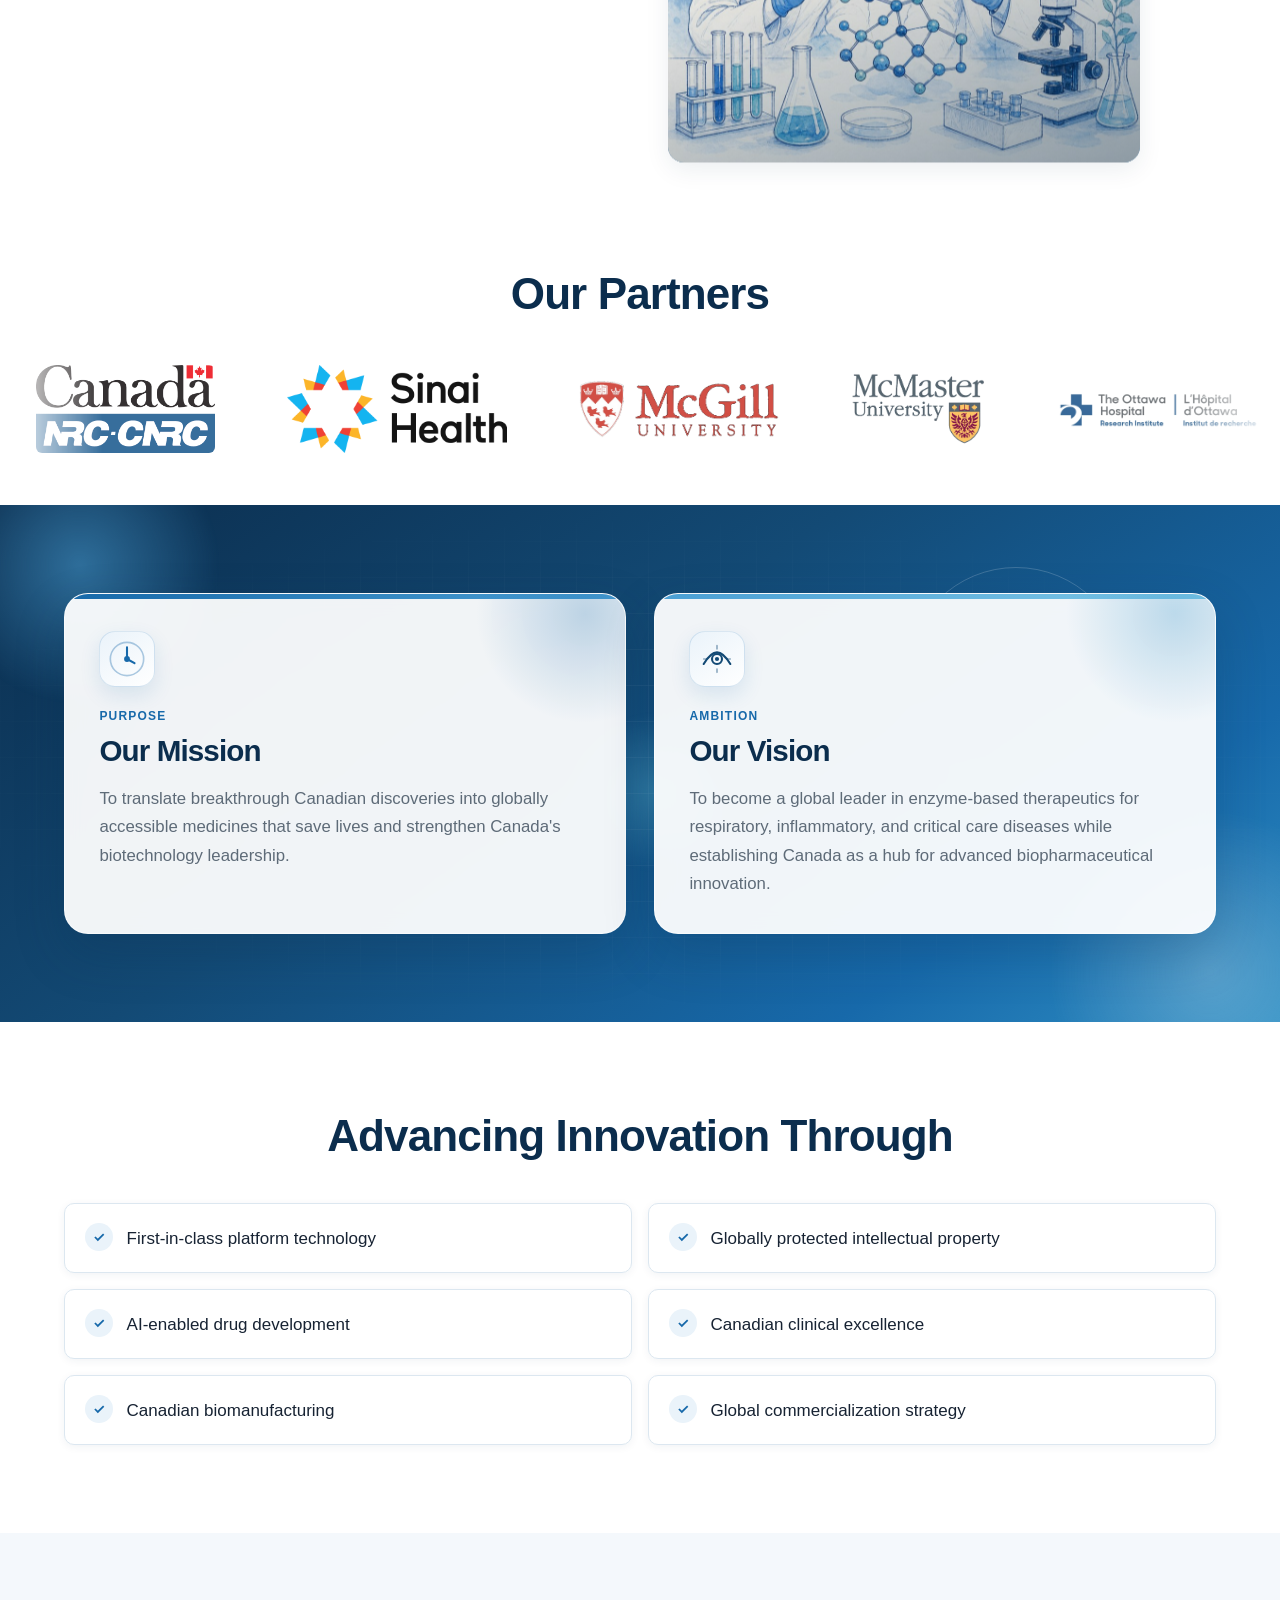
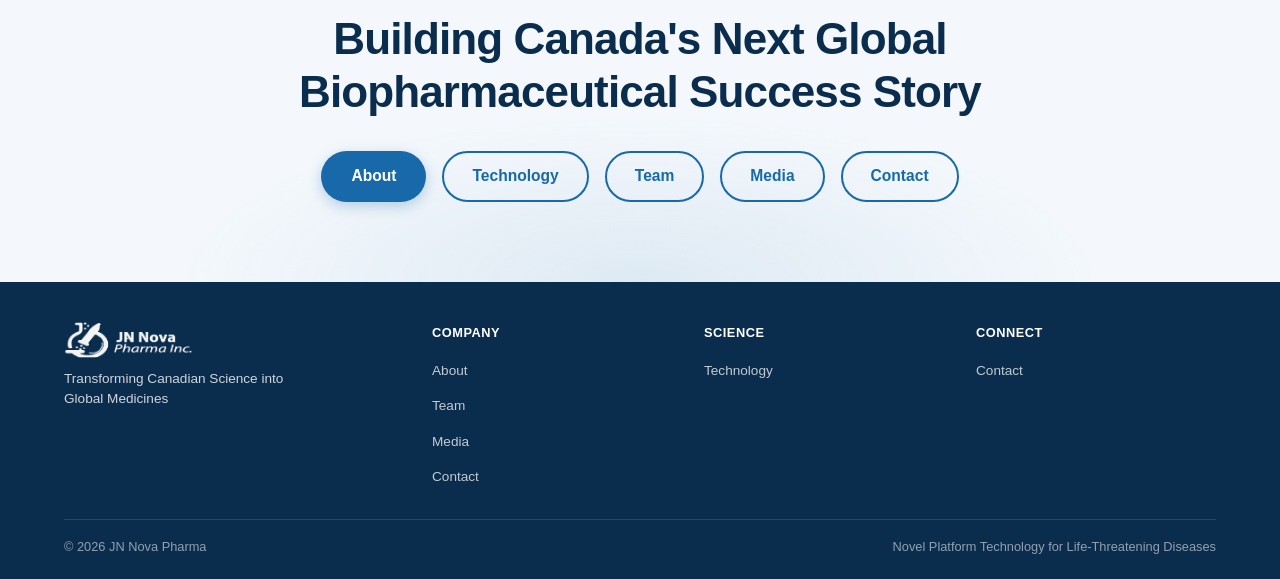
==== commit 01fce37b: "made the vision better" ====
--- a/index.html
+++ b/index.html
@@ -98,7 +98,7 @@
             <li><img src="assets/images/partners/mcmaster.png" alt="McMaster University" width="220" height="100"></li>
             <li><img src="assets/images/partners/ohri.png" alt="The Ottawa Hospital Research Institute" width="280" height="80"></li>
             <li><img src="assets/images/partners/mhicc.png" alt="Montreal Health Innovations Coordinating Center" width="260" height="100"></li>
-            <li><img src="assets/images/partners/inmune-bio.png" alt="INmune Bio" width="160" height="110"></li>
+            <li><img src="assets/images/partners/inmune-bio.png" alt="immune BIOSOLUTIONS" width="200" height="80"></li>
             <li><img src="assets/images/partners/uottawa.png" alt="University of Ottawa" width="220" height="60"></li>
             <li><img src="assets/images/partners/utoronto.png" alt="University of Toronto" width="240" height="80"></li>
           </ul>
@@ -109,7 +109,7 @@
             <li><img src="assets/images/partners/mcmaster.png" alt="" width="220" height="100"></li>
             <li><img src="assets/images/partners/ohri.png" alt="" width="280" height="80"></li>
             <li><img src="assets/images/partners/mhicc.png" alt="" width="260" height="100"></li>
-            <li><img src="assets/images/partners/inmune-bio.png" alt="" width="160" height="110"></li>
+            <li><img src="assets/images/partners/inmune-bio.png" alt="" width="200" height="80"></li>
             <li><img src="assets/images/partners/uottawa.png" alt="" width="220" height="60"></li>
             <li><img src="assets/images/partners/utoronto.png" alt="" width="240" height="80"></li>
           </ul>
@@ -118,14 +118,41 @@
     </section>
 
     <!-- Mission & Vision -->
-    <section class="section section--soft" aria-labelledby="mission-heading">
+    <section class="mv-section" aria-labelledby="mission-heading">
+      <div class="mv-section__bg" aria-hidden="true">
+        <span class="mv-section__orb mv-section__orb--1"></span>
+        <span class="mv-section__orb mv-section__orb--2"></span>
+        <span class="mv-section__orb mv-section__orb--3"></span>
+        <span class="mv-section__ring mv-section__ring--1"></span>
+        <span class="mv-section__ring mv-section__ring--2"></span>
+        <span class="mv-section__grid"></span>
+      </div>
       <div class="container">
         <div class="mv-grid stagger">
-          <article class="mv-card">
+          <article class="mv-card mv-card--mission">
+            <div class="mv-card__glow" aria-hidden="true"></div>
+            <div class="mv-card__icon" aria-hidden="true">
+              <svg viewBox="0 0 48 48" fill="none" width="40" height="40">
+                <circle cx="24" cy="24" r="20" stroke="currentColor" stroke-width="2" opacity="0.35"/>
+                <path d="M24 10v14l9 5" stroke="currentColor" stroke-width="2.5" stroke-linecap="round" stroke-linejoin="round"/>
+                <circle cx="24" cy="24" r="3.5" fill="currentColor"/>
+              </svg>
+            </div>
+            <p class="mv-card__label">Purpose</p>
             <h2 id="mission-heading">Our Mission</h2>
             <p>To translate breakthrough Canadian discoveries into globally accessible medicines that save lives and strengthen Canada's biotechnology leadership.</p>
           </article>
-          <article class="mv-card">
+          <article class="mv-card mv-card--vision">
+            <div class="mv-card__glow" aria-hidden="true"></div>
+            <div class="mv-card__icon" aria-hidden="true">
+              <svg viewBox="0 0 48 48" fill="none" width="40" height="40">
+                <path d="M8 30c6-10 12-14 16-14s10 4 16 14" stroke="currentColor" stroke-width="2.5" stroke-linecap="round"/>
+                <circle cx="24" cy="24" r="6" stroke="currentColor" stroke-width="2.5"/>
+                <circle cx="24" cy="24" r="2.5" fill="currentColor"/>
+                <path d="M24 8v4M24 36v4M8 24h4M36 24h4" stroke="currentColor" stroke-width="2" stroke-linecap="round" opacity="0.45"/>
+              </svg>
+            </div>
+            <p class="mv-card__label">Ambition</p>
             <h2>Our Vision</h2>
             <p>To become a global leader in enzyme-based therapeutics for respiratory, inflammatory, and critical care diseases while establishing Canada as a hub for advanced biopharmaceutical innovation.</p>
           </article>
--- a/styles.css
+++ b/styles.css
@@ -924,6 +924,9 @@
   display: flex;
   width: max-content;
   animation: partnersWheel 35s linear infinite;
+  will-change: transform;
+  transform: translate3d(0, 0, 0);
+  backface-visibility: hidden;
 }
 
 .partners-wheel:hover .partners-wheel__track {
@@ -956,7 +959,7 @@
   object-fit: contain;
   filter: none;
   opacity: 0.92;
-  transition: opacity 0.3s ease, transform 0.3s ease;
+  transition: opacity 0.3s ease;
 }
 
 .partners-wheel__list img[src*="sinai-health"],
@@ -968,15 +971,14 @@
 
 .partners-wheel__list li:hover img {
   opacity: 1;
-  transform: scale(1.04);
 }
 
 @keyframes partnersWheel {
   from {
-    transform: translateX(0);
+    transform: translate3d(0, 0, 0);
   }
   to {
-    transform: translateX(-50%);
+    transform: translate3d(-50%, 0, 0);
   }
 }
 
@@ -1006,8 +1008,98 @@
 }
 
 /* --------------------------------------------------------------------------
-   Mission / Vision blocks
+   Mission / Vision — lively band
    -------------------------------------------------------------------------- */
+
+.mv-section {
+  position: relative;
+  overflow: hidden;
+  padding: 5.5rem 0;
+  background:
+    linear-gradient(145deg, #0b2d4d 0%, #134a75 42%, #1769aa 78%, #2f8fc4 100%);
+}
+
+.mv-section .container {
+  position: relative;
+  z-index: 1;
+}
+
+.mv-section__bg {
+  position: absolute;
+  inset: 0;
+  pointer-events: none;
+  overflow: hidden;
+}
+
+.mv-section__grid {
+  position: absolute;
+  inset: 0;
+  opacity: 0.14;
+  background-image:
+    linear-gradient(rgba(255, 255, 255, 0.35) 1px, transparent 1px),
+    linear-gradient(90deg, rgba(255, 255, 255, 0.35) 1px, transparent 1px);
+  background-size: 36px 36px;
+  mask-image: radial-gradient(ellipse 80% 70% at 50% 50%, #000 20%, transparent 75%);
+  -webkit-mask-image: radial-gradient(ellipse 80% 70% at 50% 50%, #000 20%, transparent 75%);
+}
+
+.mv-section__orb {
+  position: absolute;
+  border-radius: 50%;
+  filter: blur(2px);
+  animation: mvOrbFloat 12s ease-in-out infinite;
+}
+
+.mv-section__orb--1 {
+  width: 280px;
+  height: 280px;
+  top: -80px;
+  left: -60px;
+  background: radial-gradient(circle, rgba(74, 159, 212, 0.55) 0%, transparent 70%);
+  animation-duration: 14s;
+}
+
+.mv-section__orb--2 {
+  width: 340px;
+  height: 340px;
+  right: -100px;
+  bottom: -120px;
+  background: radial-gradient(circle, rgba(255, 255, 255, 0.22) 0%, transparent 68%);
+  animation-duration: 16s;
+  animation-direction: reverse;
+}
+
+.mv-section__orb--3 {
+  width: 160px;
+  height: 160px;
+  top: 40%;
+  left: 45%;
+  background: radial-gradient(circle, rgba(91, 184, 214, 0.4) 0%, transparent 70%);
+  animation-duration: 10s;
+}
+
+.mv-section__ring {
+  position: absolute;
+  border: 1.5px solid rgba(255, 255, 255, 0.18);
+  border-radius: 50%;
+  animation: mvRingPulse 9s ease-in-out infinite;
+}
+
+.mv-section__ring--1 {
+  width: 220px;
+  height: 220px;
+  top: 12%;
+  right: 12%;
+}
+
+.mv-section__ring--2 {
+  width: 140px;
+  height: 140px;
+  bottom: 18%;
+  left: 10%;
+  animation-delay: -3s;
+  animation-duration: 11s;
+}
 
 .mv-grid {
   display: grid;
@@ -1016,13 +1108,45 @@
 }
 
 .mv-card {
-  background: var(--white);
-  border: 1px solid var(--border);
+  background: rgba(255, 255, 255, 0.94);
+  border: 1px solid rgba(255, 255, 255, 0.55);
   border-radius: var(--radius-lg);
-  padding: 2.25rem;
+  padding: 2.35rem 2.15rem 2.15rem;
   position: relative;
   overflow: hidden;
-  box-shadow: var(--shadow-sm);
+  box-shadow:
+    0 20px 50px rgba(11, 45, 77, 0.22),
+    0 0 0 1px rgba(255, 255, 255, 0.08) inset;
+  backdrop-filter: blur(10px);
+  transition: transform 0.4s ease, box-shadow 0.4s ease;
+}
+
+.mv-card:hover {
+  transform: translateY(-8px);
+  box-shadow:
+    0 28px 60px rgba(11, 45, 77, 0.3),
+    0 0 0 1px rgba(255, 255, 255, 0.15) inset;
+}
+
+.mv-card__glow {
+  position: absolute;
+  width: 220px;
+  height: 220px;
+  border-radius: 50%;
+  top: -90px;
+  right: -70px;
+  pointer-events: none;
+  opacity: 0.85;
+  animation: mvCardGlow 6s ease-in-out infinite;
+}
+
+.mv-card--mission .mv-card__glow {
+  background: radial-gradient(circle, rgba(23, 105, 170, 0.28) 0%, transparent 70%);
+}
+
+.mv-card--vision .mv-card__glow {
+  background: radial-gradient(circle, rgba(47, 143, 196, 0.32) 0%, transparent 70%);
+  animation-delay: -2s;
 }
 
 .mv-card::before {
@@ -1031,18 +1155,114 @@
   top: 0;
   left: 0;
   right: 0;
-  height: 4px;
-  background: linear-gradient(90deg, var(--primary), #4a9fd4);
-}
-
-.mv-card h3 {
-  font-size: 1.35rem;
+  height: 5px;
+  background: linear-gradient(90deg, var(--primary), #4a9fd4, #7ec8e8);
+  background-size: 200% 100%;
+  animation: mvAccentShift 5s ease infinite;
+}
+
+.mv-card--vision::before {
+  background: linear-gradient(90deg, #4a9fd4, #7ec8e8, var(--primary));
+  background-size: 200% 100%;
+}
+
+.mv-card__icon {
+  width: 56px;
+  height: 56px;
+  border-radius: 16px;
+  display: flex;
+  align-items: center;
+  justify-content: center;
+  margin-bottom: 1.15rem;
+  color: var(--primary);
+  background: linear-gradient(145deg, var(--bg-blue), #ffffff);
+  border: 1px solid rgba(23, 105, 170, 0.15);
+  box-shadow: 0 8px 20px rgba(23, 105, 170, 0.12);
+  animation: mvIconBob 4.5s ease-in-out infinite;
+}
+
+.mv-card--vision .mv-card__icon {
+  animation-delay: -1.5s;
+  color: #134a75;
+}
+
+.mv-card__label {
+  font-size: 0.75rem;
+  font-weight: 700;
+  letter-spacing: 0.1em;
+  text-transform: uppercase;
+  color: var(--primary);
+  margin-bottom: 0.45rem;
+}
+
+.mv-card h2 {
+  font-size: clamp(1.45rem, 2.5vw, 1.85rem);
+  font-weight: 800;
   color: var(--dark);
+  letter-spacing: -0.03em;
   margin-bottom: 1rem;
-}
-
-.mv-card p {
+  line-height: 1.2;
+}
+
+.mv-card p:last-child {
   color: var(--text-secondary);
+  font-size: 1.05rem;
+  line-height: 1.7;
+  margin: 0;
+}
+
+@keyframes mvOrbFloat {
+  0%,
+  100% {
+    transform: translate(0, 0) scale(1);
+  }
+  50% {
+    transform: translate(18px, -22px) scale(1.08);
+  }
+}
+
+@keyframes mvRingPulse {
+  0%,
+  100% {
+    transform: scale(1);
+    opacity: 0.55;
+  }
+  50% {
+    transform: scale(1.12);
+    opacity: 1;
+  }
+}
+
+@keyframes mvCardGlow {
+  0%,
+  100% {
+    transform: scale(1);
+    opacity: 0.7;
+  }
+  50% {
+    transform: scale(1.15);
+    opacity: 1;
+  }
+}
+
+@keyframes mvAccentShift {
+  0%,
+  100% {
+    background-position: 0% 50%;
+  }
+  50% {
+    background-position: 100% 50%;
+  }
+}
+
+@keyframes mvIconBob {
+  0%,
+  100% {
+    transform: translateY(0);
+  }
+  50% {
+    transform: translateY(-5px);
+  }
 }
 
 /* --------------------------------------------------------------------------
@@ -1305,6 +1525,25 @@
   box-shadow: var(--shadow-sm);
 }
 
+.contact-email-alt {
+  margin-top: 1.5rem;
+  padding-top: 1.35rem;
+  border-top: 1px solid var(--border);
+  text-align: center;
+  font-size: 0.95rem;
+  color: var(--text-secondary);
+}
+
+.contact-email-alt a {
+  color: var(--primary);
+  font-weight: 600;
+  text-decoration: none;
+}
+
+.contact-email-alt a:hover {
+  text-decoration: underline;
+}
+
 .form-group {
   margin-bottom: 1.25rem;
 }
@@ -1376,6 +1615,84 @@
   margin-bottom: 1rem;
 }
 
+/* Compact contact page — fit first viewport */
+.page-contact .contact-section {
+  padding: calc(var(--header-h) + 1.75rem) 0 2rem;
+}
+
+.page-contact .contact-grid {
+  gap: 2.25rem;
+  align-items: start;
+}
+
+.page-contact .contact-info .breadcrumb {
+  margin-bottom: 0.65rem;
+}
+
+.page-contact .contact-info .section-label {
+  margin-bottom: 0.5rem;
+}
+
+.page-contact .contact-info .section-title {
+  font-size: clamp(1.45rem, 2.6vw, 1.9rem);
+  margin-bottom: 0.9rem;
+  line-height: 1.28;
+}
+
+.page-contact .contact-info p {
+  font-size: 0.975rem;
+  line-height: 1.6;
+  margin-bottom: 0.8rem;
+}
+
+.page-contact .contact-info .link-row {
+  margin-top: 1rem;
+  gap: 0.75rem;
+}
+
+.page-contact .contact-info .btn {
+  padding: 0.65rem 1.15rem;
+  font-size: 0.9rem;
+}
+
+.page-contact .form-card {
+  padding: 1.5rem 1.6rem 1.35rem;
+  border-radius: var(--radius);
+}
+
+.page-contact .form-group {
+  margin-bottom: 0.85rem;
+}
+
+.page-contact .form-group label {
+  font-size: 0.85rem;
+  margin-bottom: 0.3rem;
+}
+
+.page-contact .form-group input,
+.page-contact .form-group textarea,
+.page-contact .form-group select {
+  padding: 0.65rem 0.85rem;
+  font-size: 0.925rem;
+}
+
+.page-contact .form-group textarea {
+  min-height: 0;
+  resize: vertical;
+}
+
+.page-contact .form-card .btn {
+  padding: 0.65rem 1.25rem;
+  font-size: 0.9rem;
+  width: auto;
+}
+
+.page-contact .contact-email-alt {
+  margin-top: 1rem;
+  padding-top: 0.9rem;
+  font-size: 0.9rem;
+}
+
 /* --------------------------------------------------------------------------
    CTA band
    -------------------------------------------------------------------------- */
@@ -1410,46 +1727,46 @@
 .site-footer {
   background: var(--dark);
   color: rgba(255, 255, 255, 0.8);
-  padding: 4rem 0 2rem;
+  padding: 2.5rem 0 1.35rem;
 }
 
 .footer-grid {
   display: grid;
   grid-template-columns: 1.4fr 1fr 1fr 1fr;
-  gap: 2.5rem;
-  margin-bottom: 3rem;
+  gap: 1.5rem 2rem;
+  margin-bottom: 1.75rem;
 }
 
 .footer-brand img {
-  height: 48px;
+  height: 36px;
   width: auto;
-  margin-bottom: 1rem;
+  margin-bottom: 0.65rem;
   opacity: 0.95;
 }
 
 .footer-brand p {
-  font-size: 0.925rem;
-  line-height: 1.6;
-  max-width: 280px;
+  font-size: 0.85rem;
+  line-height: 1.5;
+  max-width: 260px;
 }
 
 .footer-col h4 {
   color: var(--white);
-  font-size: 0.9rem;
+  font-size: 0.8rem;
   font-weight: 700;
   letter-spacing: 0.04em;
   text-transform: uppercase;
-  margin-bottom: 1.15rem;
+  margin-bottom: 0.75rem;
 }
 
 .footer-col ul {
   display: grid;
-  gap: 0.55rem;
+  gap: 0.4rem;
 }
 
 .footer-col a {
   color: rgba(255, 255, 255, 0.75);
-  font-size: 0.925rem;
+  font-size: 0.85rem;
   transition: color 0.25s ease;
 }
 
@@ -1459,12 +1776,12 @@
 
 .footer-bottom {
   border-top: 1px solid rgba(255, 255, 255, 0.12);
-  padding-top: 1.5rem;
+  padding-top: 1rem;
   display: flex;
   flex-wrap: wrap;
   justify-content: space-between;
-  gap: 1rem;
-  font-size: 0.85rem;
+  gap: 0.75rem;
+  font-size: 0.8rem;
   color: rgba(255, 255, 255, 0.55);
 }
 
@@ -2124,6 +2441,121 @@
 }
 
 /* --------------------------------------------------------------------------
+   About — opportunity / clinical / manufacturing (grid background)
+   -------------------------------------------------------------------------- */
+
+.about-grid-section {
+  position: relative;
+  padding: 5rem 0;
+  background-color: #f3f7fb;
+  background-image:
+    linear-gradient(rgba(23, 105, 170, 0.055) 1px, transparent 1px),
+    linear-gradient(90deg, rgba(23, 105, 170, 0.055) 1px, transparent 1px);
+  background-size: 28px 28px;
+  border-top: 1px solid rgba(23, 105, 170, 0.08);
+  border-bottom: 1px solid rgba(23, 105, 170, 0.08);
+}
+
+.about-grid-section::before {
+  content: "";
+  position: absolute;
+  inset: 0;
+  background:
+    radial-gradient(ellipse 70% 50% at 10% 0%, rgba(255, 255, 255, 0.75), transparent 55%),
+    radial-gradient(ellipse 50% 40% at 90% 100%, rgba(234, 243, 250, 0.9), transparent 50%);
+  pointer-events: none;
+}
+
+.about-grid-section .container {
+  position: relative;
+  z-index: 1;
+}
+
+.about-grid-section__intro {
+  max-width: 820px;
+  margin-bottom: 2.5rem;
+}
+
+.about-grid-section__title {
+  font-size: clamp(1.35rem, 2.8vw, 1.85rem);
+  font-weight: 700;
+  color: var(--dark);
+  letter-spacing: -0.02em;
+  line-height: 1.4;
+}
+
+.about-grid-section__title span {
+  color: var(--primary);
+}
+
+.about-grid-section__stats {
+  display: grid;
+  grid-template-columns: repeat(3, 1fr);
+  gap: 1.25rem;
+  margin-bottom: 2.5rem;
+}
+
+.about-stat {
+  padding: 1.35rem 1.4rem;
+  border-left: 3px solid var(--primary);
+  background: rgba(255, 255, 255, 0.72);
+  backdrop-filter: blur(4px);
+}
+
+.about-stat__value {
+  font-size: clamp(1.75rem, 3vw, 2.25rem);
+  font-weight: 800;
+  color: var(--dark);
+  letter-spacing: -0.03em;
+  line-height: 1.1;
+  margin-bottom: 0.35rem;
+}
+
+.about-stat__label {
+  font-size: 0.875rem;
+  color: var(--text-secondary);
+  line-height: 1.4;
+  margin: 0;
+}
+
+.about-grid-section__panels {
+  display: grid;
+  grid-template-columns: 1fr 1fr;
+  gap: 1.5rem;
+}
+
+.about-panel {
+  padding: 1.85rem 1.75rem;
+  background: rgba(255, 255, 255, 0.78);
+  border: 1px solid rgba(23, 105, 170, 0.12);
+  backdrop-filter: blur(4px);
+}
+
+.about-panel__eyebrow {
+  font-size: 0.75rem;
+  font-weight: 700;
+  letter-spacing: 0.08em;
+  text-transform: uppercase;
+  color: var(--primary);
+  margin-bottom: 0.55rem;
+}
+
+.about-panel h3 {
+  font-size: 1.25rem;
+  font-weight: 700;
+  color: var(--dark);
+  letter-spacing: -0.02em;
+  margin-bottom: 0.85rem;
+}
+
+.about-panel p {
+  color: var(--text-secondary);
+  font-size: 0.975rem;
+  line-height: 1.7;
+  margin: 0;
+}
+
+/* --------------------------------------------------------------------------
    Technology page layout
    -------------------------------------------------------------------------- */
 
@@ -2717,6 +3149,10 @@
     grid-template-columns: 1fr;
   }
 
+  .mv-section {
+    padding: 4rem 0;
+  }
+
   .about-layout {
     grid-template-columns: 1fr;
     gap: 2.5rem;
@@ -2743,6 +3179,15 @@
     margin-left: 0;
     margin-top: 2.25rem;
     border-radius: 48% 52% 42% 58% / 45% 55% 45% 55%;
+  }
+
+  .about-grid-section {
+    padding: 3.75rem 0;
+  }
+
+  .about-grid-section__stats,
+  .about-grid-section__panels {
+    grid-template-columns: 1fr;
   }
 
   .tech-layout {
@@ -2986,7 +3431,12 @@
   .about-drawing__wash,
   .tech-drawing__line,
   .tech-drawing__fill,
-  .tech-drawing-frame {
+  .tech-drawing-frame,
+  .mv-section__orb,
+  .mv-section__ring,
+  .mv-card__glow,
+  .mv-card__icon,
+  .mv-card::before {
     animation: none !important;
   }
 
